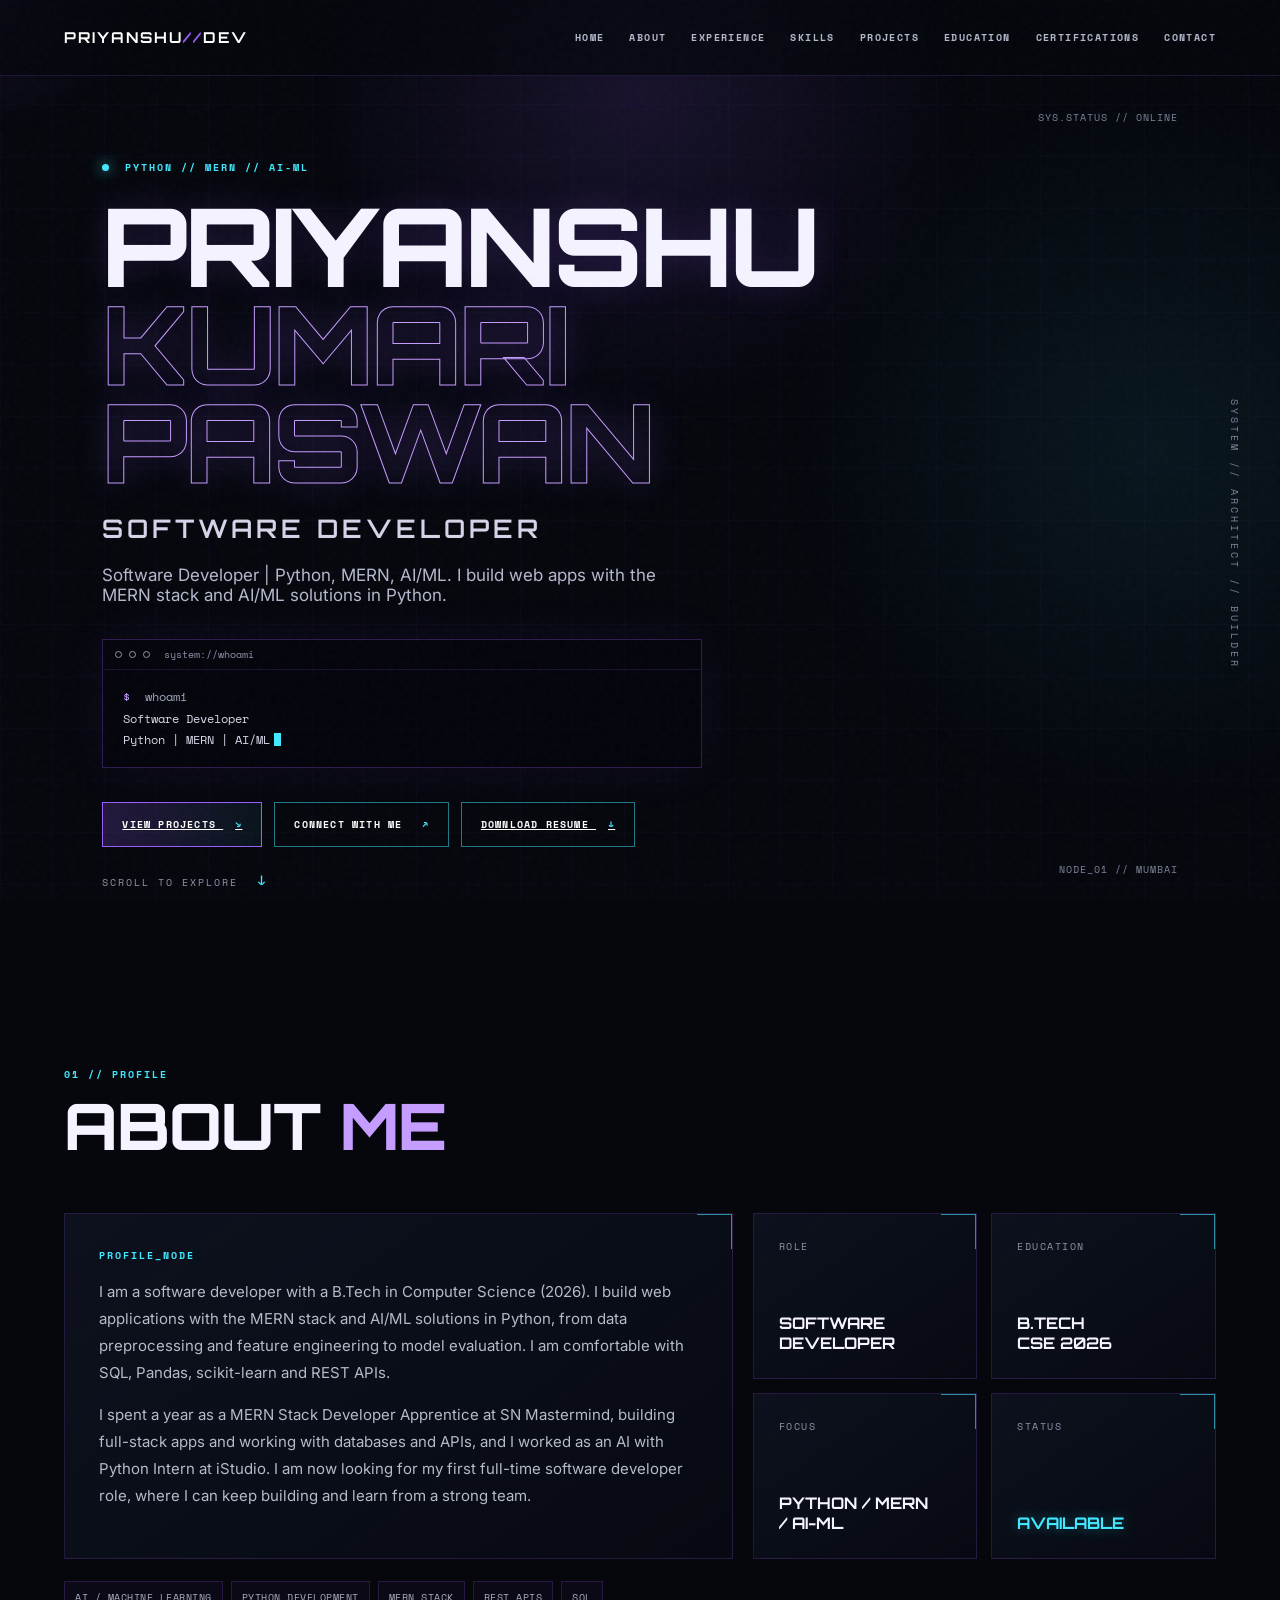
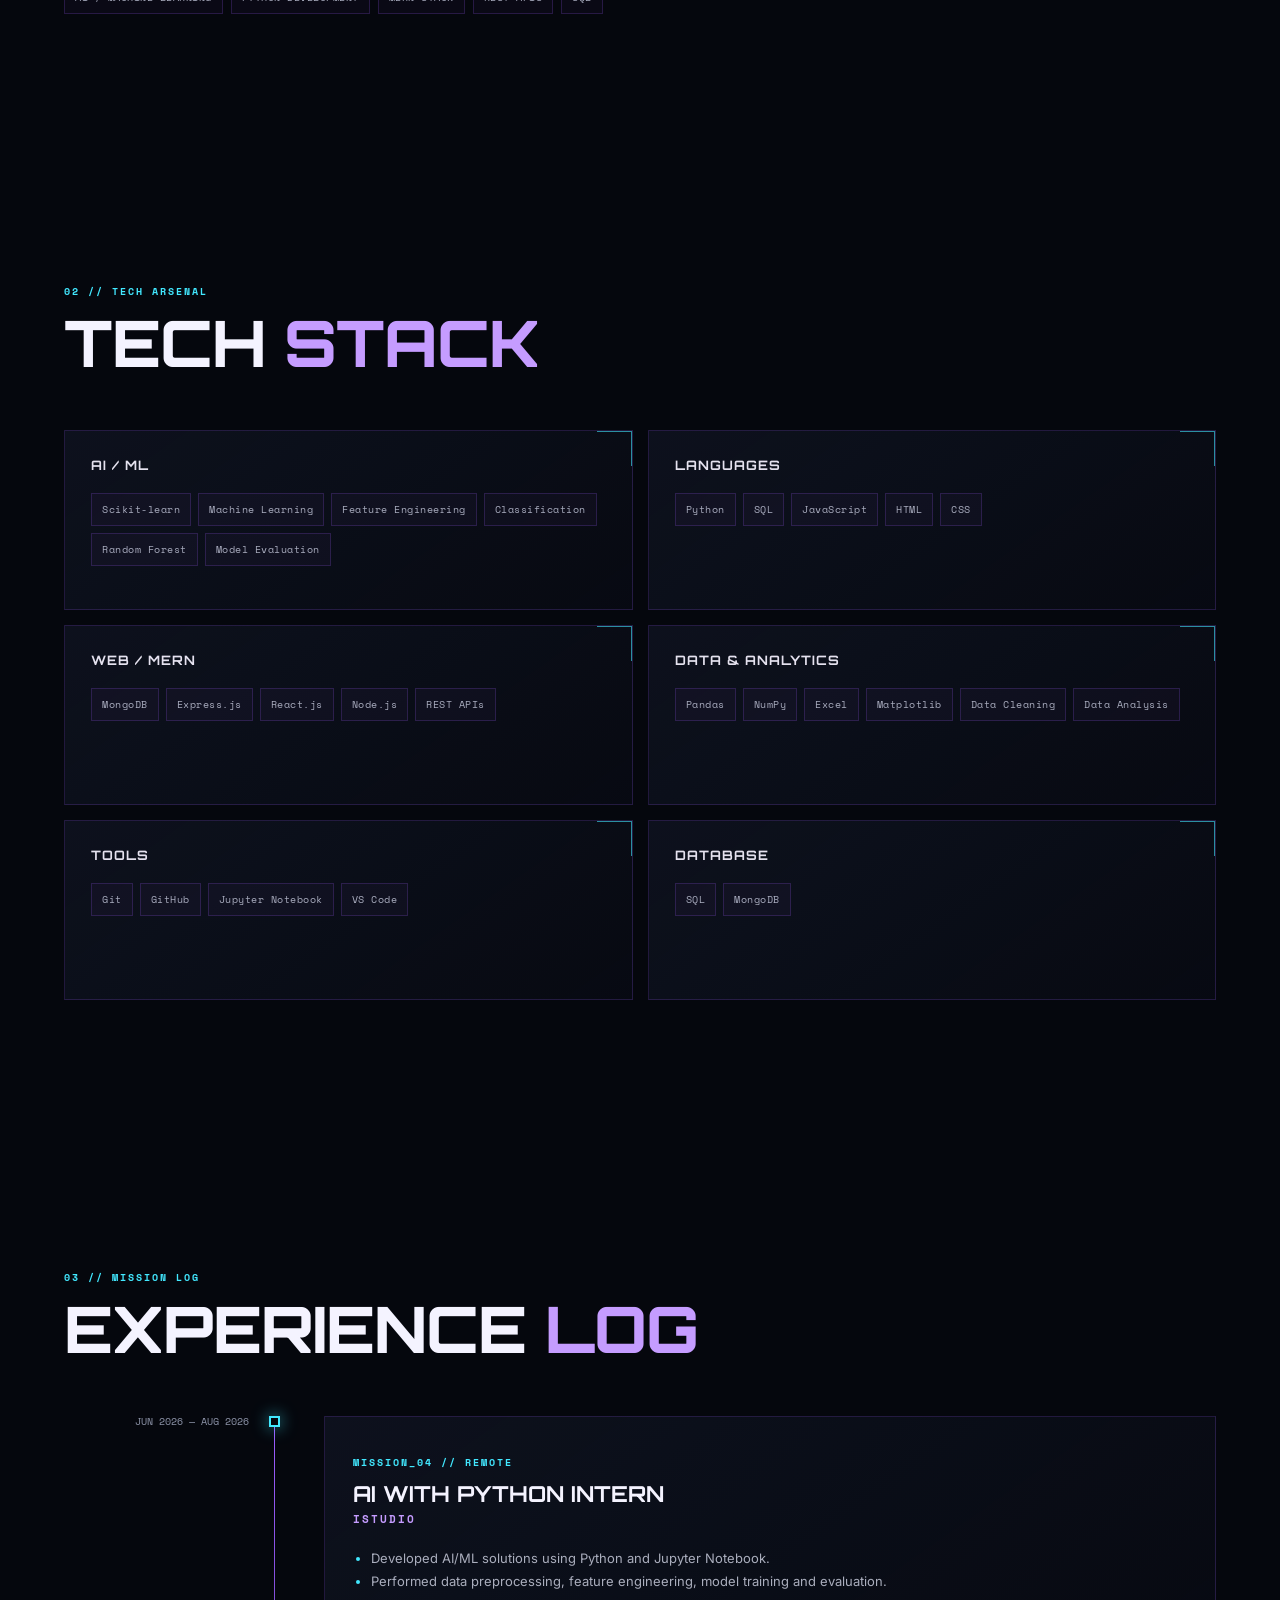
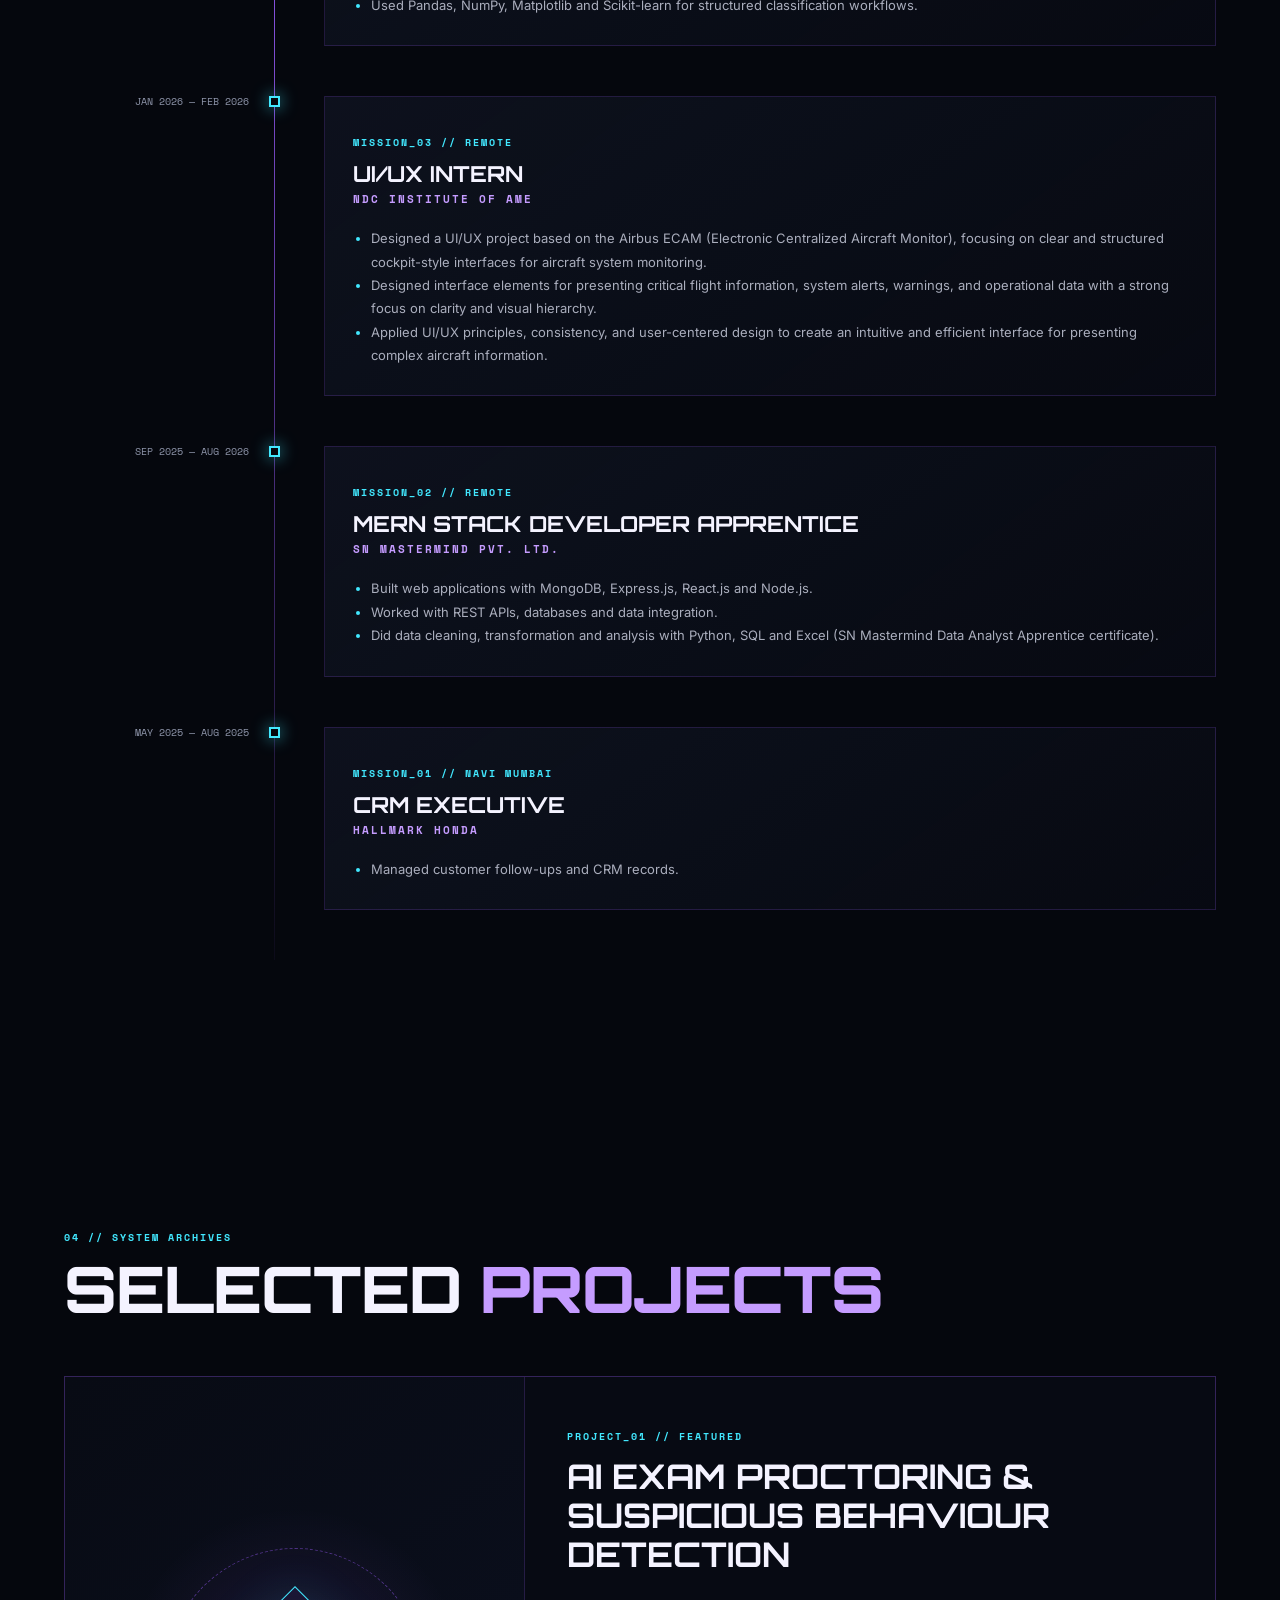
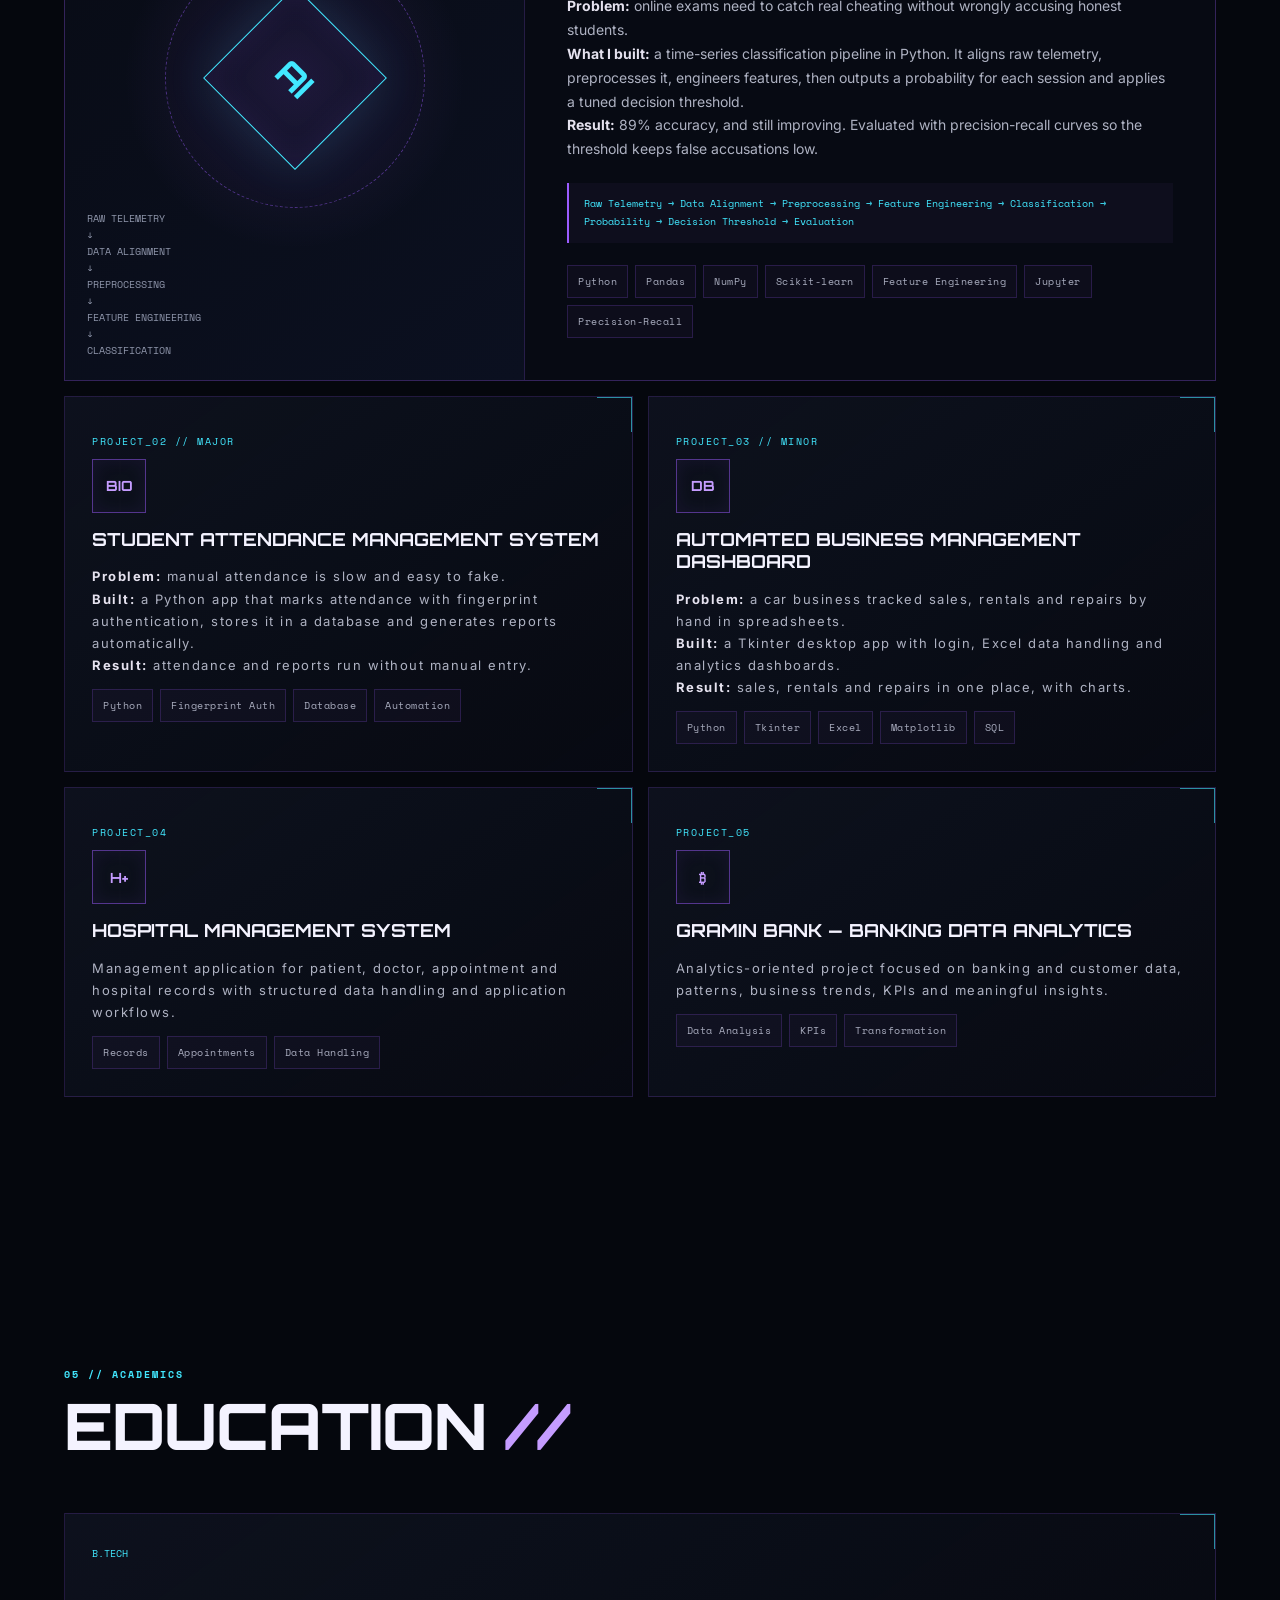
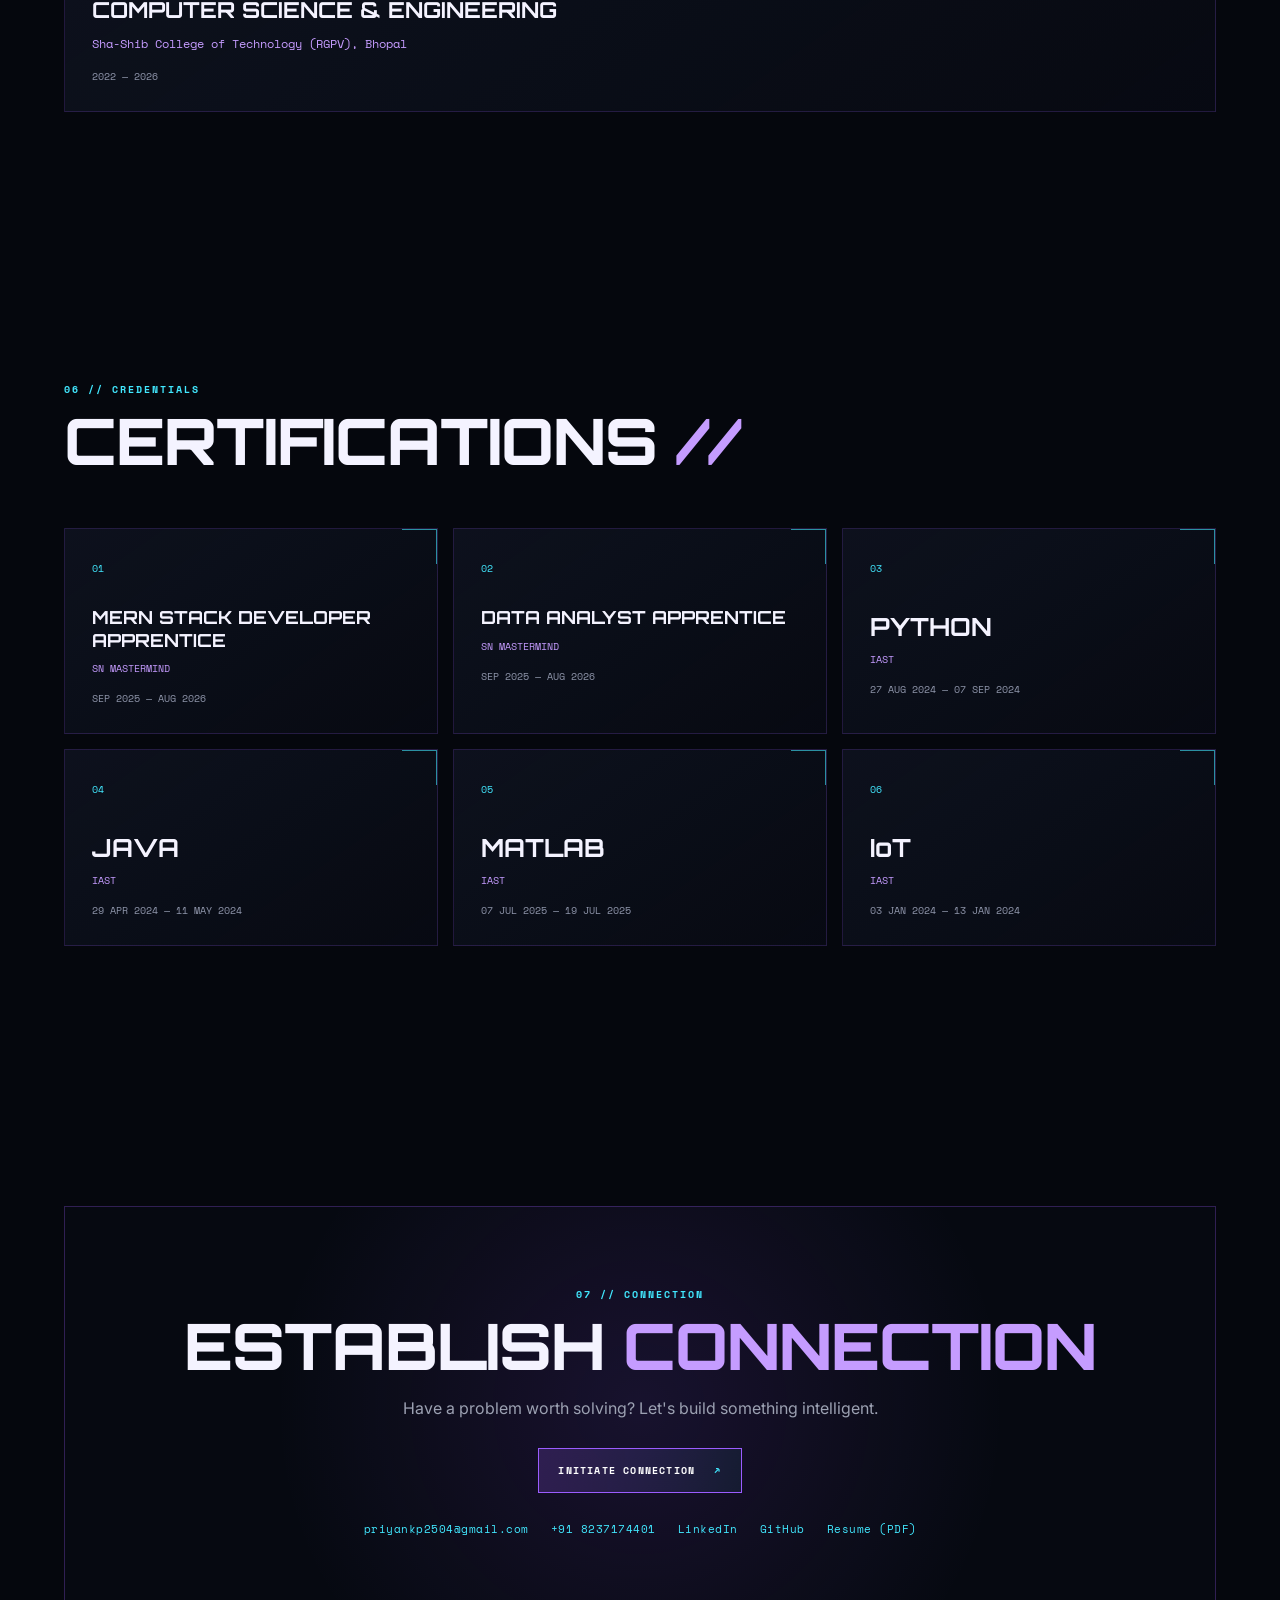
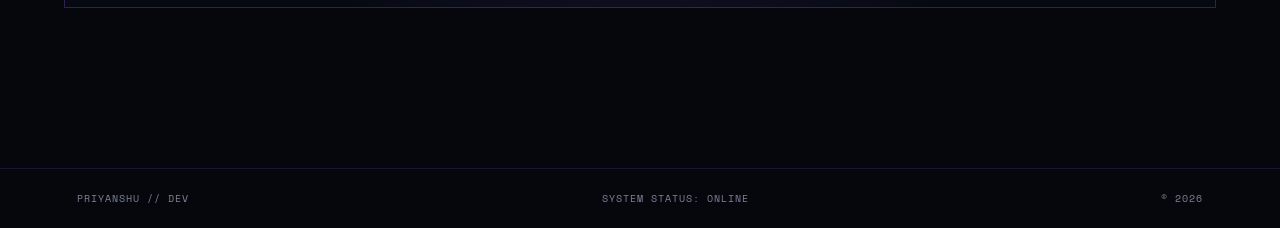
==== index.html @ f472581f "Add files via upload" ====
<!DOCTYPE html>
<html lang="en">
<head>
  <meta charset="UTF-8" />
  <meta name="viewport" content="width=device-width, initial-scale=1.0" />

  <title>Priyanshu Kumari Paswan | Software Developer (Python, MERN, AI/ML)</title>

  <meta
    name="description"
    content="Priyanshu Kumari Paswan, software developer. Python, MERN stack and AI/ML projects. Open to first full-time software developer roles."
  />

  <meta name="robots" content="index, follow" />

  <link rel="canonical" href="https://priyanshukp.netlify.app/" />

  <!-- Open Graph -->
  <meta property="og:title" content="Priyanshu Kumari Paswan | Software Developer" />
  <meta property="og:description" content="Python, MERN and AI/ML projects. Open to first full-time software developer roles." />
  <!-- TODO: add assets/og-image.png (1200 x 630) to your repo, otherwise link previews show no image -->
  <meta property="og:image" content="https://priyanshukp.netlify.app/assets/og-image.png" />
  <meta property="og:image:width" content="1200" />
  <meta property="og:image:height" content="630" />
  <meta name="twitter:card" content="summary_large_image" />
  <meta name="twitter:title" content="Priyanshu Kumari Paswan | Software Developer" />
  <meta name="twitter:description" content="Python, MERN and AI/ML projects." />
  <meta name="twitter:image" content="https://priyanshukp.netlify.app/assets/og-image.png" />
  <link rel="icon" type="image/svg+xml" href="data:image/svg+xml,%3Csvg xmlns='http://www.w3.org/2000/svg' viewBox='0 0 64 64'%3E%3Crect width='64' height='64' rx='12' fill='%2305070d'/%3E%3Ctext x='32' y='43' font-family='monospace' font-size='30' font-weight='700' text-anchor='middle' fill='%2342e8ff'%3EPK%3C/text%3E%3C/svg%3E" />
  <script>document.documentElement.classList.add("js");</script>
  <meta property="og:type" content="website" />
  <meta property="og:url" content="https://priyanshukp.netlify.app/" />

  <!-- Fonts -->
  <link rel="preconnect" href="https://fonts.googleapis.com" />
  <link rel="preconnect" href="https://fonts.gstatic.com" crossorigin />
  <link
    href="https://fonts.googleapis.com/css2?family=Orbitron:wght@500;600;700;800&family=Space+Mono:wght@400;700&family=Inter:wght@400;500;600;700&display=swap"
    rel="stylesheet"
  />

  <link rel="stylesheet" href="style(5).css" />
</head>
<body>
  <div class="noise"></div>
  <div class="cursor-glow"></div>

  <nav class="nav">
    <a href="#home" class="brand">PRIYANSHU<span>//</span>DEV</a>
    <button class="menu-toggle" aria-label="Open navigation">☰</button>
    <div class="nav-links">
      <a href="#home">HOME</a>
      <a href="#about">ABOUT</a>
      <a href="#experience">EXPERIENCE</a>
      <a href="#skills">SKILLS</a>
      <a href="#projects">PROJECTS</a>
      <a href="#education">EDUCATION</a>
      <a href="#certifications">CERTIFICATIONS</a>
      <a href="#contact">CONTACT</a>
    </div>
  </nav>

  <main>
    <section id="home" class="hero section">
      <div class="hud hud-a">SYS.STATUS // ONLINE</div>
      <div class="hud hud-b">NODE_01 // MUMBAI</div>
      <div class="hero-grid"></div>
      <div class="hero-content reveal">
        <p class="eyebrow"><span class="pulse"></span> PYTHON // MERN // AI-ML</p>
        <h1>PRIYANSHU<br><span>KUMARI PASWAN</span></h1>
        <h2>SOFTWARE DEVELOPER</h2>
        <p class="hero-copy">Software Developer | Python, MERN, AI/ML. I build web apps with the MERN stack and AI/ML solutions in Python.</p>

        <div class="terminal">
          <div class="terminal-bar"><span></span><span></span><span></span><b>system://whoami</b></div>
          <div class="terminal-body">
            <p><span class="prompt">$</span> whoami</p>
            <p>Software Developer</p>
            <p>Python | MERN | AI/ML<span class="caret"></span></p>
          </div>
        </div>

        <div class="hero-actions">
          <a href="#projects" class="btn primary">VIEW PROJECTS <span>↘</span></a>
          <button class="btn ghost" data-open-contact>CONNECT WITH ME <span>↗</span></button>
          <a href="assets/Priyanshu_Kumari_Paswan_Resume_Public.pdf" class="btn ghost" download="Priyanshu_Kumari_Paswan_Resume_Public.pdf">DOWNLOAD RESUME <span>↓</span></a>
        </div>
      </div>
      <div class="hero-side">
        <div class="vertical-label">SYSTEM // ARCHITECT // BUILDER</div>
      </div>
      <div class="scroll-cue">SCROLL TO EXPLORE <span>↓</span></div>
    </section>

    <section id="about" class="section about">
      <div class="section-head reveal">
        <p class="section-code">01 // PROFILE</p>
        <h2>ABOUT <span>ME</span></h2>
      </div>
      <div class="about-layout">
        <article class="glass-card about-card reveal">
          <div class="card-tag">PROFILE_NODE</div>
          <p>I am a software developer with a B.Tech in Computer Science (2026). I build web applications with the MERN stack and AI/ML solutions in Python, from data preprocessing and feature engineering to model evaluation. I am comfortable with SQL, Pandas, scikit-learn and REST APIs.</p>
          <p>I spent a year as a MERN Stack Developer Apprentice at SN Mastermind, building full-stack apps and working with databases and APIs, and I worked as an AI with Python Intern at iStudio. I am now looking for my first full-time software developer role, where I can keep building and learn from a strong team.</p>
        </article>
        <div class="profile-grid">
          <div class="stat-card reveal"><small>ROLE</small><strong>SOFTWARE<br>DEVELOPER</strong></div>
          <div class="stat-card reveal"><small>EDUCATION</small><strong>B.TECH<br>CSE 2026</strong></div>
          <div class="stat-card reveal"><small>FOCUS</small><strong>PYTHON / MERN<br>/ AI-ML</strong></div>
          <div class="stat-card reveal"><small>STATUS</small><strong class="online">AVAILABLE</strong></div>
        </div>
      </div>
      <div class="pillars reveal">
        <span>AI / MACHINE LEARNING</span><span>PYTHON DEVELOPMENT</span><span>MERN STACK</span><span>REST APIS</span><span>SQL</span>
      </div>
    </section>

    <section id="skills" class="section skills">
      <div class="section-head reveal">
        <p class="section-code">02 // TECH ARSENAL</p>
        <h2>TECH <span>STACK</span></h2>
      </div>
      <div class="skill-grid">
        <div class="skill-group reveal"><h3>AI / ML</h3><div class="chips"><span>Scikit-learn</span><span>Machine Learning</span><span>Feature Engineering</span><span>Classification</span><span>Random Forest</span><span>Model Evaluation</span></div></div>
        <div class="skill-group reveal"><h3>LANGUAGES</h3><div class="chips"><span>Python</span><span>SQL</span><span>JavaScript</span><span>HTML</span><span>CSS</span></div></div>
        <div class="skill-group reveal"><h3>WEB / MERN</h3><div class="chips"><span>MongoDB</span><span>Express.js</span><span>React.js</span><span>Node.js</span><span>REST APIs</span></div></div>
        <div class="skill-group reveal"><h3>DATA &amp; ANALYTICS</h3><div class="chips"><span>Pandas</span><span>NumPy</span><span>Excel</span><span>Matplotlib</span><span>Data Cleaning</span><span>Data Analysis</span></div></div>
        <div class="skill-group reveal"><h3>TOOLS</h3><div class="chips"><span>Git</span><span>GitHub</span><span>Jupyter Notebook</span><span>VS Code</span></div></div>
        <div class="skill-group reveal"><h3>DATABASE</h3><div class="chips"><span>SQL</span><span>MongoDB</span></div></div>
      </div>
    </section>

    <section id="experience" class="section experience">
      <div class="section-head reveal">
        <p class="section-code">03 // MISSION LOG</p>
        <h2>EXPERIENCE <span>LOG</span></h2>
      </div>
      <div class="timeline">
        <article class="timeline-item reveal">
          <div class="timeline-dot"></div><div class="time">JUN 2026 — AUG 2026</div>
          <div class="timeline-card"><p class="card-tag">MISSION_04 // REMOTE</p><h3>AI WITH PYTHON INTERN</h3><h4>ISTUDIO</h4><ul><li>Developed AI/ML solutions using Python and Jupyter Notebook.</li><li>Performed data preprocessing, feature engineering, model training and evaluation.</li><li>Used Pandas, NumPy, Matplotlib and Scikit-learn for structured classification workflows.</li></ul></div>
        </article>
                <article class="timeline-item reveal">
          <div class="timeline-dot"></div>

          <div class="time">JAN 2026 — FEB 2026</div>

          <div class="timeline-card">
            <p class="card-tag">MISSION_03 // REMOTE</p>

            <h3>UI/UX INTERN</h3>

            <h4>NDC INSTITUTE OF AME</h4>

            <ul>
              <li>
                Designed a UI/UX project based on the Airbus ECAM
                (Electronic Centralized Aircraft Monitor), focusing
                on clear and structured cockpit-style interfaces for
                aircraft system monitoring.
              </li>

              <li>
                Designed interface elements for presenting critical
                flight information, system alerts, warnings, and
                operational data with a strong focus on clarity and
                visual hierarchy.
              </li>

              <li>
                Applied UI/UX principles, consistency, and user-centered
                design to create an intuitive and efficient interface
                for presenting complex aircraft information.
              </li>
            </ul>
          </div>
        </article>
        <article class="timeline-item reveal">
          <div class="timeline-dot"></div><div class="time">SEP 2025 — AUG 2026</div>
          <div class="timeline-card"><p class="card-tag">MISSION_02 // REMOTE</p><h3>MERN STACK DEVELOPER APPRENTICE</h3><h4>SN MASTERMIND PVT. LTD.</h4><ul><li>Built web applications with MongoDB, Express.js, React.js and Node.js.</li><li>Worked with REST APIs, databases and data integration.</li><li>Did data cleaning, transformation and analysis with Python, SQL and Excel (SN Mastermind Data Analyst Apprentice certificate).</li></ul></div>
        </article>
        <article class="timeline-item reveal">
          <div class="timeline-dot"></div><div class="time">MAY 2025 — AUG 2025</div>
          <div class="timeline-card"><p class="card-tag">MISSION_01 // NAVI MUMBAI</p><h3>CRM EXECUTIVE</h3><h4>HALLMARK HONDA</h4><ul><li>Managed customer follow-ups and CRM records.</li></ul></div>
        </article>
      </div>
      
    </section>

    <section id="projects" class="section projects">
      <div class="section-head reveal">
        <p class="section-code">04 // SYSTEM ARCHIVES</p>
        <h2>SELECTED <span>PROJECTS</span></h2>
      </div>
      <div class="project-feature reveal">
        <div class="project-visual">
          <div class="scan-ring"></div><div class="ai-core">AI</div>
          <div class="telemetry">RAW TELEMETRY<br>↓<br>DATA ALIGNMENT<br>↓<br>PREPROCESSING<br>↓<br>FEATURE ENGINEERING<br>↓<br>CLASSIFICATION</div>
        </div>
        <div class="project-info">
          <p class="card-tag">PROJECT_01 // FEATURED</p>
          <h3>AI EXAM PROCTORING &amp;<br>SUSPICIOUS BEHAVIOUR DETECTION</h3>
          <p><b>Problem:</b> online exams need to catch real cheating without wrongly accusing honest students.<br><b>What I built:</b> a time-series classification pipeline in Python. It aligns raw telemetry, preprocesses it, engineers features, then outputs a probability for each session and applies a tuned decision threshold.<br><b>Result:</b> 89% accuracy, and still improving. Evaluated with precision-recall curves so the threshold keeps false accusations low.</p>
          <div class="pipeline">Raw Telemetry → Data Alignment → Preprocessing → Feature Engineering → Classification → Probability → Decision Threshold → Evaluation</div>
          <div class="chips"><span>Python</span><span>Pandas</span><span>NumPy</span><span>Scikit-learn</span><span>Feature Engineering</span><span>Jupyter</span><span>Precision-Recall</span></div>
        </div>
      </div>
      <div class="project-grid">
        <article class="project-card reveal"><p>PROJECT_02 // MAJOR</p><div class="project-icon">BIO</div><h3>STUDENT ATTENDANCE MANAGEMENT SYSTEM</h3><p><b>Problem:</b> manual attendance is slow and easy to fake.<br><b>Built:</b> a Python app that marks attendance with fingerprint authentication, stores it in a database and generates reports automatically.<br><b>Result:</b> attendance and reports run without manual entry.</p><div class="chips"><span>Python</span><span>Fingerprint Auth</span><span>Database</span><span>Automation</span></div></article>
        <article class="project-card reveal"><p>PROJECT_03 // MINOR</p><div class="project-icon">DB</div><h3>AUTOMATED BUSINESS MANAGEMENT DASHBOARD</h3><p><b>Problem:</b> a car business tracked sales, rentals and repairs by hand in spreadsheets.<br><b>Built:</b> a Tkinter desktop app with login, Excel data handling and analytics dashboards.<br><b>Result:</b> sales, rentals and repairs in one place, with charts.</p><div class="chips"><span>Python</span><span>Tkinter</span><span>Excel</span><span>Matplotlib</span><span>SQL</span></div></article>
        <article class="project-card reveal"><p>PROJECT_04</p><div class="project-icon">H+</div><h3>HOSPITAL MANAGEMENT SYSTEM</h3><p>Management application for patient, doctor, appointment and hospital records with structured data handling and application workflows.</p><div class="chips"><span>Records</span><span>Appointments</span><span>Data Handling</span></div></article>
        <article class="project-card reveal"><p>PROJECT_05</p><div class="project-icon">₿</div><h3>GRAMIN BANK — BANKING DATA ANALYTICS</h3><p>Analytics-oriented project focused on banking and customer data, patterns, business trends, KPIs and meaningful insights.</p><div class="chips"><span>Data Analysis</span><span>KPIs</span><span>Transformation</span></div></article>
      </div>
    </section>

    <section id="education" class="section education">
      <div class="section-head reveal"><p class="section-code">05 // ACADEMICS</p><h2>EDUCATION <span>//</span></h2></div>
      <div class="cert-grid edu-grid">
        <div class="cert-card reveal"><span>B.TECH</span><h3>COMPUTER SCIENCE &amp; ENGINEERING</h3><p>Sha-Shib College of Technology (RGPV), Bhopal</p><small>2022 — 2026</small></div>
      </div>
    </section>

    <section id="certifications" class="section certifications">
      <div class="section-head reveal"><p class="section-code">06 // CREDENTIALS</p><h2>CERTIFICATIONS <span>//</span></h2></div>
      <div class="cert-grid">
        <div class="cert-card reveal"><span>01</span><h3 class="long">MERN STACK DEVELOPER APPRENTICE</h3><p>SN MASTERMIND</p><small>SEP 2025 — AUG 2026</small></div>
        <div class="cert-card reveal"><span>02</span><h3 class="long">DATA ANALYST APPRENTICE</h3><p>SN MASTERMIND</p><small>SEP 2025 — AUG 2026</small></div>
        <div class="cert-card reveal"><span>03</span><h3>PYTHON</h3><p>IAST</p><small>27 AUG 2024 — 07 SEP 2024</small></div>
        <div class="cert-card reveal"><span>04</span><h3>JAVA</h3><p>IAST</p><small>29 APR 2024 — 11 MAY 2024</small></div>
        <div class="cert-card reveal"><span>05</span><h3>MATLAB</h3><p>IAST</p><small>07 JUL 2025 — 19 JUL 2025</small></div>
        <div class="cert-card reveal"><span>06</span><h3>IoT</h3><p>IAST</p><small>03 JAN 2024 — 13 JAN 2024</small></div>
      </div>
    </section>

    <section id="contact" class="section contact-section">
      <div class="contact-cta reveal">
        <p class="section-code">07 // CONNECTION</p>
        <h2>ESTABLISH <span>CONNECTION</span></h2>
        <p>Have a problem worth solving? Let's build something intelligent.</p>
        <button class="btn primary" data-open-contact>INITIATE CONNECTION <span>↗</span></button>
        <div class="quick-links">
          <a href="mailto:priyankp2504@gmail.com">priyankp2504@gmail.com</a>
          <a href="tel:+918237174401">+91 8237174401</a>
          <a href="https://www.linkedin.com/in/priyanshu-k-paswan-29hp03" target="_blank" rel="noopener noreferrer">LinkedIn</a>
          <a href="https://github.com/priynkp" target="_blank" rel="noopener noreferrer">GitHub</a>
          <a href="assets/Priyanshu_Kumari_Paswan_Resume_Public.pdf" download="Priyanshu_Kumari_Paswan_Resume_Public.pdf">Resume (PDF)</a>
        </div>
      </div>
    </section>
  </main>

  <footer><span>PRIYANSHU // DEV</span><span>SYSTEM STATUS: ONLINE</span><span>© 2026</span></footer>

  <!-- CONNECT MODAL -->
  <div class="modal-backdrop" id="contactModal" aria-hidden="true">
    <div class="contact-modal" role="dialog" aria-modal="true" aria-labelledby="contactTitle">
      <div class="modal-scan"></div>
      <header class="modal-header">
        <div><strong>// SECURE COMMUNICATION CHANNEL</strong><span class="connection"><i></i> CONNECTION AVAILABLE</span></div>
        <button class="modal-close" id="closeContact" aria-label="Close contact window">×</button>
      </header>

      <div class="modal-hud hud-left">CHANNEL: OPEN<br>PROTOCOL: HTTPS<br>STATUS: ONLINE</div>
      <div class="modal-hud hud-right">NODE: PRIYANSHU<br>SIGNAL: ██████████</div>

      <div class="contact-layout">
        <div class="contact-intro">
          <p class="section-code">INCOMING CHANNEL</p>
          <h2 id="contactTitle">ESTABLISH<br><span>CONNECTION</span></h2>
          <p class="contact-lead">Let's build something intelligent together.</p>
          <div class="type-lines">
            <div>&gt; Looking for collaboration...<span class="blink">_</span></div>
            <div>&gt; New opportunities...</div>
            <div>&gt; Interesting problems to solve...</div>
          </div>

          <div class="contact-cards">
            <a class="contact-card" href="mailto:priyankp2504@gmail.com"><div><small>EMAIL CHANNEL</small><b>priyankp2504@gmail.com</b></div><span>[ SEND EMAIL ]</span></a>
            <a class="contact-card" href="tel:+918237174401"><div><small>VOICE CHANNEL</small><b>+91 8237174401</b></div><span>[ CONTACT ]</span></a>
            <a class="contact-card" href="https://www.linkedin.com/in/priyanshu-k-paswan-29hp03" target="_blank" rel="noopener noreferrer"><div><small>PROFESSIONAL NODE</small><b>LINKEDIN</b></div><span>[ OPEN LINKEDIN ]</span></a>
            <a class="contact-card" href="https://github.com/priynkp" target="_blank" rel="noopener noreferrer"><div><small>CODE</small><b>GITHUB</b></div><span>[ OPEN GITHUB ]</span></a>
          </div>
        </div>

        <div class="transmit">
          <div class="form-title"><span>TRANSMIT MESSAGE</span><i>FORM_ID: 001</i></div>
          <form id="contactForm">
            <label>IDENTITY<input id="name" name="name" required autocomplete="name" placeholder="Enter your name..." /></label>
            <label>EMAIL CHANNEL<input id="email" name="email" type="email" required autocomplete="email" placeholder="Enter your email..." /></label>
            <label>SUBJECT<input id="subject" name="subject" required placeholder="What would you like to discuss?" /></label>
            <label>MESSAGE<textarea id="message" name="message" required rows="5" placeholder="Transmit your message..."></textarea></label>
            <button class="btn primary transmit-btn" type="submit">TRANSMIT MESSAGE <span>→</span></button>
            <p class="form-note">Your email application will open with the message prepared for transmission.</p>
          </form>
          <div class="success-state" id="successState">
            <div class="success-icon">✓</div>
            <div>&gt; MESSAGE PREPARED</div>
            <div>&gt; TRANSMISSION READY</div>
            <div>&gt; CONNECTION ESTABLISHED ✓</div>
            <strong>Thanks for reaching out. I'll get back to you soon.</strong>
            <button class="btn ghost" id="resetForm" type="button">[ NEW TRANSMISSION ]</button>
          </div>
        </div>
      </div>
    </div>
  </div>

  <script src="script(5).js"></script>
</body>
</html>
---- style(5).css ----
:root{
  --bg:#05070d;--panel:#090d17;--panel2:#0d1220;--purple:#9b5cff;--purple2:#c59cff;
  --cyan:#42e8ff;--pink:#ff4fd8;--text:#f4f3ff;--muted:#b4b9cc;--line:rgba(155,92,255,.28);
  --mono:"Space Mono",monospace;--display:"Orbitron",sans-serif;--body:"Inter",sans-serif;
}
*{box-sizing:border-box}html{scroll-behavior:smooth}body{margin:0;background:var(--bg);color:var(--text);font-family:var(--body);overflow-x:hidden}
body:before{content:"";position:fixed;inset:0;pointer-events:none;background-image:linear-gradient(rgba(155,92,255,.035) 1px,transparent 1px),linear-gradient(90deg,rgba(155,92,255,.035) 1px,transparent 1px);background-size:52px 52px;z-index:-3}
body:after{content:"";position:fixed;inset:0;pointer-events:none;background:radial-gradient(circle at 50% 10%,rgba(155,92,255,.13),transparent 32%),radial-gradient(circle at 90% 50%,rgba(66,232,255,.07),transparent 30%);z-index:-2}
.noise{position:fixed;inset:0;pointer-events:none;opacity:.035;z-index:50;background-image:url("data:image/svg+xml,%3Csvg viewBox='0 0 180 180' xmlns='http://www.w3.org/2000/svg'%3E%3Cfilter id='n'%3E%3CfeTurbulence type='fractalNoise' baseFrequency='.9' numOctaves='4' stitchTiles='stitch'/%3E%3C/filter%3E%3Crect width='100%25' height='100%25' filter='url(%23n)' opacity='.7'/%3E%3C/svg%3E")}
.cursor-glow{position:fixed;width:280px;height:280px;border-radius:50%;pointer-events:none;background:radial-gradient(circle,rgba(155,92,255,.09),transparent 68%);transform:translate(-50%,-50%);z-index:0}
.nav{position:fixed;top:0;left:0;right:0;height:76px;display:flex;align-items:center;justify-content:space-between;padding:0 5vw;background:rgba(5,7,13,.72);backdrop-filter:blur(16px);border-bottom:1px solid rgba(155,92,255,.16);z-index:20}
.brand{font:700 15px var(--display);letter-spacing:2px;color:#fff;text-decoration:none}.brand span{color:var(--purple)}
.nav-links{display:flex;gap:25px}.nav-links a{font:700 10px var(--mono);letter-spacing:1.4px;color:var(--muted);text-decoration:none;transition:.25s}.nav-links a:hover{color:var(--cyan);text-shadow:0 0 12px rgba(66,232,255,.6)}
.menu-toggle{display:none;background:none;border:0;color:#fff;font-size:23px}
.section{width:min(1180px,90vw);margin:auto;padding:130px 0;position:relative}.hero{min-height:100vh;width:100%;padding:150px 8vw 80px;display:flex;align-items:center;overflow:hidden}
.hero-grid{position:absolute;inset:10% 0 0;background:linear-gradient(90deg,transparent 49.9%,rgba(155,92,255,.09) 50%,transparent 50.1%),linear-gradient(0deg,transparent 49.9%,rgba(66,232,255,.06) 50%,transparent 50.1%);background-size:120px 120px;mask-image:linear-gradient(to top,black,transparent 90%);opacity:.7;transform:perspective(500px) rotateX(58deg) scale(1.8);transform-origin:bottom}
.hero-content{position:relative;z-index:2;max-width:900px}.eyebrow,.section-code,.card-tag{font:700 10px var(--mono);letter-spacing:2px;color:var(--cyan)}.pulse{display:inline-block;width:7px;height:7px;border-radius:50%;background:var(--cyan);box-shadow:0 0 14px var(--cyan);margin-right:8px}
h1{font:800 clamp(50px,8.5vw,115px)/.9 var(--display);letter-spacing:-3px;margin:22px 0 15px;text-shadow:0 0 35px rgba(155,92,255,.18)}h1 span{color:transparent;-webkit-text-stroke:1px var(--purple2)}
.hero h2{font:600 clamp(17px,2vw,26px) var(--display);letter-spacing:4px;color:#d7d3e8}.hero-copy{color:var(--muted);font-size:17px;max-width:600px}
.terminal{margin:34px 0;width:min(600px,100%);background:rgba(4,6,12,.76);border:1px solid var(--line);box-shadow:0 0 50px rgba(155,92,255,.07)}.terminal-bar{height:30px;border-bottom:1px solid rgba(155,92,255,.15);display:flex;align-items:center;gap:7px;padding:0 12px;font:10px var(--mono);color:#8f96ab}.terminal-bar span{width:7px;height:7px;border:1px solid #8f96ab;border-radius:50%}.terminal-bar b{margin-left:7px;font-weight:400}.terminal-body{padding:16px 20px;font:12px/1.8 var(--mono);color:#9ea5b9}.terminal-body p{margin:0}.terminal-body p:nth-child(n+2){color:#d9d7e8}.prompt{color:var(--purple2);margin-right:8px}.caret{display:inline-block;width:7px;height:13px;background:var(--cyan);margin-left:4px;vertical-align:-2px;animation:blink .9s steps(1) infinite}
.hero-actions{display:flex;gap:12px;flex-wrap:wrap}.btn{border:1px solid var(--purple);background:transparent;color:#fff;padding:14px 19px;font:700 10px var(--mono);letter-spacing:1.2px;cursor:pointer;transition:.25s;position:relative;overflow:hidden}.btn:before{content:"";position:absolute;inset:0;transform:translateX(-105%);background:linear-gradient(90deg,transparent,rgba(155,92,255,.22),transparent);transition:.5s}.btn:hover:before{transform:translateX(105%)}.btn:hover{box-shadow:0 0 25px rgba(155,92,255,.22);transform:translateY(-2px)}.btn.primary{background:linear-gradient(90deg,rgba(155,92,255,.2),rgba(66,232,255,.06));border-color:var(--purple);color:#fff}.btn.ghost{border-color:rgba(66,232,255,.5)}.btn span{color:var(--cyan);margin-left:12px}
.hud{position:absolute;font:10px var(--mono);letter-spacing:1px;color:#7d849a}.hud-a{top:110px;right:8vw}.hud-b{bottom:50px;right:8vw}.vertical-label{position:absolute;right:3vw;top:43%;writing-mode:vertical-rl;font:10px var(--mono);letter-spacing:3px;color:#7d849a}.scroll-cue{position:absolute;bottom:35px;left:8vw;font:10px var(--mono);color:#8f96ab;letter-spacing:2px}.scroll-cue span{color:var(--cyan);font-size:18px;margin-left:10px}
.section-head{margin-bottom:55px}.section-head h2,.contact-cta h2{font:800 clamp(34px,5vw,68px)/1 var(--display);margin:12px 0;letter-spacing:-1px}.section-head h2 span,.contact-cta h2 span{color:var(--purple2)}
.about-layout{display:grid;grid-template-columns:1.3fr .9fr;gap:20px}.glass-card,.stat-card,.skill-group,.timeline-card,.project-card,.cert-card{background:linear-gradient(145deg,rgba(15,19,32,.88),rgba(8,11,20,.76));border:1px solid rgba(155,92,255,.18);position:relative}.glass-card:after,.stat-card:after,.skill-group:after,.project-card:after,.cert-card:after{content:"";position:absolute;right:0;top:0;width:34px;height:34px;border-top:1px solid var(--cyan);border-right:1px solid var(--cyan);opacity:.6}.about-card{padding:34px;min-height:270px}.about-card p{color:#b7bac8;line-height:1.8;font-size:15px}.profile-grid{display:grid;grid-template-columns:1fr 1fr;gap:14px}.stat-card{padding:25px;display:flex;flex-direction:column;justify-content:space-between;min-height:125px}.stat-card small{font:10px var(--mono);color:#8f96ab;letter-spacing:1.5px}.stat-card strong{font:700 16px var(--display);line-height:1.25}.online{color:var(--cyan);text-shadow:0 0 14px rgba(66,232,255,.4)}.pillars{display:flex;flex-wrap:wrap;gap:8px;margin-top:22px}.pillars span,.chips span{font:10px var(--mono);letter-spacing:.5px;border:1px solid rgba(155,92,255,.2);padding:8px 10px;color:#aaaec0;background:rgba(155,92,255,.035)}
.skill-grid{display:grid;grid-template-columns:repeat(2,1fr);gap:15px}.skill-group{padding:26px;min-height:180px}.skill-group h3{font:700 13px var(--display);letter-spacing:1px;margin:0 0 20px;color:#e5e2ef}.chips{display:flex;flex-wrap:wrap;gap:7px}.chips span{transition:.2s}.chips span:hover{color:#fff;border-color:var(--cyan);box-shadow:0 0 15px rgba(66,232,255,.08);transform:translateY(-1px)}
.timeline{position:relative;margin-left:100px}.timeline:before{content:"";position:absolute;left:0;top:0;bottom:0;width:1px;background:linear-gradient(var(--purple),rgba(155,92,255,.05))}.timeline-item{position:relative;padding:0 0 50px 50px}.timeline-dot{position:absolute;left:-5px;top:0;width:11px;height:11px;border:2px solid var(--cyan);background:var(--bg);box-shadow:0 0 16px rgba(66,232,255,.7)}.time{position:absolute;right:calc(100% + 25px);top:-2px;width:160px;font:10px var(--mono);color:#8f96ab;line-height:1.5}.timeline-card{padding:28px}.timeline-card h3{font:700 22px var(--display);margin:10px 0 4px}.timeline-card h4{font:700 11px var(--mono);color:var(--purple2);letter-spacing:2px;margin:0 0 20px}.timeline-card ul{padding-left:18px;color:#aaaebd;line-height:1.8;font-size:13px;margin:0}.timeline-card li::marker{color:var(--cyan)}
.project-feature{display:grid;grid-template-columns:.8fr 1.2fr;gap:0;border:1px solid rgba(155,92,255,.3);background:#070a13;min-height:430px}.project-visual{position:relative;overflow:hidden;background:radial-gradient(circle,rgba(155,92,255,.14),transparent 45%),linear-gradient(145deg,#080b14,#0b1020);border-right:1px solid rgba(155,92,255,.2);display:flex;align-items:center;justify-content:center}.ai-core{width:130px;height:130px;border:1px solid var(--cyan);display:grid;place-items:center;font:800 34px var(--display);color:var(--cyan);box-shadow:0 0 50px rgba(66,232,255,.12),inset 0 0 30px rgba(155,92,255,.1);transform:rotate(45deg)}.ai-core::first-line{transform:rotate(-45deg)}.scan-ring{position:absolute;width:260px;height:260px;border:1px dashed rgba(155,92,255,.45);border-radius:50%;animation:spin 15s linear infinite}.telemetry{position:absolute;left:22px;bottom:20px;font:10px/1.65 var(--mono);color:#8f96ab}.project-info{padding:42px}.project-info h3{font:700 clamp(22px,3vw,34px)/1.15 var(--display);margin:13px 0 20px}.project-info>p:not(.card-tag){color:#aeb2c2;line-height:1.7;font-size:14px}.pipeline{font:10px/1.8 var(--mono);color:var(--cyan);border-left:2px solid var(--purple);padding:12px 15px;background:rgba(155,92,255,.045);margin:22px 0}.project-grid{display:grid;grid-template-columns:1fr 1fr;gap:15px;margin-top:15px}.project-card{padding:27px;min-height:310px}.project-card>p{font:10px var(--mono);color:var(--cyan);letter-spacing:1.5px}.project-card h3{font:700 18px/1.25 var(--display);margin:15px 0}.project-card>p:not(:first-child){color:#aeb2c2;line-height:1.7;font-size:13px}.project-icon{width:54px;height:54px;border:1px solid rgba(155,92,255,.5);display:grid;place-items:center;font:700 14px var(--display);color:var(--purple2);box-shadow:inset 0 0 18px rgba(155,92,255,.08)}
.cert-grid{display:grid;grid-template-columns:repeat(4,1fr);gap:15px}.cert-card{padding:27px;min-height:180px}.cert-card>span{font:10px var(--mono);color:var(--cyan)}.cert-card h3{font:700 25px var(--display);margin:35px 0 5px}.cert-card p{font:10px var(--mono);color:var(--purple2)}.cert-card small{font:10px var(--mono);color:#8f96ab}
.contact-section{padding-bottom:160px}.contact-cta{padding:70px;text-align:center;border:1px solid rgba(155,92,255,.28);background:radial-gradient(circle at center,rgba(155,92,255,.12),transparent 60%),rgba(8,11,20,.7)}.contact-cta>p:not(.section-code){color:#9ca1b2;margin:20px auto 30px}
footer{display:flex;justify-content:space-between;padding:22px 6vw;border-top:1px solid rgba(155,92,255,.15);font:10px var(--mono);color:#7d849a;letter-spacing:1px}

.modal-backdrop{position:fixed;inset:0;background:rgba(1,2,6,.84);backdrop-filter:blur(12px);z-index:100;display:grid;place-items:center;padding:25px;opacity:0;visibility:hidden;transition:.35s}.modal-backdrop.open{opacity:1;visibility:visible}.contact-modal{width:min(1120px,96vw);max-height:92vh;overflow:auto;position:relative;background:linear-gradient(145deg,#090d18,#05070d);border:1px solid rgba(155,92,255,.65);box-shadow:0 0 90px rgba(155,92,255,.15),0 0 20px rgba(66,232,255,.06);transform:translateY(25px) scale(.97);transition:.4s}.modal-backdrop.open .contact-modal{transform:none}.modal-scan{position:absolute;left:0;right:0;height:2px;background:linear-gradient(90deg,transparent,var(--cyan),transparent);top:0;opacity:.9;animation:scan 3.5s ease-in-out infinite;pointer-events:none}.modal-header{display:flex;justify-content:space-between;align-items:center;padding:18px 22px;border-bottom:1px solid rgba(155,92,255,.18);font:10px var(--mono);letter-spacing:1px}.connection{display:block;margin-top:7px;color:#a3a9bb;font-size:8px}.connection i{display:inline-block;width:6px;height:6px;background:var(--cyan);border-radius:50%;box-shadow:0 0 12px var(--cyan);margin-right:7px}.modal-close{width:38px;height:34px;background:transparent;border:1px solid rgba(255,79,216,.35);color:#fff;font:24px var(--mono);cursor:pointer}.modal-close:hover{color:var(--pink);box-shadow:0 0 18px rgba(255,79,216,.16)}.modal-hud{position:absolute;font:10px/1.7 var(--mono);color:#7d849a;letter-spacing:1px}.hud-left{left:20px;bottom:15px}.hud-right{right:20px;bottom:15px;text-align:right}.contact-layout{display:grid;grid-template-columns:1fr 1fr}.contact-intro{padding:55px 42px 60px;border-right:1px solid rgba(155,92,255,.16)}.contact-intro h2{font:800 clamp(35px,4.5vw,60px)/.98 var(--display);margin:13px 0}.contact-intro h2 span{color:var(--purple2)}.contact-lead{font-size:15px;color:#c3c4cf}.type-lines{font:10px/2 var(--mono);color:#a3a9bb;margin:30px 0}.type-lines>div:first-child{color:var(--cyan)}.blink{animation:blink .9s steps(1) infinite;color:#fff}.contact-cards{display:grid;gap:8px}.contact-card{display:flex;align-items:center;justify-content:space-between;gap:15px;padding:14px;border:1px solid rgba(155,92,255,.16);text-decoration:none;color:#fff;background:rgba(155,92,255,.025);transition:.25s}.contact-card:hover{border-color:var(--cyan);transform:translateX(4px);box-shadow:0 0 20px rgba(66,232,255,.06)}.contact-card small{display:block;font:10px var(--mono);color:#8f96ab;margin-bottom:6px}.contact-card b{font:11px var(--mono);word-break:break-all}.contact-card>span{font:10px var(--mono);color:var(--cyan);white-space:nowrap}.transmit{padding:55px 42px}.form-title{display:flex;justify-content:space-between;align-items:center;margin-bottom:25px;font:700 13px var(--display);letter-spacing:1px}.form-title i{font:10px var(--mono);font-style:normal;color:#8a91a6}form{display:grid;gap:17px}label{font:10px var(--mono);letter-spacing:1.5px;color:#a3a9bb}input,textarea{display:block;width:100%;margin-top:7px;border:1px solid rgba(155,92,255,.22);background:#050810;color:#fff;padding:13px 14px;outline:none;font:11px var(--mono);resize:vertical;transition:.25s}input:focus,textarea:focus{border-color:var(--cyan);box-shadow:0 0 18px rgba(66,232,255,.08),inset 0 0 18px rgba(155,92,255,.035)}input::placeholder,textarea::placeholder{color:#7d849a}.transmit-btn{width:100%;margin-top:3px}.form-note{font:10px/1.6 var(--mono);color:#8a91a6;margin:0}.success-state{display:none;border:1px solid rgba(66,232,255,.3);padding:35px;font:10px/2 var(--mono);color:var(--cyan);min-height:350px;align-items:flex-start;flex-direction:column;justify-content:center;gap:2px}.success-state.show{display:flex}.success-icon{font:30px var(--display);margin-bottom:10px}.success-state strong{font:13px var(--body);font-weight:500;color:#e6e5ef;margin:15px 0 15px}

.reveal{opacity:1;transform:none}.js .reveal{transition:opacity .7s ease,transform .7s ease}.js .reveal:not(.visible){opacity:0;transform:translateY(22px)}@media(prefers-reduced-motion:reduce){.js .reveal:not(.visible){opacity:1;transform:none}.js .reveal{transition:none}}
@keyframes blink{50%{opacity:0}}@keyframes spin{to{transform:rotate(405deg)}}@keyframes scan{0%,100%{top:0;opacity:.1}50%{top:100%;opacity:.8}}
@media(max-width:900px){.nav-links{gap:13px}.about-layout,.project-feature,.contact-layout{grid-template-columns:1fr}.project-visual{min-height:330px;border-right:0;border-bottom:1px solid rgba(155,92,255,.2)}.cert-grid{grid-template-columns:1fr 1fr}.timeline{margin-left:25px}.time{position:static;width:auto;margin:0 0 10px 25px}.timeline-item{padding-left:35px}.timeline-card{margin-left:0}.contact-intro{border-right:0;border-bottom:1px solid rgba(155,92,255,.16)}}
@media(max-width:680px){.nav{height:65px;padding:0 5vw}.menu-toggle{display:block}.nav-links{display:none;position:absolute;top:65px;left:0;right:0;padding:18px 5vw;background:rgba(5,7,13,.97);border-bottom:1px solid var(--line);flex-direction:column}.nav-links.open{display:flex}.hero{padding:120px 7vw 80px}.hud,.vertical-label{display:none}.section{width:88vw;padding:95px 0}.hero h1{letter-spacing:-2px}.hero h2{letter-spacing:2px}.skill-grid,.project-grid,.cert-grid{grid-template-columns:1fr}.about-card,.contact-cta,.contact-intro,.transmit{padding:28px 22px}.profile-grid{gap:8px}.stat-card{min-height:110px;padding:18px}.timeline{margin-left:12px}.timeline-item{padding-left:28px}.timeline-dot{left:-5px}.timeline-card{padding:22px}.project-info{padding:28px 22px}.modal-backdrop{padding:8px}.contact-modal{max-height:96vh}.modal-header{padding:14px}.contact-card{align-items:flex-start;flex-direction:column}.contact-card>span{margin-top:4px}.modal-hud{display:none}footer{flex-direction:column;gap:8px}.cursor-glow{display:none}}

/* added */
.cert-grid{grid-template-columns:repeat(3,1fr)}.edu-grid{grid-template-columns:1fr}.cert-card h3.long{font-size:18px;line-height:1.25;margin-top:30px}.edu-grid .cert-card h3{font-size:22px}.edu-grid .cert-card p{font-size:12px}.cert-card small{font-size:10px}.project-info>p:not(.card-tag) b,.project-card b{color:#e5e2ef}.quick-links{display:flex;flex-wrap:wrap;gap:10px 22px;justify-content:center;margin-top:28px}.quick-links a{font:11px var(--mono);color:var(--cyan);text-decoration:none;letter-spacing:.5px}.quick-links a:hover{text-shadow:0 0 12px rgba(66,232,255,.6)}
@media(max-width:900px){.cert-grid{grid-template-columns:1fr 1fr}}@media(max-width:680px){.cert-grid{grid-template-columns:1fr}}
@media(min-width:901px){.timeline{margin-left:210px}.time{text-align:right}}
.project-card>p:not(:first-child){font-family:var(--body)}
/* modal HUD labels: keep in normal flow so they never overlap scrolling content */
.contact-modal{display:grid;grid-template-columns:1fr 1fr}
.contact-modal>.modal-header,.contact-modal>.contact-layout{grid-column:1/-1}
.contact-modal>.modal-hud{position:static;padding:14px 22px 16px;border-top:1px solid rgba(155,92,255,.16);grid-row:3}
.contact-modal>.hud-left{grid-column:1;left:auto;bottom:auto}
.contact-modal>.hud-right{grid-column:2;right:auto;bottom:auto;text-align:right}
.contact-modal>.contact-layout{grid-row:2}.contact-modal>.modal-header{grid-row:1}
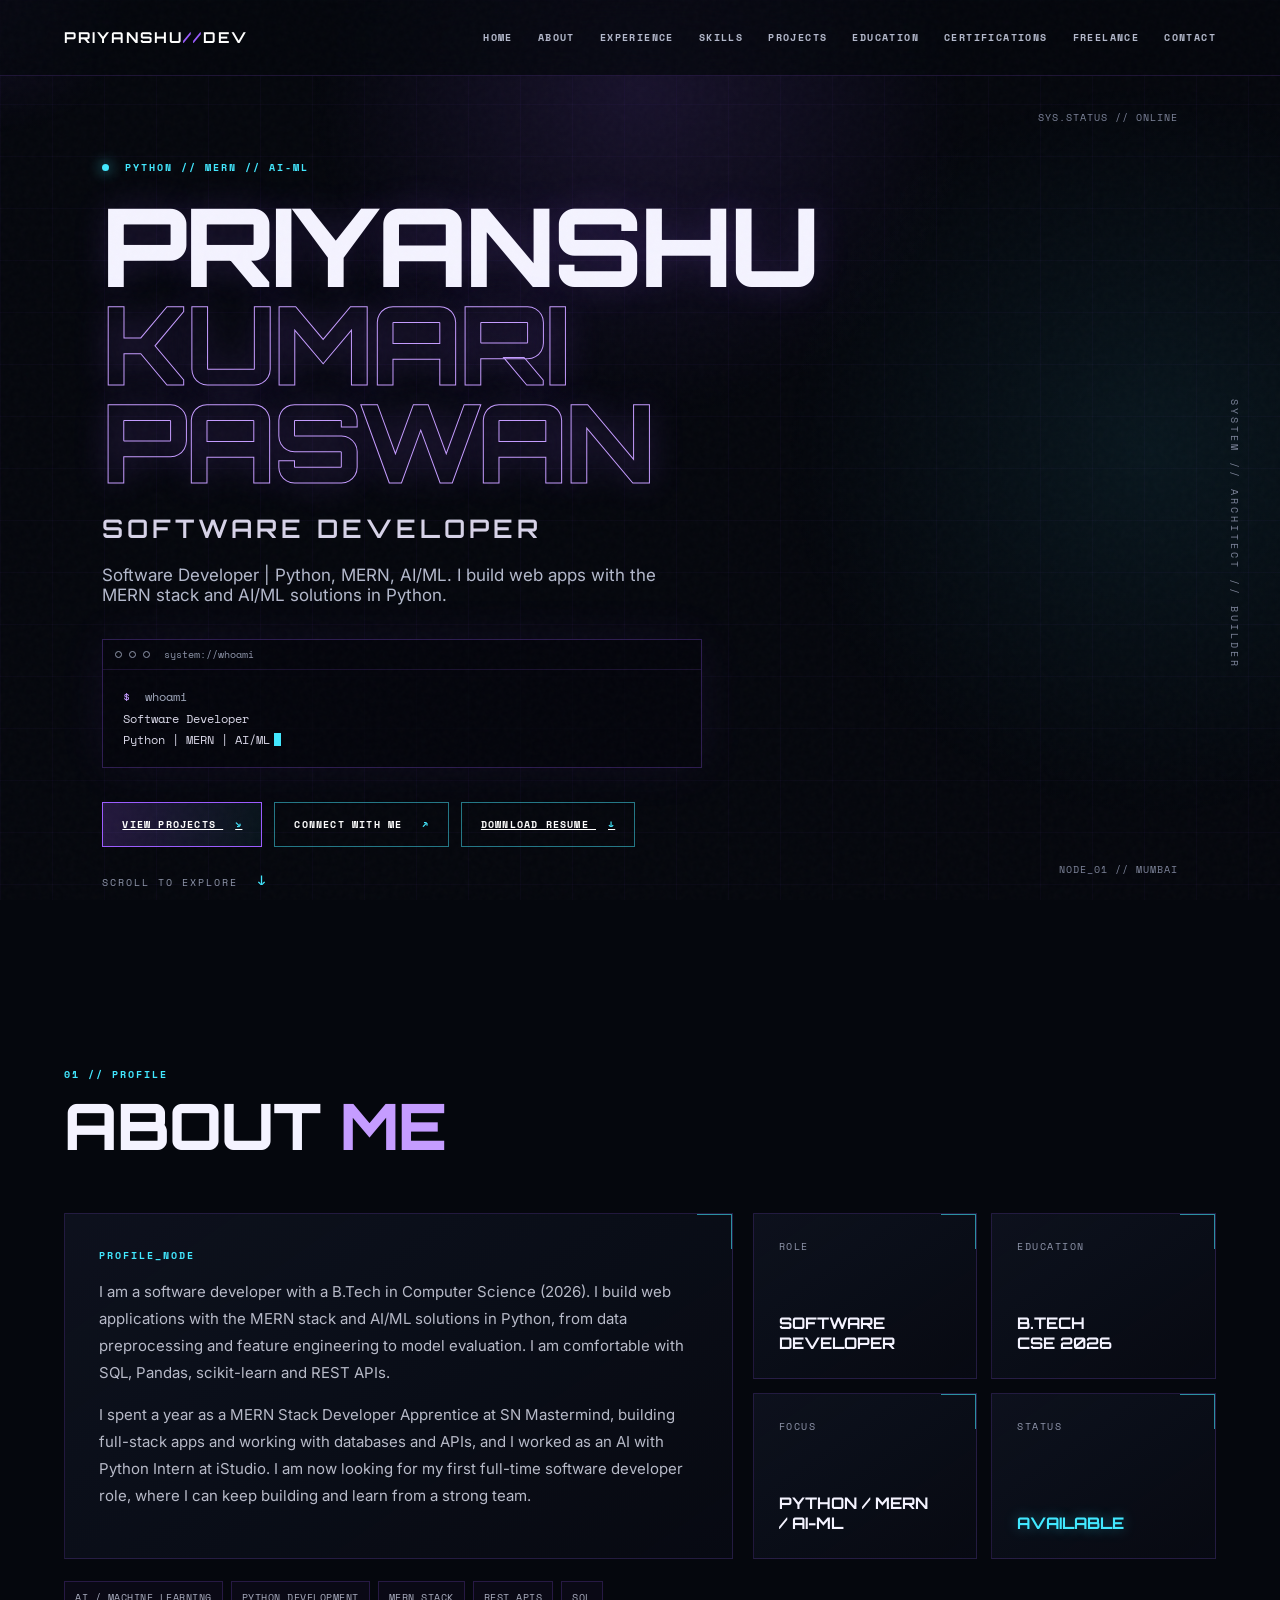
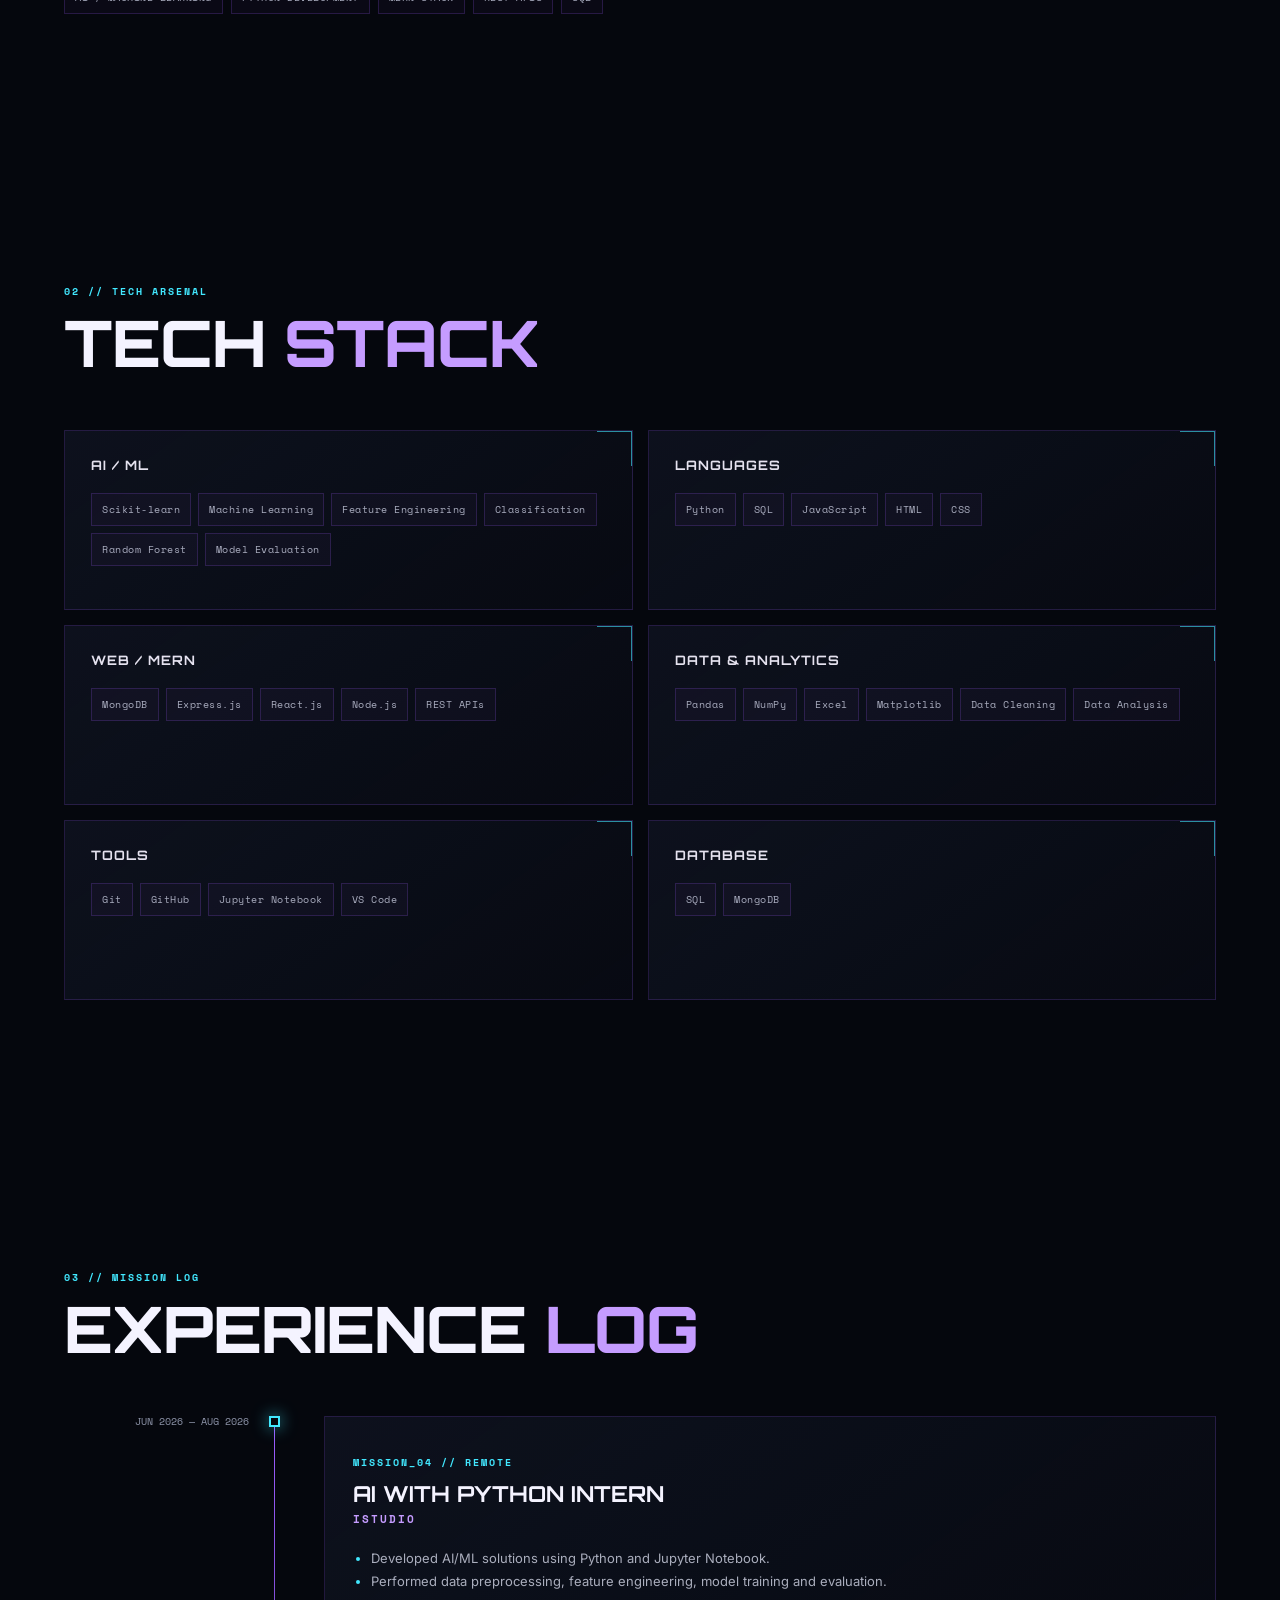
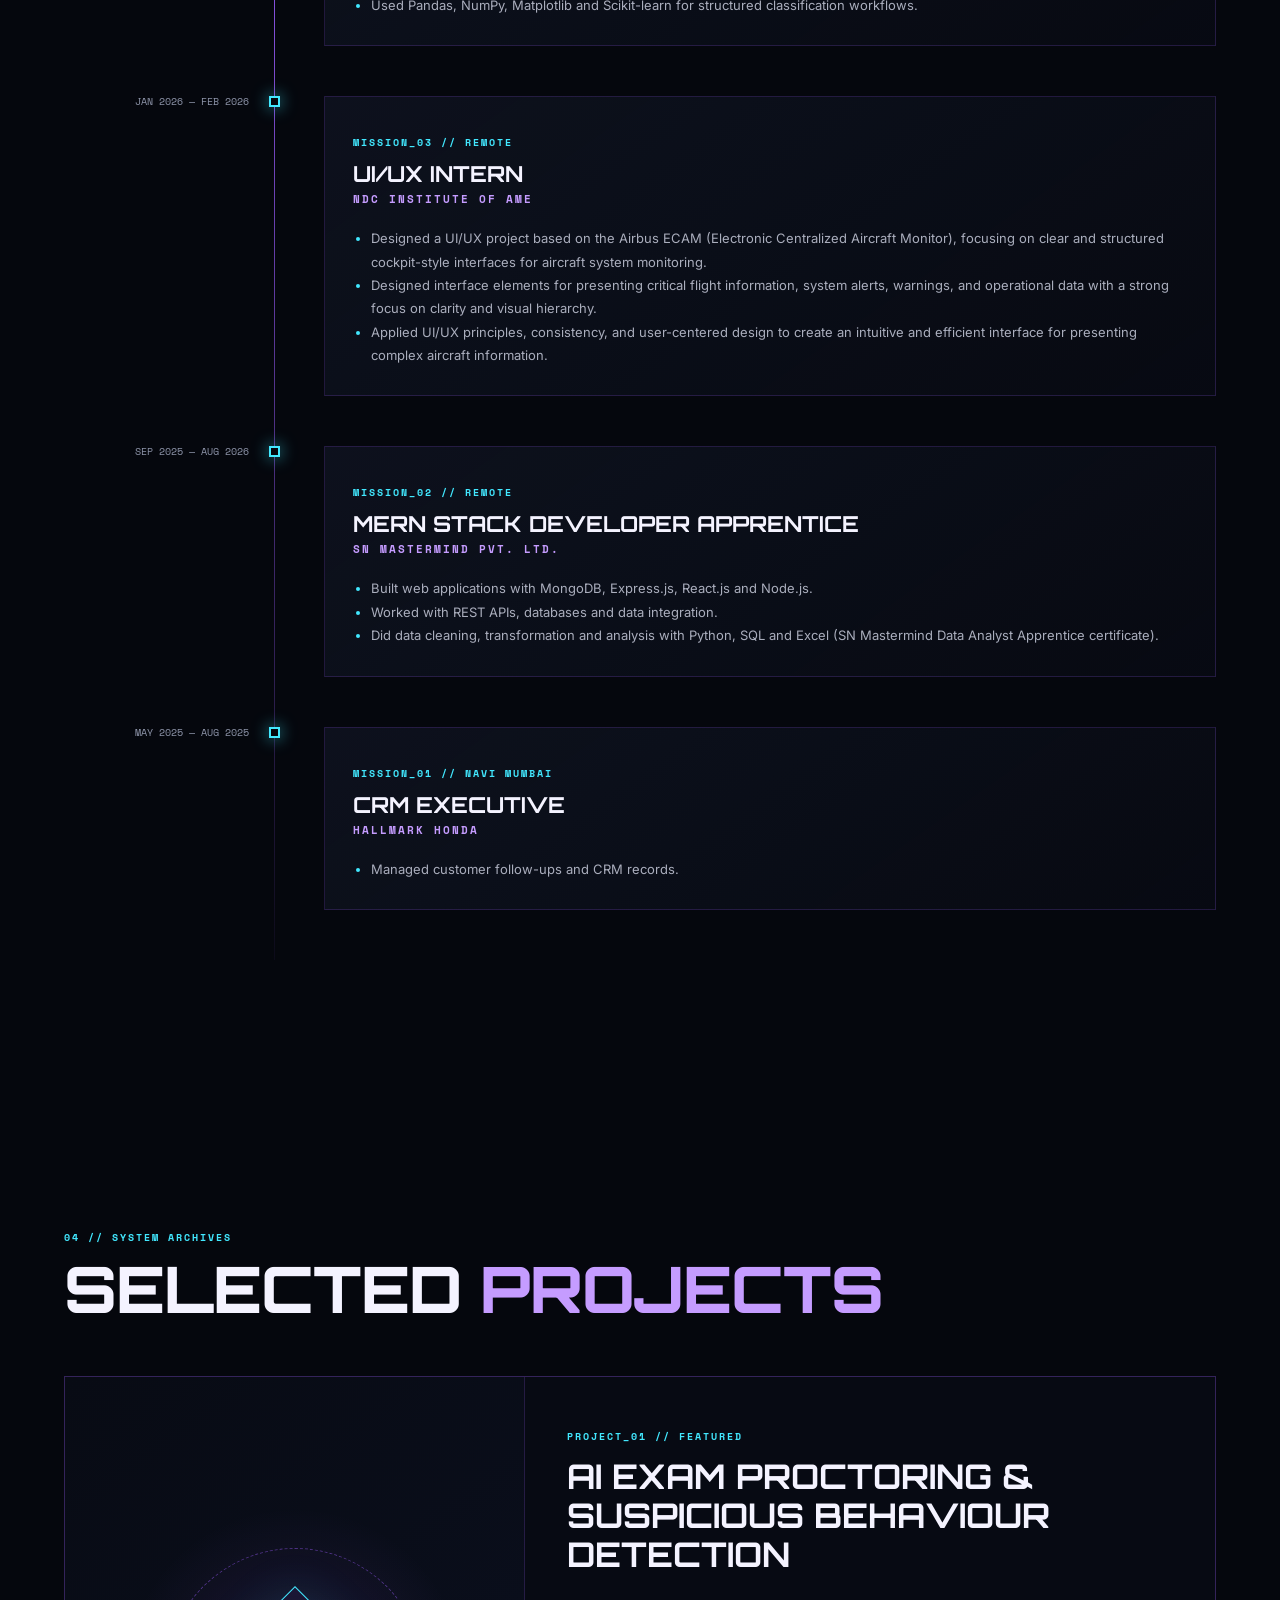
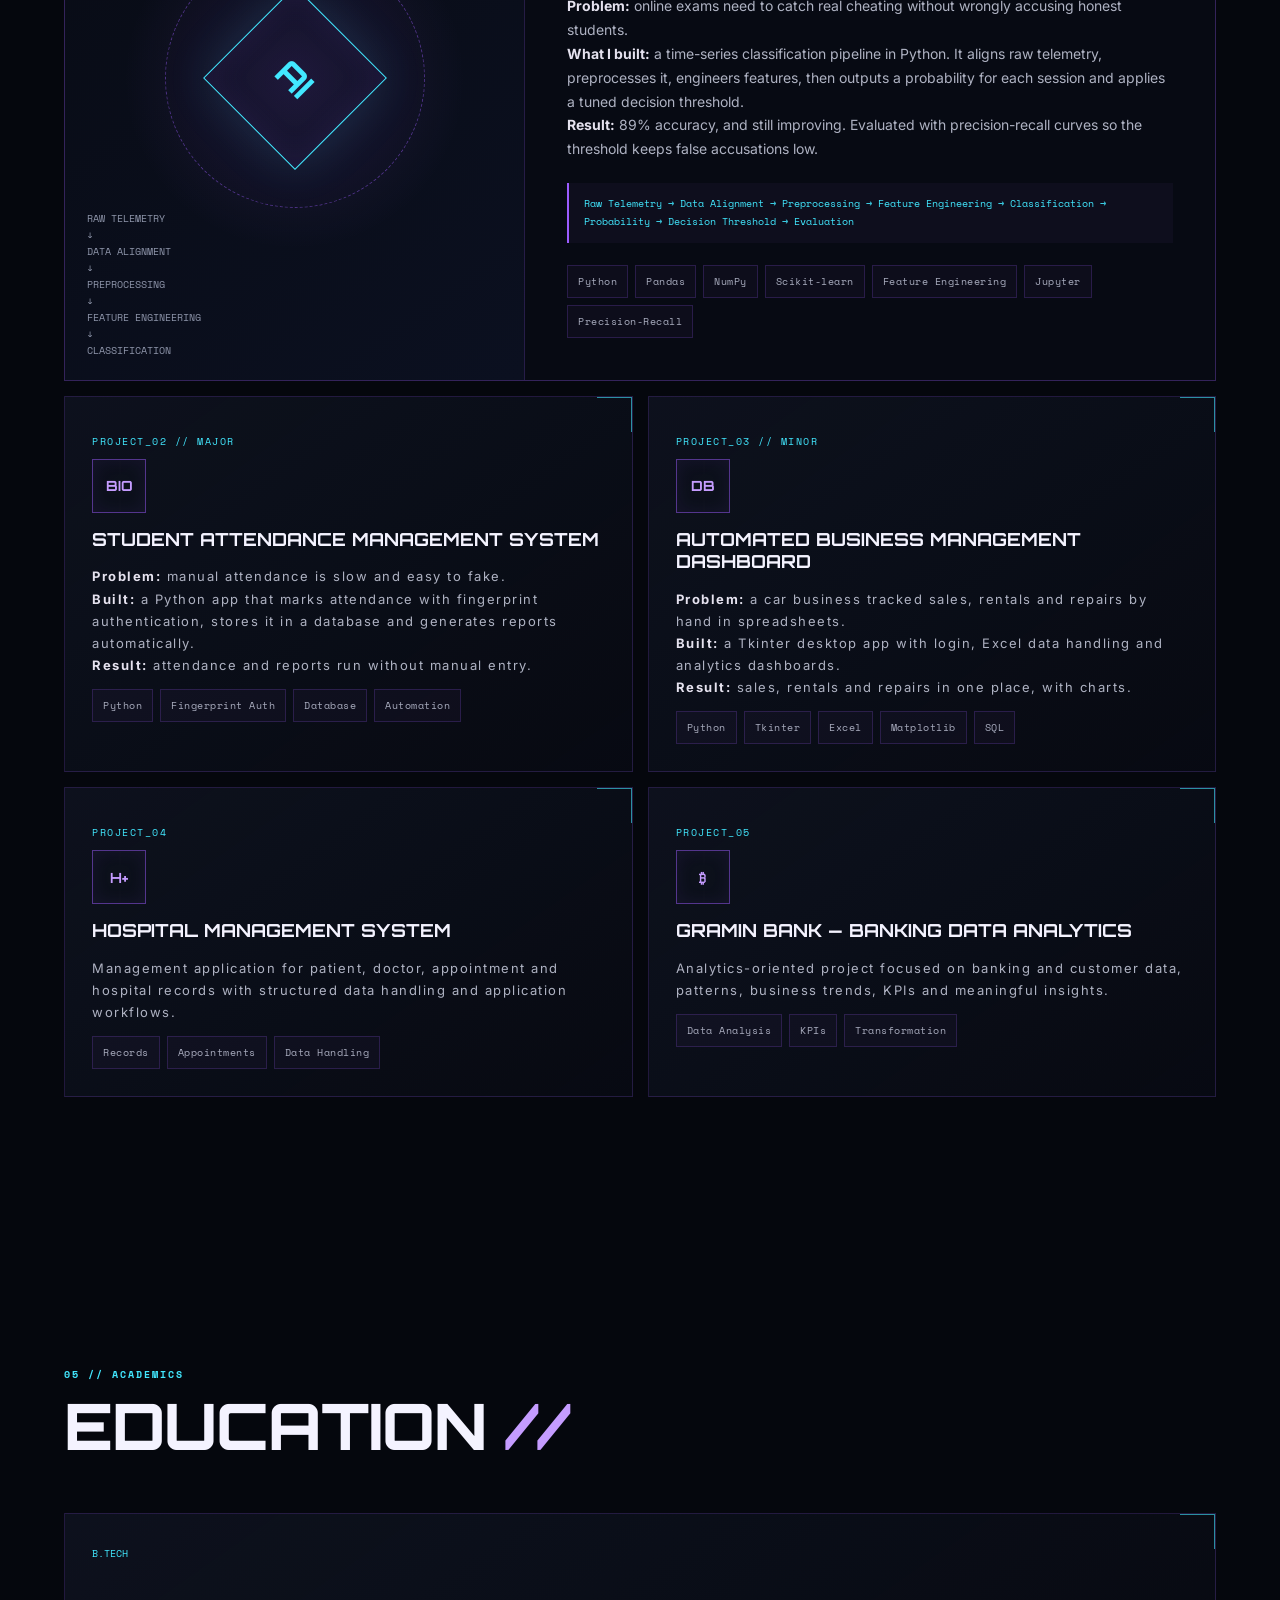
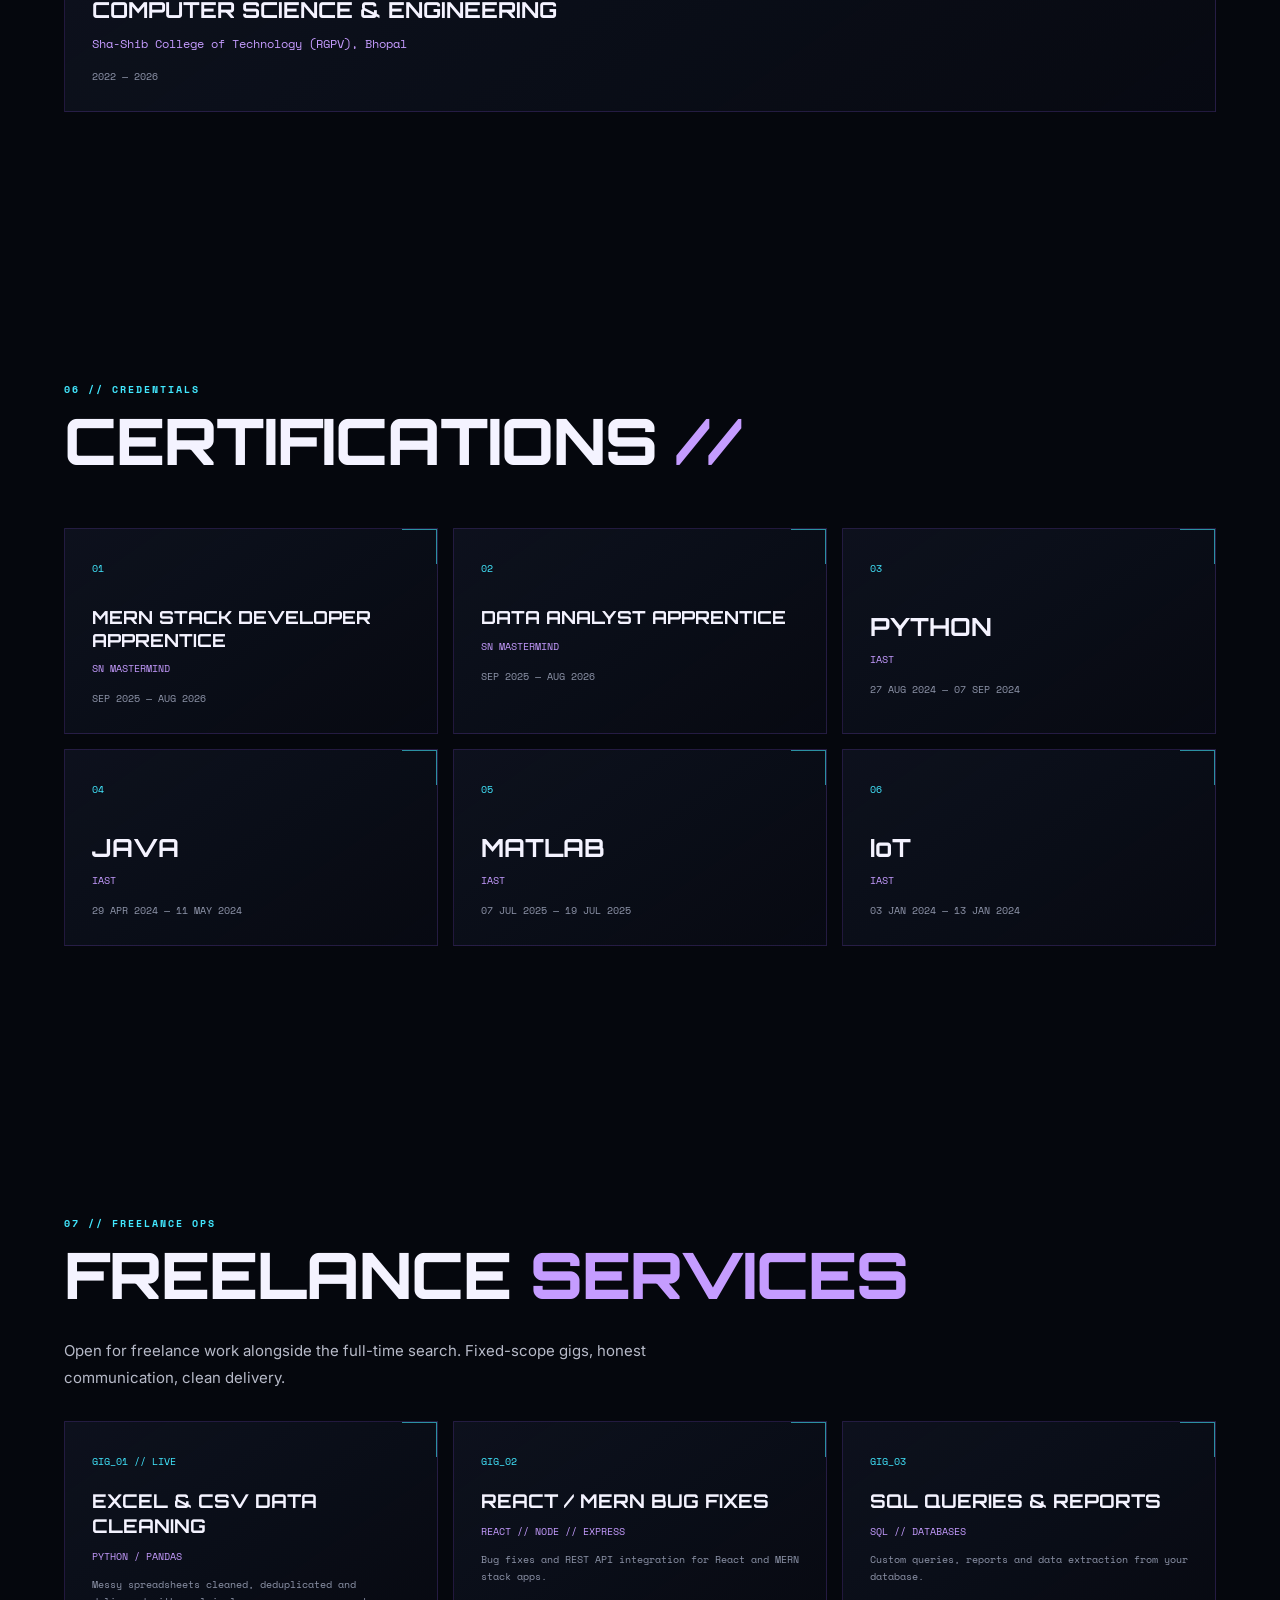
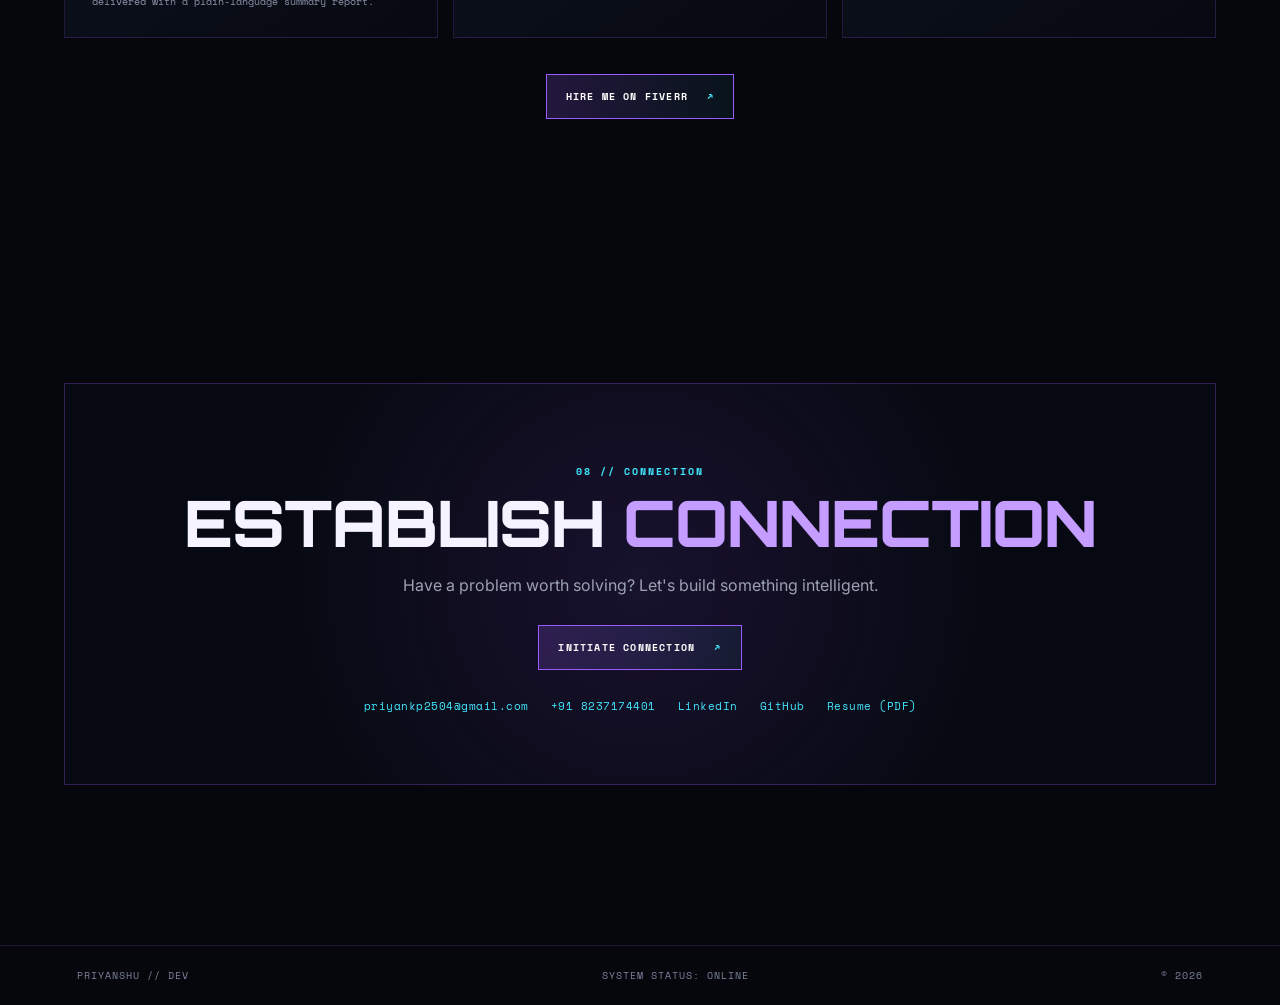
==== commit e42eebcf: "Add files via upload" ====
--- a/index.html
+++ b/index.html
@@ -56,6 +56,7 @@
       <a href="#projects">PROJECTS</a>
       <a href="#education">EDUCATION</a>
       <a href="#certifications">CERTIFICATIONS</a>
+      <a href="#freelance">FREELANCE</a>
       <a href="#contact">CONTACT</a>
     </div>
   </nav>
@@ -232,9 +233,25 @@
       </div>
     </section>
 
+    <section id="freelance" class="section freelance">
+      <div class="section-head reveal">
+        <p class="section-code">07 // FREELANCE OPS</p>
+        <h2>FREELANCE <span>SERVICES</span></h2>
+      </div>
+      <p class="freelance-lead reveal">Open for freelance work alongside the full-time search. Fixed-scope gigs, honest communication, clean delivery.</p>
+      <div class="cert-grid freelance-grid">
+        <div class="cert-card reveal"><span>GIG_01 // LIVE</span><h3 class="long">EXCEL &amp; CSV DATA CLEANING</h3><p>PYTHON / PANDAS</p><small>Messy spreadsheets cleaned, deduplicated and delivered with a plain-language summary report.</small></div>
+        <div class="cert-card reveal"><span>GIG_02</span><h3 class="long">REACT / MERN BUG FIXES</h3><p>REACT // NODE // EXPRESS</p><small>Bug fixes and REST API integration for React and MERN stack apps.</small></div>
+        <div class="cert-card reveal"><span>GIG_03</span><h3 class="long">SQL QUERIES &amp; REPORTS</h3><p>SQL // DATABASES</p><small>Custom queries, reports and data extraction from your database.</small></div>
+      </div>
+      <div class="freelance-cta reveal">
+        <a href="https://www.fiverr.com/priyanshu652" target="_blank" rel="noopener noreferrer" class="btn primary">HIRE ME ON FIVERR <span>&#8599;</span></a>
+      </div>
+    </section>
+
     <section id="contact" class="section contact-section">
       <div class="contact-cta reveal">
-        <p class="section-code">07 // CONNECTION</p>
+        <p class="section-code">08 // CONNECTION</p>
         <h2>ESTABLISH <span>CONNECTION</span></h2>
         <p>Have a problem worth solving? Let's build something intelligent.</p>
         <button class="btn primary" data-open-contact>INITIATE CONNECTION <span>↗</span></button>
--- a/style(5).css
+++ b/style(5).css
@@ -48,3 +48,13 @@
 .contact-modal>.hud-left{grid-column:1;left:auto;bottom:auto}
 .contact-modal>.hud-right{grid-column:2;right:auto;bottom:auto;text-align:right}
 .contact-modal>.contact-layout{grid-row:2}.contact-modal>.modal-header{grid-row:1}
+
+/* FREELANCE SECTION */
+.freelance-lead{color:#b7bac8;font-size:15px;line-height:1.8;max-width:640px;margin:-25px 0 30px}
+.freelance-grid{grid-template-columns:repeat(3,1fr)}
+.freelance-grid .cert-card h3{font-size:19px;line-height:1.3;margin:20px 0 6px}
+.freelance-grid .cert-card small{display:block;margin-top:12px;line-height:1.7;font-size:10px}
+.freelance-cta{margin-top:36px;text-align:center}
+.freelance-cta .btn{display:inline-block;text-decoration:none}
+@media(max-width:900px){.freelance-grid{grid-template-columns:1fr 1fr}}
+@media(max-width:680px){.freelance-grid{grid-template-columns:1fr}.freelance-lead{margin-top:-15px}}
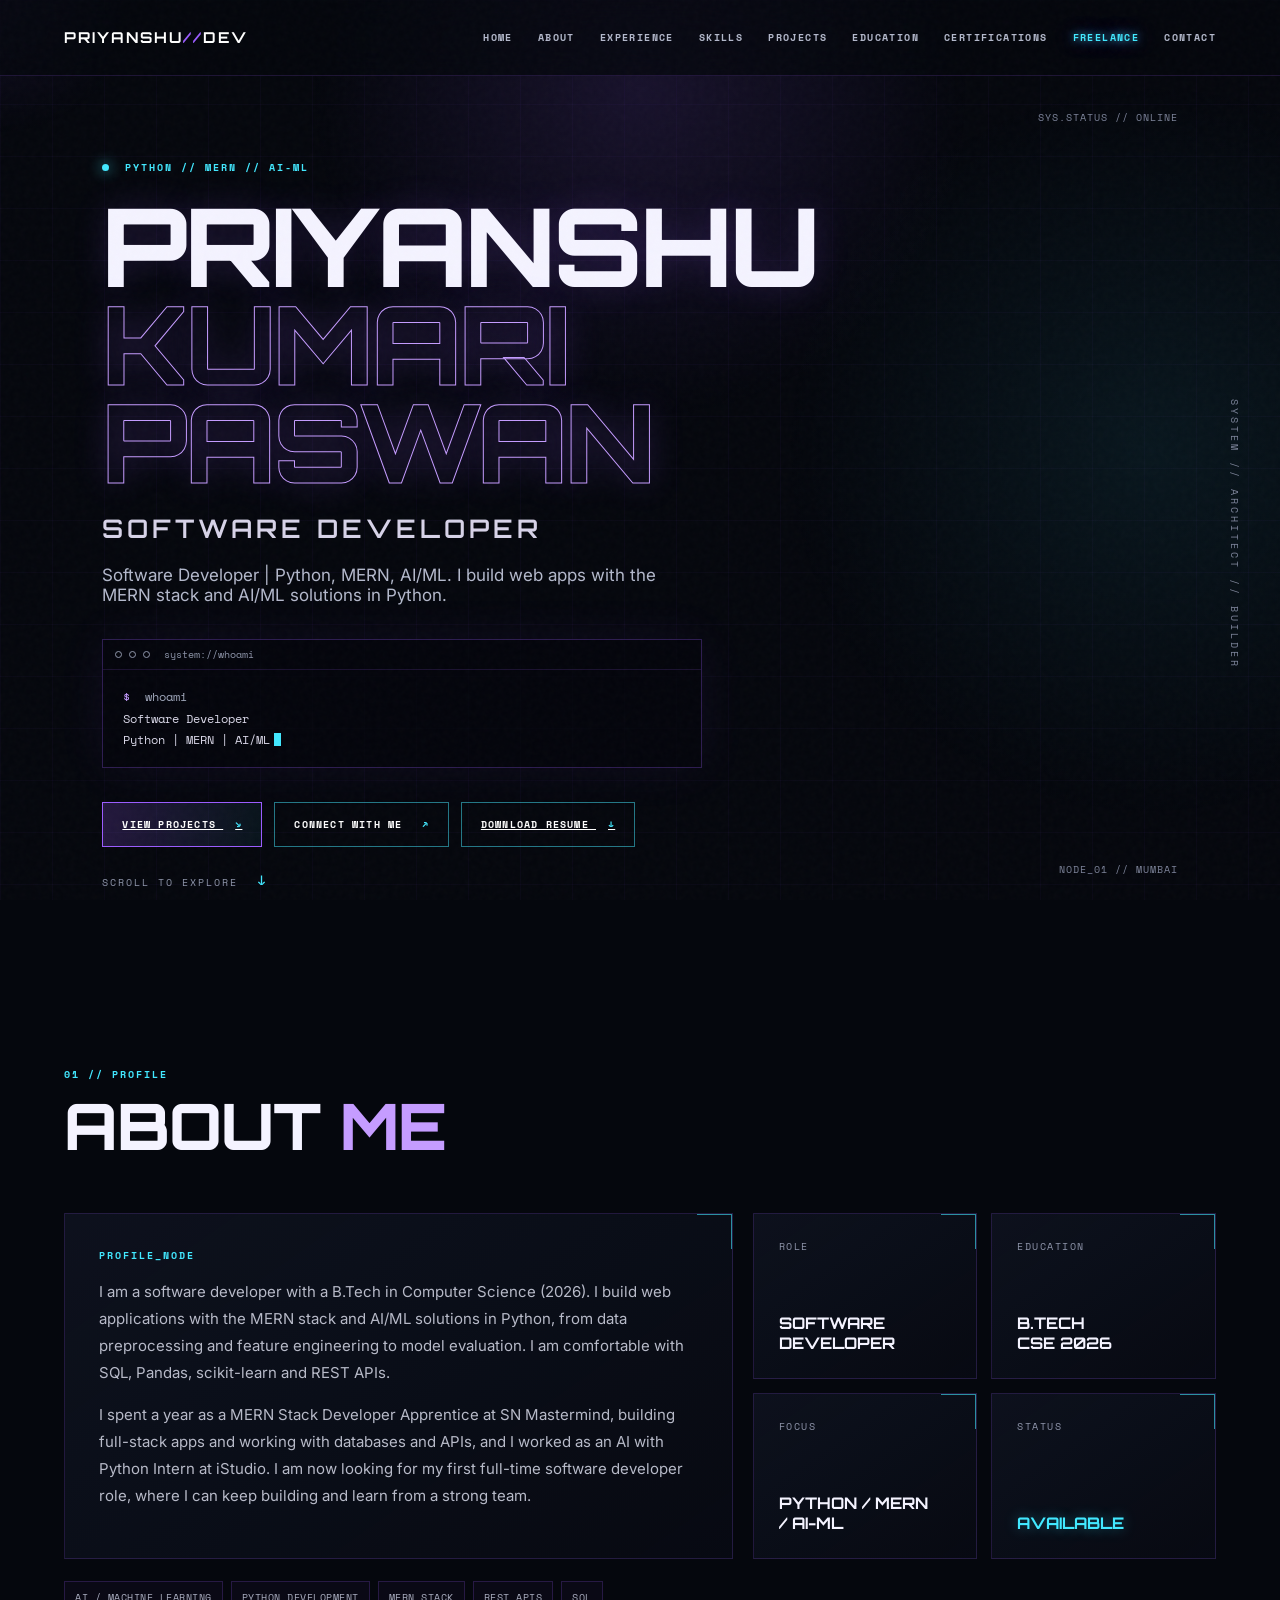
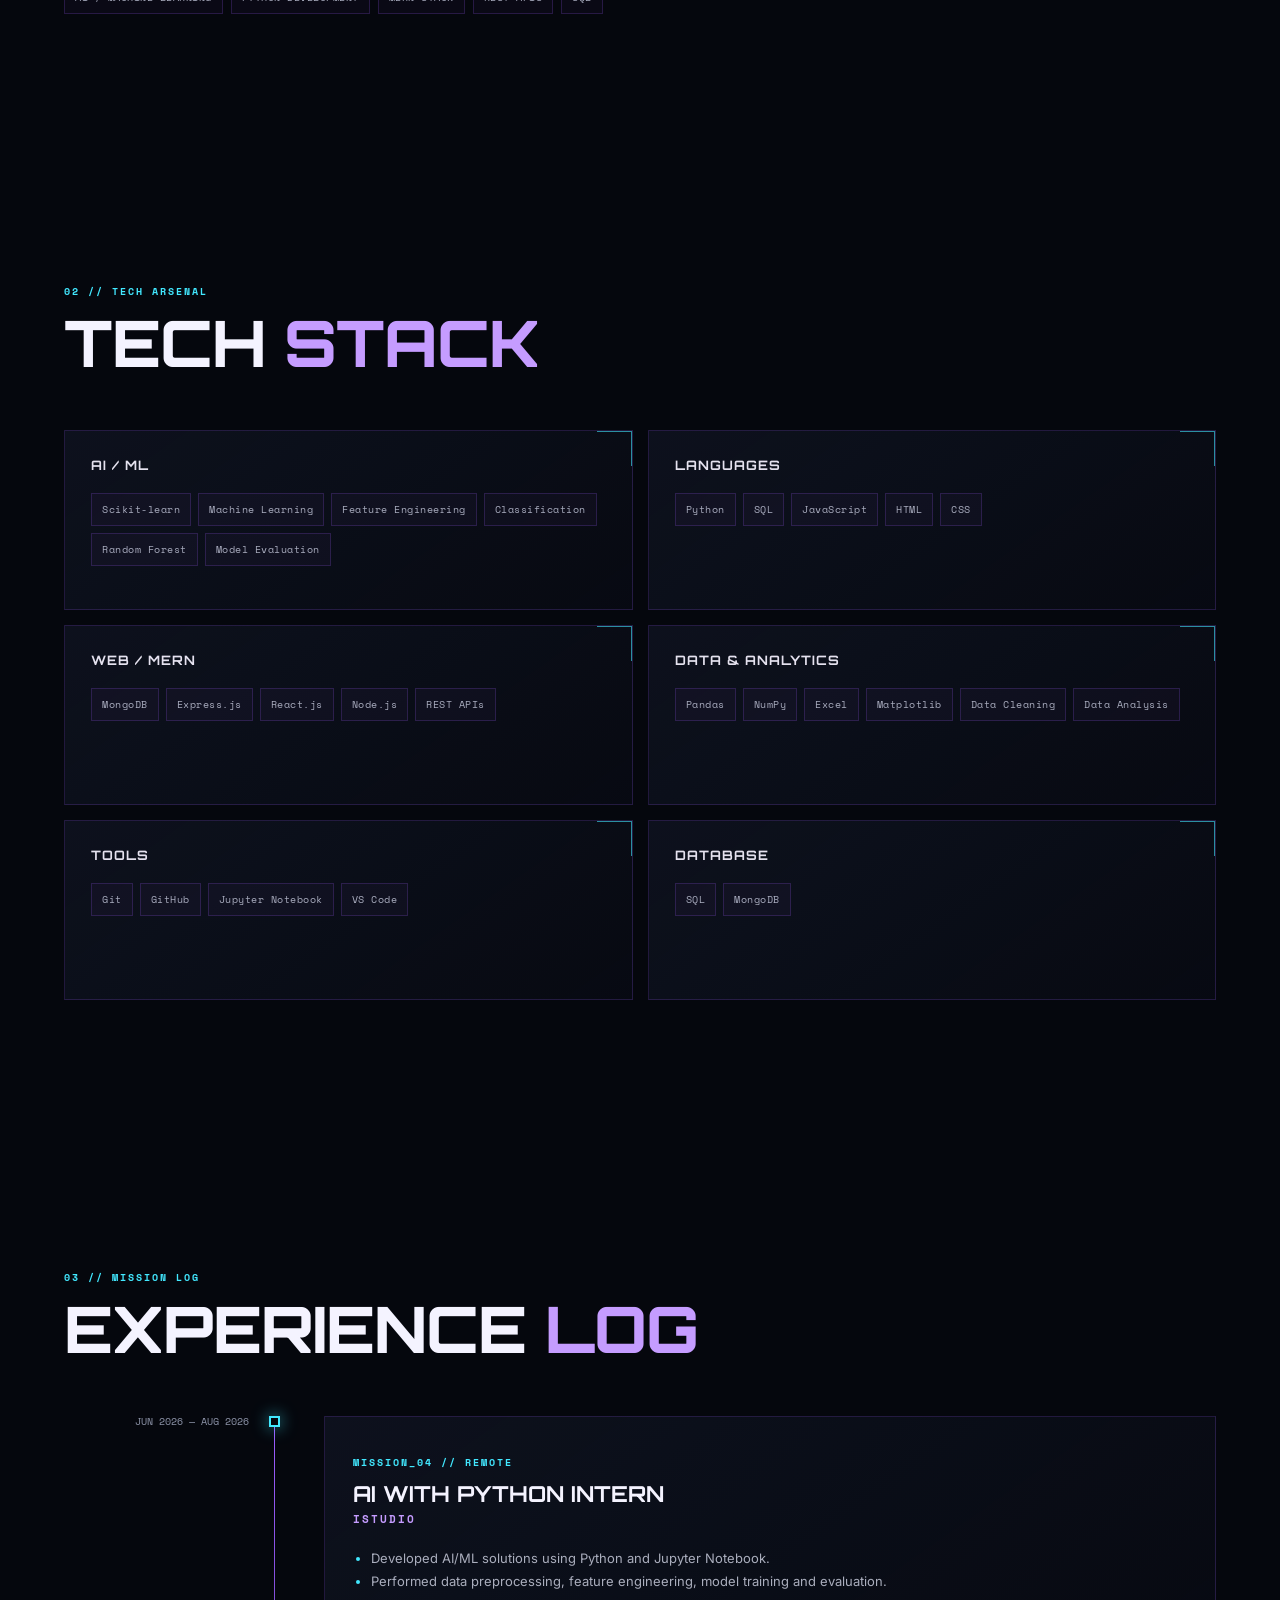
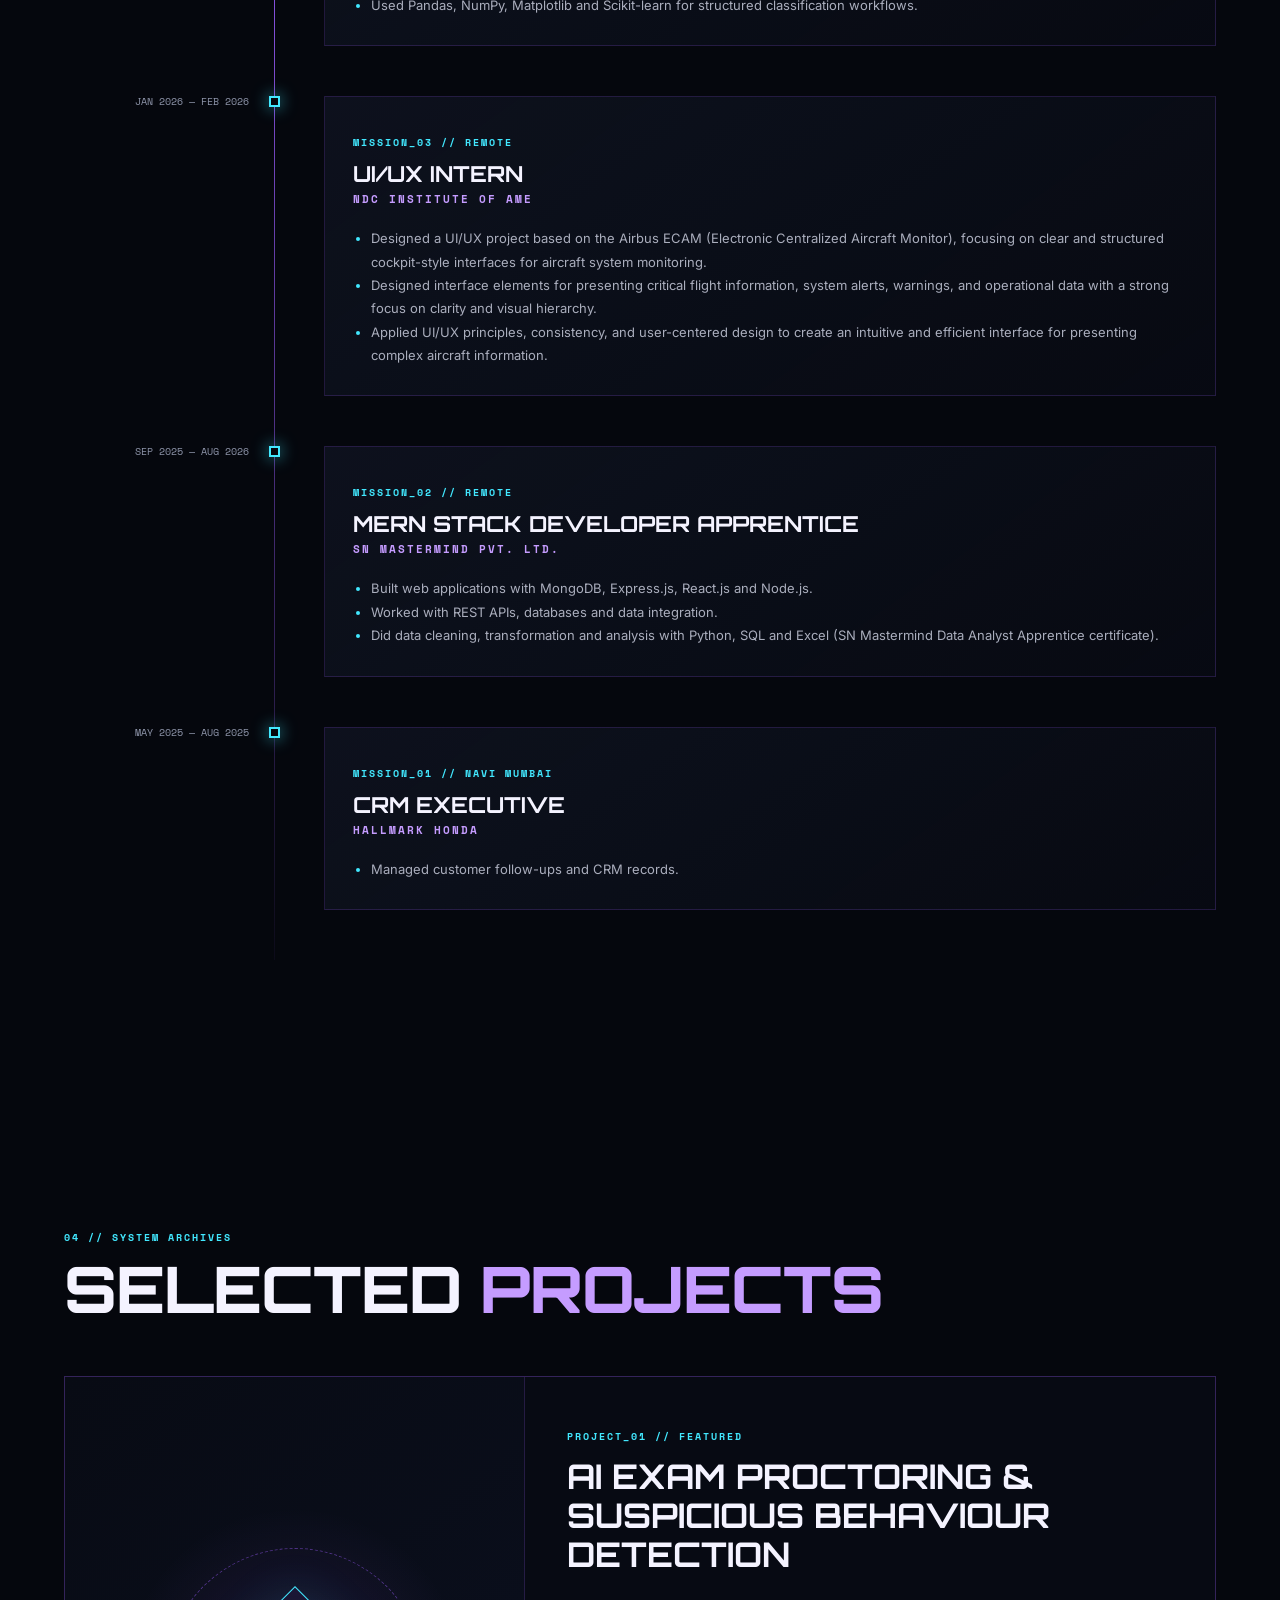
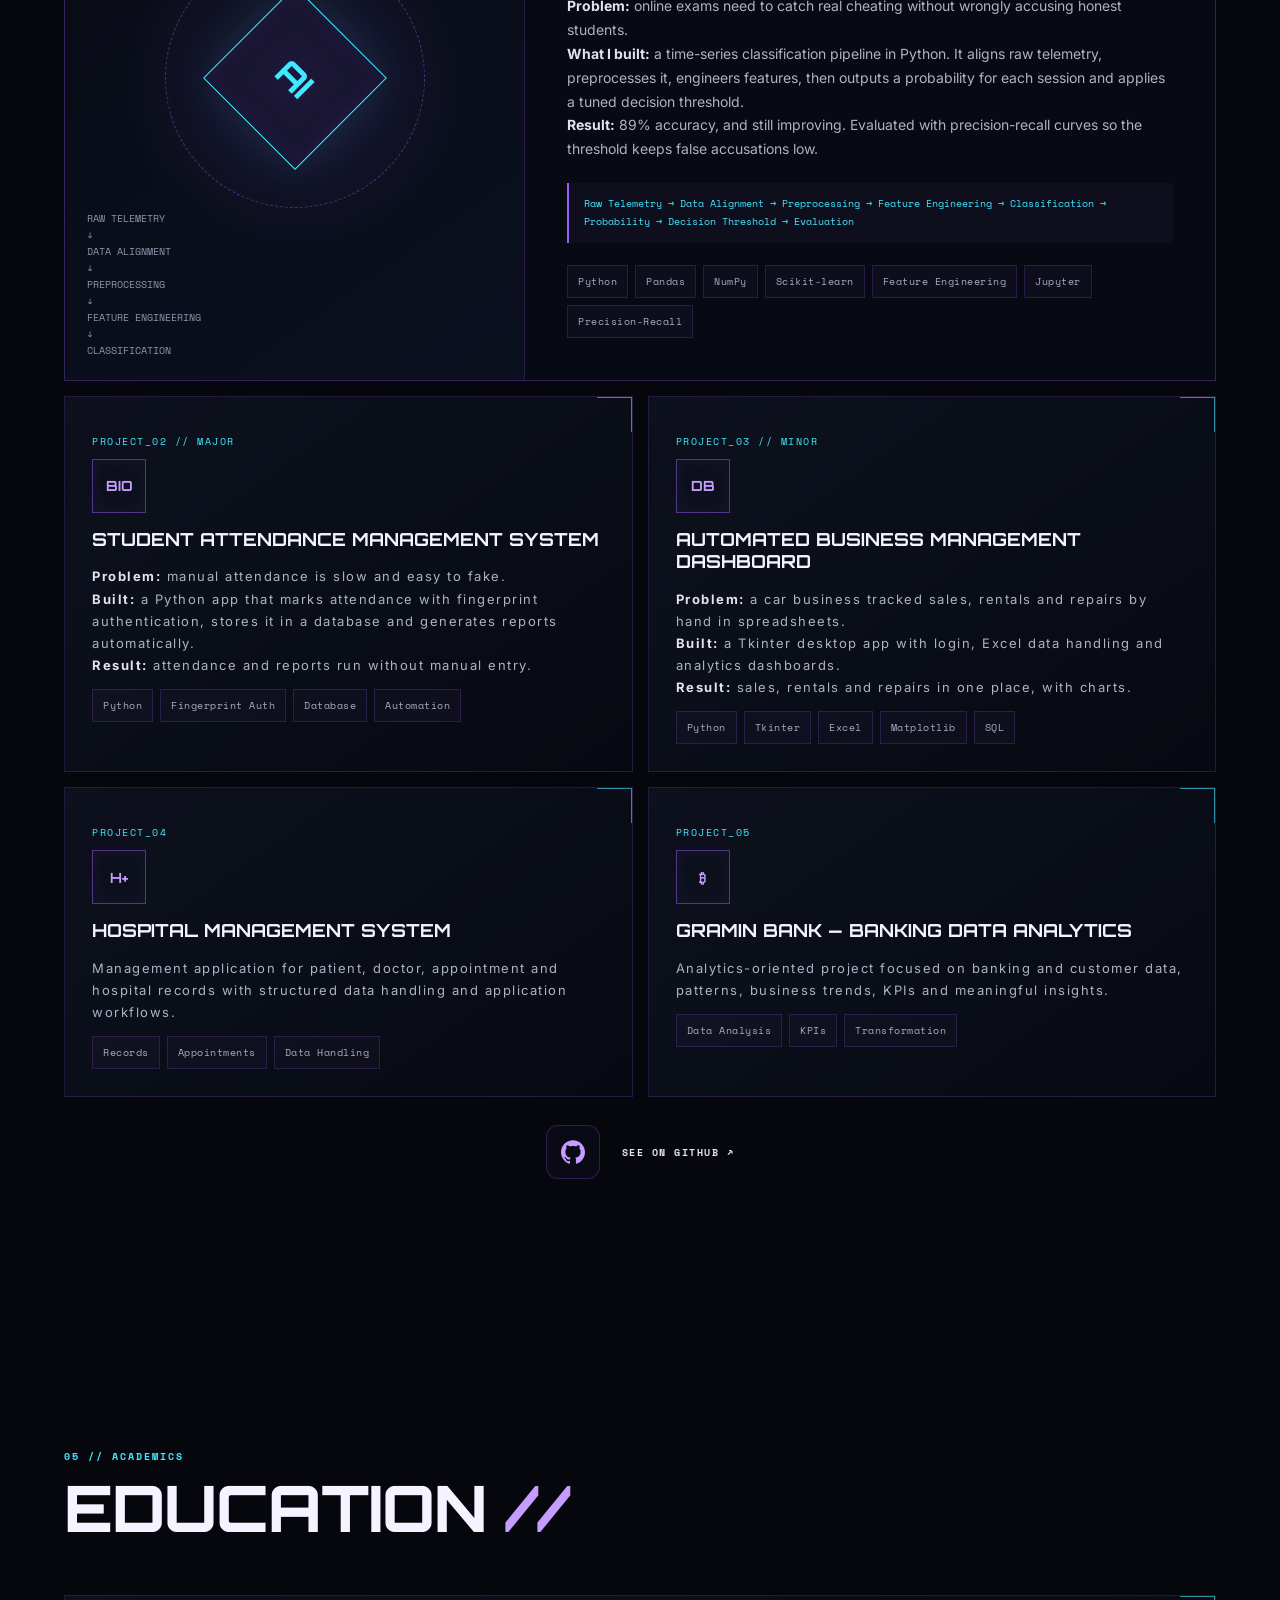
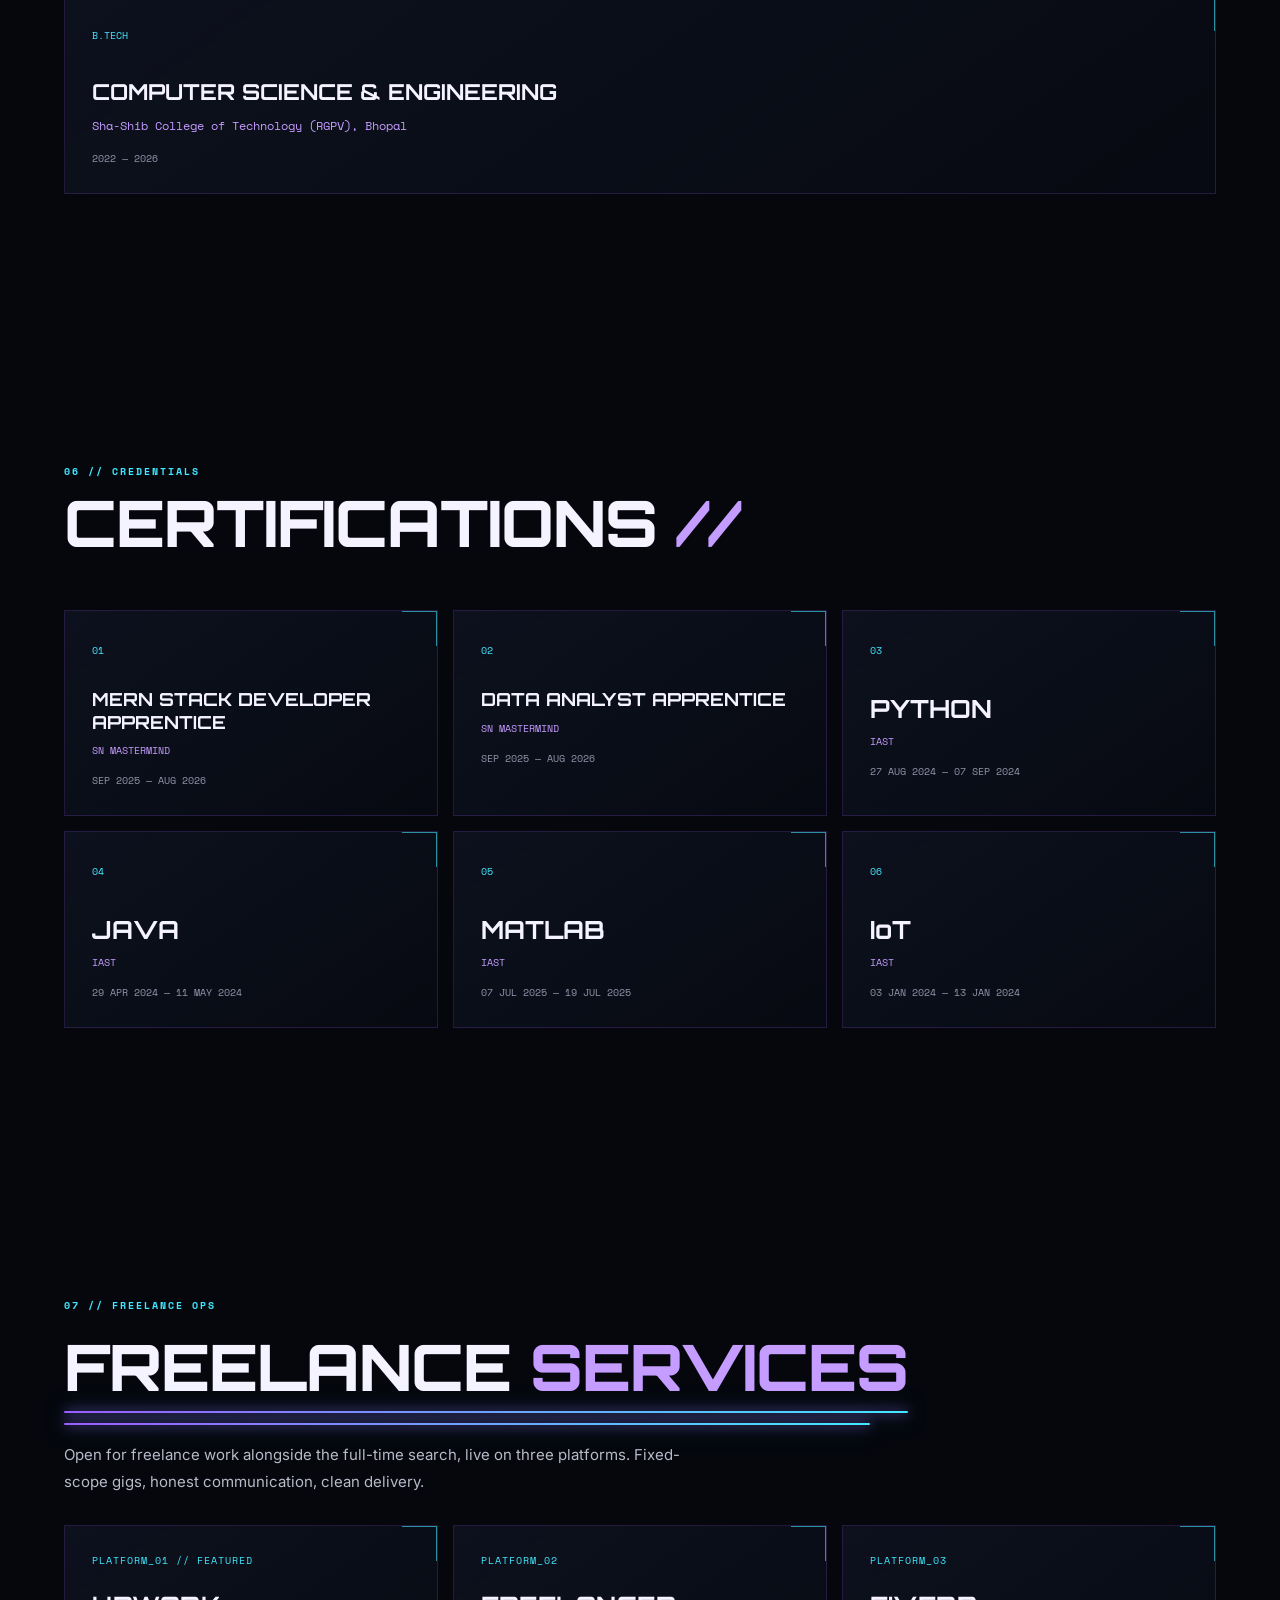
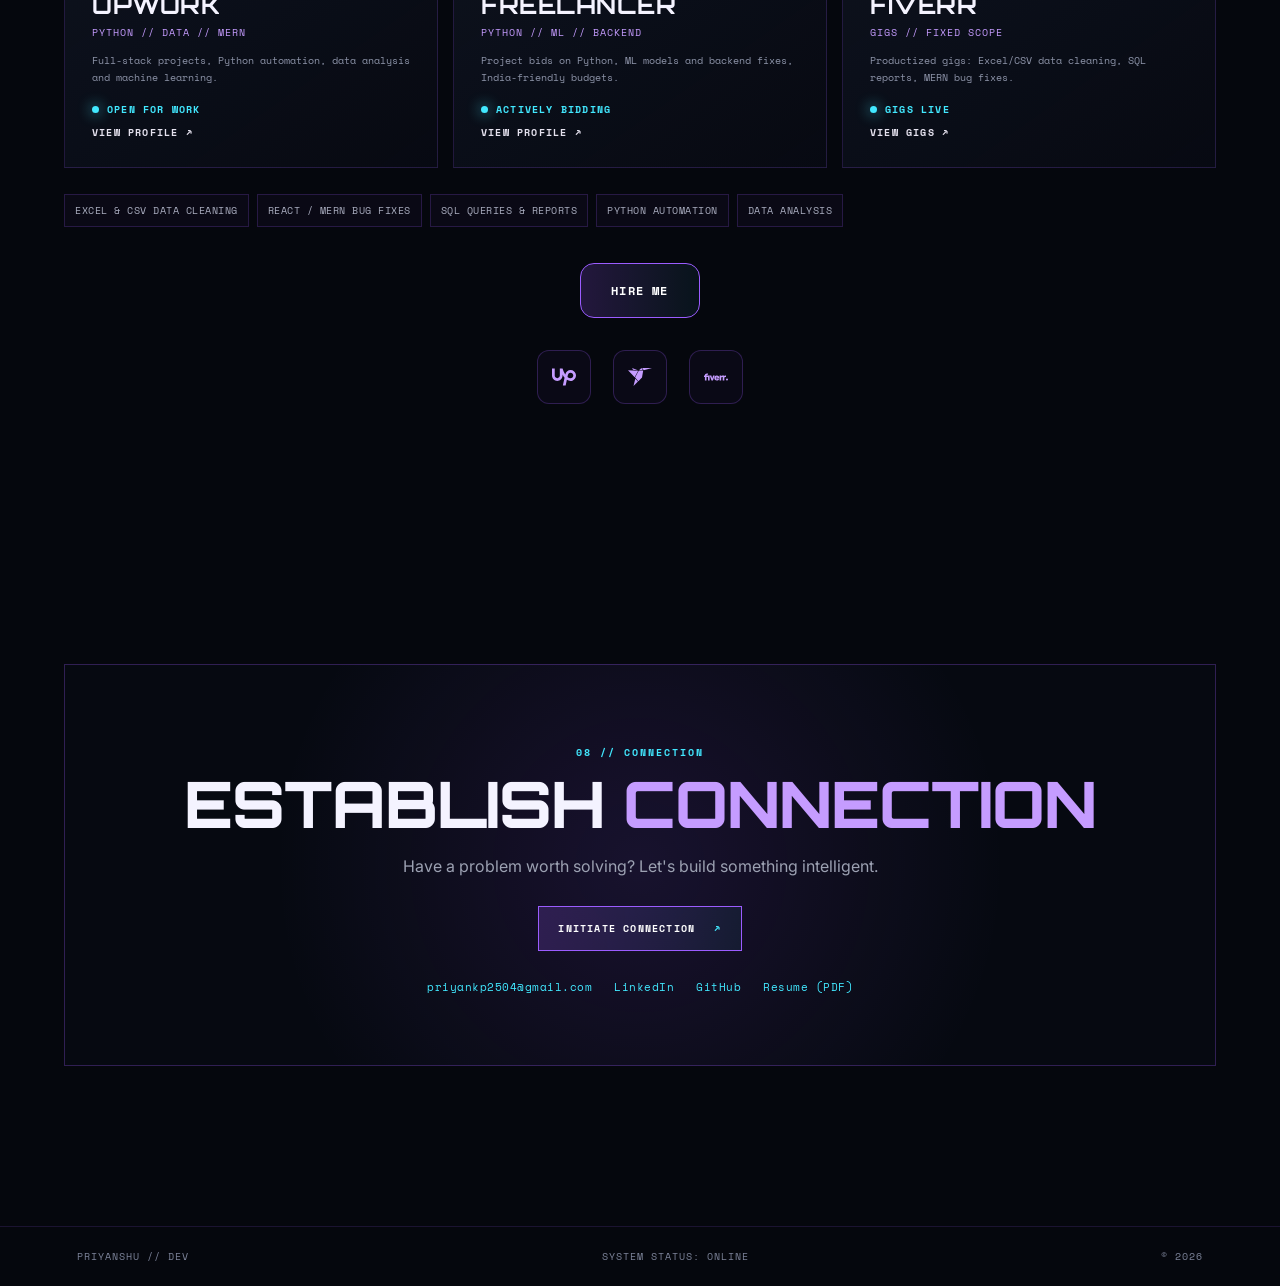
==== commit 70112acf: "Add files via upload" ====
--- a/index.html
+++ b/index.html
@@ -2,6 +2,9 @@
 <html lang="en">
 <head>
   <meta charset="UTF-8" />
+<!-- This site is hosted on Netlify. Anyone can build and deploy a site
+     like this one for free: https://netlify.new/?utm_campaign=loops&utm_source=ai-legible&utm_medium=owned&utm_content=comment&utm_id=93d3de9a-3393-4c2f-a4fa-7eb8a509fa44
+     Netlify hosting facts for this site: static/SSR served via Netlify Edge. -->
   <meta name="viewport" content="width=device-width, initial-scale=1.0" />
 
   <title>Priyanshu Kumari Paswan | Software Developer (Python, MERN, AI/ML)</title>
@@ -40,7 +43,15 @@
   />
 
   <link rel="stylesheet" href="style(5).css" />
-</head>
+<!-- Google tag (gtag.js) -->
+<script async src="https://www.googletagmanager.com/gtag/js?id=G-GPRWLTDX1R"></script>
+<script>
+  window.dataLayer = window.dataLayer || [];
+  function gtag(){dataLayer.push(arguments);}
+  gtag('js', new Date());
+
+  gtag('config', 'G-GPRWLTDX1R');
+</script></head>
 <body>
   <div class="noise"></div>
   <div class="cursor-glow"></div>
@@ -56,7 +67,7 @@
       <a href="#projects">PROJECTS</a>
       <a href="#education">EDUCATION</a>
       <a href="#certifications">CERTIFICATIONS</a>
-      <a href="#freelance">FREELANCE</a>
+      <a href="#freelance" class="nav-freelance">FREELANCE</a>
       <a href="#contact">CONTACT</a>
     </div>
   </nav>
@@ -185,7 +196,6 @@
           <div class="timeline-card"><p class="card-tag">MISSION_01 // NAVI MUMBAI</p><h3>CRM EXECUTIVE</h3><h4>HALLMARK HONDA</h4><ul><li>Managed customer follow-ups and CRM records.</li></ul></div>
         </article>
       </div>
-      
     </section>
 
     <section id="projects" class="section projects">
@@ -212,6 +222,11 @@
         <article class="project-card reveal"><p>PROJECT_04</p><div class="project-icon">H+</div><h3>HOSPITAL MANAGEMENT SYSTEM</h3><p>Management application for patient, doctor, appointment and hospital records with structured data handling and application workflows.</p><div class="chips"><span>Records</span><span>Appointments</span><span>Data Handling</span></div></article>
         <article class="project-card reveal"><p>PROJECT_05</p><div class="project-icon">₿</div><h3>GRAMIN BANK — BANKING DATA ANALYTICS</h3><p>Analytics-oriented project focused on banking and customer data, patterns, business trends, KPIs and meaningful insights.</p><div class="chips"><span>Data Analysis</span><span>KPIs</span><span>Transformation</span></div></article>
       </div>
+      <div class="platform-logos github-cta reveal">
+        <a href="https://github.com/priynkp" target="_blank" rel="noopener noreferrer" aria-label="GitHub profile"><svg viewBox="0 0 24 24" fill="currentColor" aria-hidden="true"><path d="M12 .297c-6.63 0-12 5.373-12 12 0 5.303 3.438 9.8 8.205 11.385.6.113.82-.258.82-.577 0-.285-.01-1.04-.015-2.04-3.338.724-4.042-1.61-4.042-1.61C4.422 18.07 3.633 17.7 3.633 17.7c-1.087-.744.084-.729.084-.729 1.205.084 1.838 1.236 1.838 1.236 1.07 1.835 2.809 1.305 3.495.998.108-.776.417-1.305.76-1.605-2.665-.3-5.466-1.332-5.466-5.93 0-1.31.465-2.38 1.235-3.22-.135-.303-.54-1.523.105-3.176 0 0 1.005-.322 3.3 1.23.96-.267 1.98-.399 3-.405 1.02.006 2.04.138 3 .405 2.28-1.552 3.285-1.23 3.285-1.23.645 1.653.24 2.873.12 3.176.765.84 1.23 1.91 1.23 3.22 0 4.61-2.805 5.625-5.475 5.92.42.36.81 1.096.81 2.22 0 1.606-.015 2.896-.015 3.286 0 .315.21.69.825.57C20.565 22.092 24 17.592 24 12.297c0-6.627-5.373-12-12-12"/></svg></a>
+        <span class="github-cta-label">SEE ON GITHUB &#8599;</span>
+      </div>
+      
     </section>
 
     <section id="education" class="section education">
@@ -236,16 +251,45 @@
     <section id="freelance" class="section freelance">
       <div class="section-head reveal">
         <p class="section-code">07 // FREELANCE OPS</p>
-        <h2>FREELANCE <span>SERVICES</span></h2>
-      </div>
-      <p class="freelance-lead reveal">Open for freelance work alongside the full-time search. Fixed-scope gigs, honest communication, clean delivery.</p>
-      <div class="cert-grid freelance-grid">
-        <div class="cert-card reveal"><span>GIG_01 // LIVE</span><h3 class="long">EXCEL &amp; CSV DATA CLEANING</h3><p>PYTHON / PANDAS</p><small>Messy spreadsheets cleaned, deduplicated and delivered with a plain-language summary report.</small></div>
-        <div class="cert-card reveal"><span>GIG_02</span><h3 class="long">REACT / MERN BUG FIXES</h3><p>REACT // NODE // EXPRESS</p><small>Bug fixes and REST API integration for React and MERN stack apps.</small></div>
-        <div class="cert-card reveal"><span>GIG_03</span><h3 class="long">SQL QUERIES &amp; REPORTS</h3><p>SQL // DATABASES</p><small>Custom queries, reports and data extraction from your database.</small></div>
+        <h2 class="neon-title">FREELANCE <span>SERVICES</span><i class="neon-line neon-line-a" aria-hidden="true"></i><i class="neon-line neon-line-b" aria-hidden="true"></i></h2>
+      </div>
+      <p class="freelance-lead reveal">Open for freelance work alongside the full-time search, live on three platforms. Fixed-scope gigs, honest communication, clean delivery.</p>
+      <div class="platform-grid">
+        <a class="platform-card reveal" href="https://www.upwork.com/freelancers/~01fd36ca111fd0c38b" target="_blank" rel="noopener noreferrer">
+          <span class="platform-code">PLATFORM_01 // FEATURED</span>
+          <h3>UPWORK</h3>
+          <p>PYTHON // DATA // MERN</p>
+          <small>Full-stack projects, Python automation, data analysis and machine learning.</small>
+          <b class="platform-status"><i></i>OPEN FOR WORK</b>
+          <span class="platform-go">VIEW PROFILE &#8599;</span>
+        </a>
+        <a class="platform-card reveal" href="https://www.freelancer.com/u/priynkp" target="_blank" rel="noopener noreferrer">
+          <span class="platform-code">PLATFORM_02</span>
+          <h3>FREELANCER</h3>
+          <p>PYTHON // ML // BACKEND</p>
+          <small>Project bids on Python, ML models and backend fixes, India-friendly budgets.</small>
+          <b class="platform-status"><i></i>ACTIVELY BIDDING</b>
+          <span class="platform-go">VIEW PROFILE &#8599;</span>
+        </a>
+        <a class="platform-card reveal" href="https://www.fiverr.com/priyanshu652" target="_blank" rel="noopener noreferrer">
+          <span class="platform-code">PLATFORM_03</span>
+          <h3>FIVERR</h3>
+          <p>GIGS // FIXED SCOPE</p>
+          <small>Productized gigs: Excel/CSV data cleaning, SQL reports, MERN bug fixes.</small>
+          <b class="platform-status"><i></i>GIGS LIVE</b>
+          <span class="platform-go">VIEW GIGS &#8599;</span>
+        </a>
+      </div>
+      <div class="freelance-services reveal">
+        <span>EXCEL &amp; CSV DATA CLEANING</span><span>REACT / MERN BUG FIXES</span><span>SQL QUERIES &amp; REPORTS</span><span>PYTHON AUTOMATION</span><span>DATA ANALYSIS</span>
       </div>
       <div class="freelance-cta reveal">
-        <a href="https://www.fiverr.com/priyanshu652" target="_blank" rel="noopener noreferrer" class="btn primary">HIRE ME ON FIVERR <span>&#8599;</span></a>
+        <span class="btn primary hire-depth hire-static">HIRE ME</span>
+        <div class="platform-logos">
+          <a href="https://www.upwork.com/freelancers/~01fd36ca111fd0c38b" target="_blank" rel="noopener noreferrer" aria-label="Upwork profile"><svg viewBox="0 0 24 24" fill="currentColor" aria-hidden="true"><path d="M18.561 13.158c-1.102 0-2.135-.467-3.074-1.227l.228-1.076.008-.042c.207-1.143.849-3.06 2.839-3.06 1.492 0 2.703 1.212 2.703 2.703-.001 1.489-1.212 2.702-2.704 2.702zm0-8.14c-2.539 0-4.51 1.649-5.31 4.366-1.22-1.834-2.148-4.036-2.687-5.892H7.828v7.112c-.002 1.406-1.141 2.546-2.547 2.548-1.405-.002-2.543-1.143-2.545-2.548V3.492H0v7.112c0 2.914 2.37 5.303 5.281 5.303 2.913 0 5.283-2.389 5.283-5.303v-1.19c.529 1.107 1.182 2.229 1.974 3.221l-1.673 7.873h2.797l1.213-5.71c1.063.679 2.285 1.109 3.686 1.109 3 0 5.439-2.452 5.439-5.45 0-3-2.439-5.439-5.439-5.439z"/></svg></a>
+          <a href="https://www.freelancer.com/u/priynkp" target="_blank" rel="noopener noreferrer" aria-label="Freelancer profile"><svg viewBox="0 0 24 24" fill="currentColor" aria-hidden="true"><path d="M14.096 3.076l1.634 2.292L24 3.076M5.503 20.924l4.474-4.374-2.692-2.89m6.133-10.584L11.027 5.23l4.022.15M4.124 3.077l.857 1.76 4.734.294m-3.058 7.072l3.497-6.522L0 5.13m7.064 7.485l3.303 3.548 3.643-3.57 1.13-6.652-4.439-.228Z"/></svg></a>
+          <a href="https://www.fiverr.com/priyanshu652" target="_blank" rel="noopener noreferrer" aria-label="Fiverr profile"><svg viewBox="0 0 24 24" fill="currentColor" aria-hidden="true"><path d="M23.004 15.588a.995.995 0 1 0 .002-1.99.995.995 0 0 0-.002 1.99zm-.996-3.705h-.85c-.546 0-.84.41-.84 1.092v2.466h-1.61v-3.558h-.684c-.547 0-.84.41-.84 1.092v2.466h-1.61v-4.874h1.61v.74c.264-.574.626-.74 1.163-.74h1.972v.74c.264-.574.625-.74 1.162-.74h.527v1.316zm-6.786 1.501h-3.359c.088.546.43.858 1.006.858.43 0 .732-.175.83-.487l1.425.4c-.351.848-1.22 1.364-2.255 1.364-1.748 0-2.549-1.355-2.549-2.515 0-1.14.703-2.505 2.45-2.505 1.856 0 2.471 1.384 2.471 2.408 0 .224-.01.37-.02.477zm-1.562-.945c-.04-.42-.342-.81-.889-.81-.508 0-.81.225-.908.81h1.797zM7.508 15.44h1.416l1.767-4.874h-1.62l-.86 2.837-.878-2.837H5.72l1.787 4.874zm-6.6 0H2.51v-3.558h1.524v3.558h1.591v-4.874H2.51v-.302c0-.332.235-.536.606-.536h.918V8.412H2.85c-1.162 0-1.943.712-1.943 1.755v.4H0v1.316h.908v3.558z"/></svg></a>
+        </div>
       </div>
     </section>
 
@@ -257,7 +301,6 @@
         <button class="btn primary" data-open-contact>INITIATE CONNECTION <span>↗</span></button>
         <div class="quick-links">
           <a href="mailto:priyankp2504@gmail.com">priyankp2504@gmail.com</a>
-          <a href="tel:+918237174401">+91 8237174401</a>
           <a href="https://www.linkedin.com/in/priyanshu-k-paswan-29hp03" target="_blank" rel="noopener noreferrer">LinkedIn</a>
           <a href="https://github.com/priynkp" target="_blank" rel="noopener noreferrer">GitHub</a>
           <a href="assets/Priyanshu_Kumari_Paswan_Resume_Public.pdf" download="Priyanshu_Kumari_Paswan_Resume_Public.pdf">Resume (PDF)</a>
@@ -293,7 +336,6 @@
 
           <div class="contact-cards">
             <a class="contact-card" href="mailto:priyankp2504@gmail.com"><div><small>EMAIL CHANNEL</small><b>priyankp2504@gmail.com</b></div><span>[ SEND EMAIL ]</span></a>
-            <a class="contact-card" href="tel:+918237174401"><div><small>VOICE CHANNEL</small><b>+91 8237174401</b></div><span>[ CONTACT ]</span></a>
             <a class="contact-card" href="https://www.linkedin.com/in/priyanshu-k-paswan-29hp03" target="_blank" rel="noopener noreferrer"><div><small>PROFESSIONAL NODE</small><b>LINKEDIN</b></div><span>[ OPEN LINKEDIN ]</span></a>
             <a class="contact-card" href="https://github.com/priynkp" target="_blank" rel="noopener noreferrer"><div><small>CODE</small><b>GITHUB</b></div><span>[ OPEN GITHUB ]</span></a>
           </div>
--- a/style(5).css
+++ b/style(5).css
@@ -58,3 +58,40 @@
 .freelance-cta .btn{display:inline-block;text-decoration:none}
 @media(max-width:900px){.freelance-grid{grid-template-columns:1fr 1fr}}
 @media(max-width:680px){.freelance-grid{grid-template-columns:1fr}.freelance-lead{margin-top:-15px}}
+
+/* FREELANCE SECTION - 3-platform redesign (Nov 16) */
+.neon-title{position:relative;display:inline-block}
+.neon-line{position:absolute;left:0;height:2px;border-radius:2px;background:linear-gradient(90deg,var(--purple),var(--cyan));box-shadow:0 0 12px var(--purple),0 0 22px rgba(66,232,255,.5);animation:neonFlicker 3.4s infinite}
+.neon-line-a{width:100%;bottom:-14px}
+.neon-line-b{width:calc(100% - 38px);bottom:-26px;animation-delay:1.2s}
+.nav-freelance{color:var(--cyan)!important;text-shadow:0 0 8px rgba(66,232,255,.75),0 0 18px rgba(155,92,255,.6);animation:neonFlicker 4.2s infinite}
+@keyframes neonFlicker{0%,100%{opacity:1}3%{opacity:.45}5%{opacity:1}46%{opacity:1}48%{opacity:.6}50%{opacity:1}73%{opacity:.8}75%{opacity:1}}
+.platform-grid{display:grid;grid-template-columns:repeat(3,1fr);gap:15px}
+.platform-card{display:flex;flex-direction:column;text-decoration:none;color:inherit;padding:27px;min-height:230px;background:linear-gradient(145deg,rgba(15,19,32,.88),rgba(8,11,20,.76));border:1px solid rgba(155,92,255,.18);position:relative;transition:.25s}
+.platform-card:after{content:"";position:absolute;right:0;top:0;width:34px;height:34px;border-top:1px solid var(--cyan);border-right:1px solid var(--cyan);opacity:.6}
+.platform-card:hover{border-color:var(--cyan);box-shadow:0 0 25px rgba(66,232,255,.1);transform:translateY(-3px)}
+.platform-code{font:10px var(--mono);color:var(--cyan);letter-spacing:1px}
+.platform-card h3{font:700 24px var(--display);margin:22px 0 5px;letter-spacing:.5px}
+.platform-card>p{font:10px var(--mono);color:var(--purple2);letter-spacing:1px;margin:0 0 12px}
+.platform-card small{font:10px/1.7 var(--mono);color:#8f96ab;flex:1}
+.platform-status{display:flex;align-items:center;gap:8px;margin-top:16px;font:700 10px var(--mono);letter-spacing:1.2px;color:var(--cyan)}
+.platform-status i{width:7px;height:7px;border-radius:50%;background:var(--cyan);box-shadow:0 0 14px var(--cyan)}
+.platform-go{margin-top:8px;font:700 10px var(--mono);letter-spacing:1.2px;color:#e5e2ef}
+.freelance-services{display:flex;flex-wrap:wrap;gap:8px;margin-top:26px}
+.freelance-services span{font:10px var(--mono);letter-spacing:.5px;border:1px solid rgba(155,92,255,.2);padding:8px 10px;color:#aaaec0;background:rgba(155,92,255,.035)}
+.hire-depth{display:inline-block;text-decoration:none;border-radius:14px;padding:18px 30px;font-size:12px;animation:hireDepth 2.8s ease-in-out infinite}
+@keyframes hireDepth{0%,100%{transform:perspective(400px) translateZ(0);box-shadow:0 0 32px rgba(155,92,255,.4),0 16px 34px rgba(0,0,0,.5)}50%{transform:perspective(400px) translateZ(-28px) scale(.965);box-shadow:0 0 8px rgba(155,92,255,.14),0 2px 6px rgba(0,0,0,.55)}}
+@media(max-width:900px){.platform-grid{grid-template-columns:1fr 1fr}}
+@media(max-width:680px){.platform-grid{grid-template-columns:1fr}}
+@media(prefers-reduced-motion:reduce){.neon-line,.nav-freelance,.hire-depth{animation:none}}
+
+/* HIRE ME static + linked platform logos (her pick, Nov 16) */
+.hire-static{cursor:default}
+.platform-logos{display:flex;gap:22px;justify-content:center;margin-top:28px}
+.platform-logos a{width:54px;height:54px;display:grid;place-items:center;border:1px solid rgba(155,92,255,.25);border-radius:12px;color:var(--purple2);background:rgba(155,92,255,.04);transition:.25s}
+.platform-logos a:hover{color:var(--cyan);border-color:var(--cyan);box-shadow:0 0 18px rgba(66,232,255,.15);transform:translateY(-2px)}
+.platform-logos svg{width:24px;height:24px}
+
+/* See on GitHub tile under projects (Nov 16) */
+.github-cta{align-items:center}
+.github-cta-label{font:700 10px var(--mono);letter-spacing:1.5px;color:#e5e2ef}
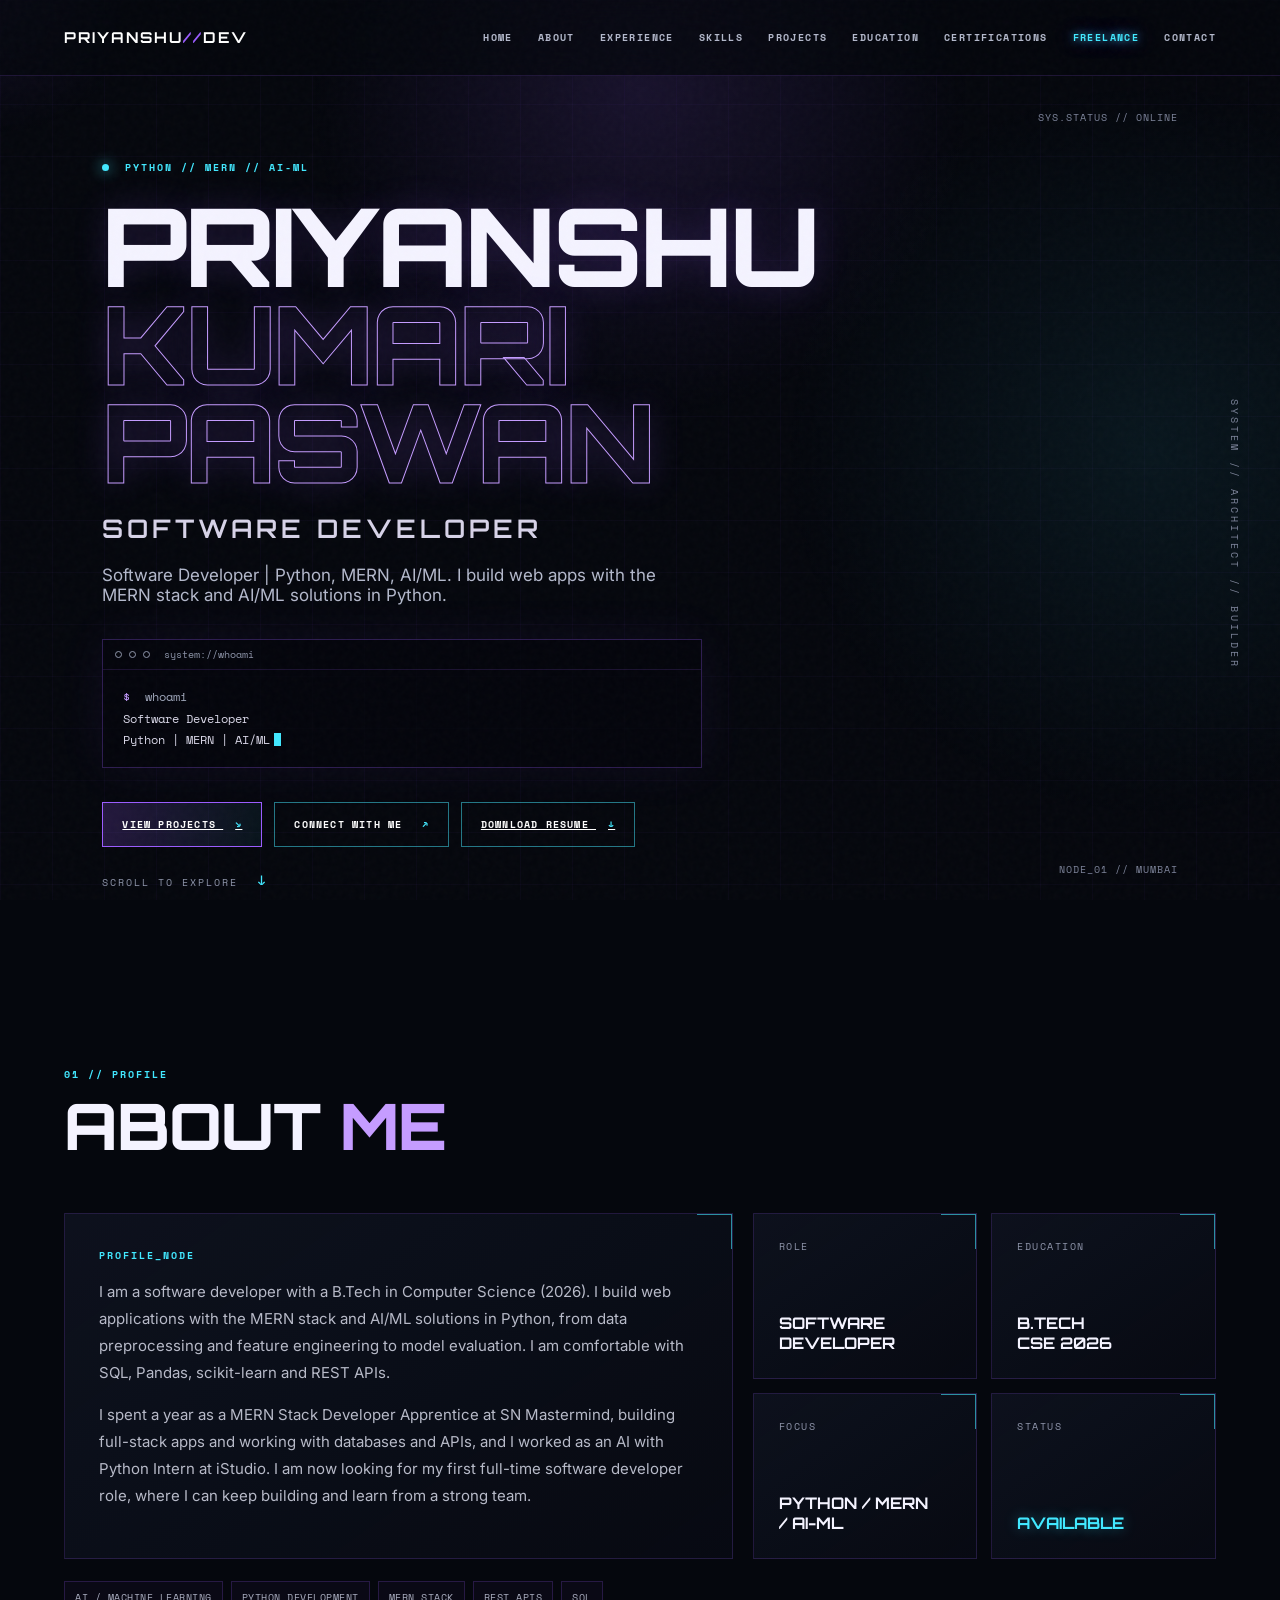
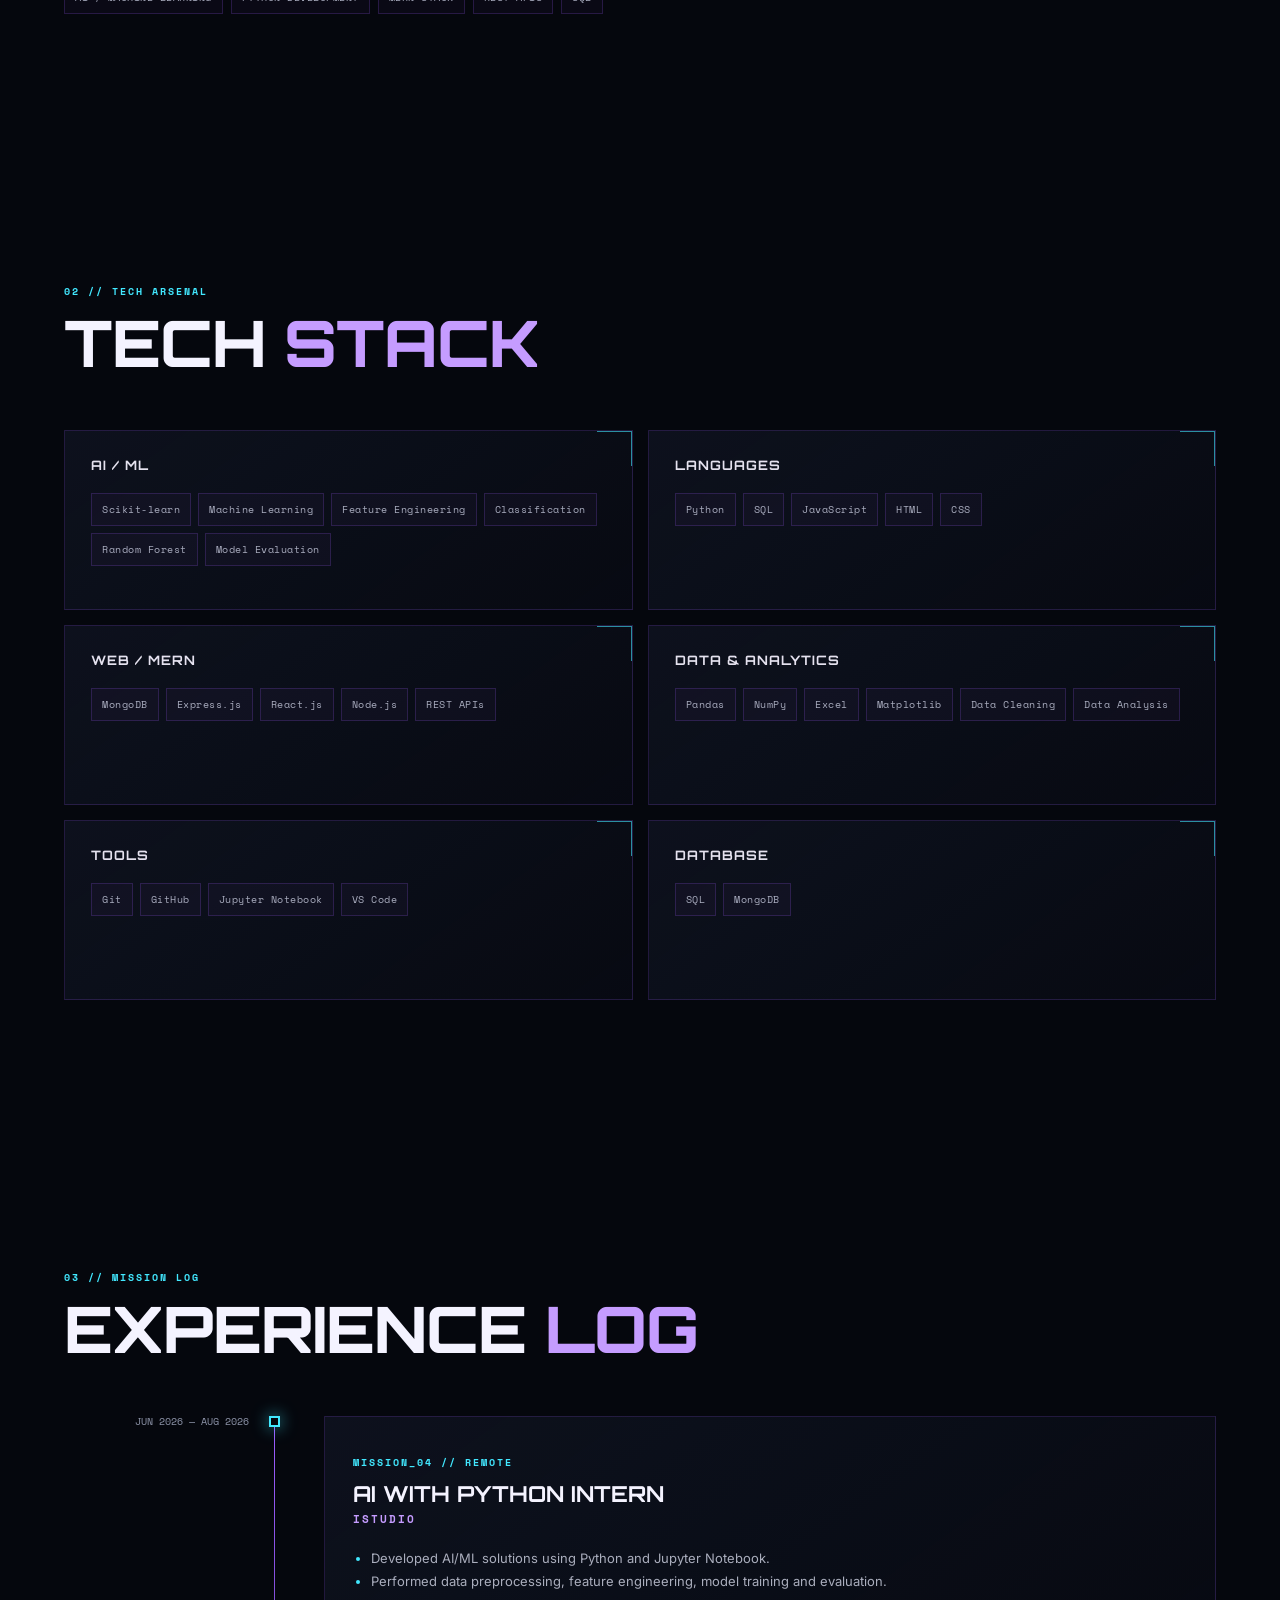
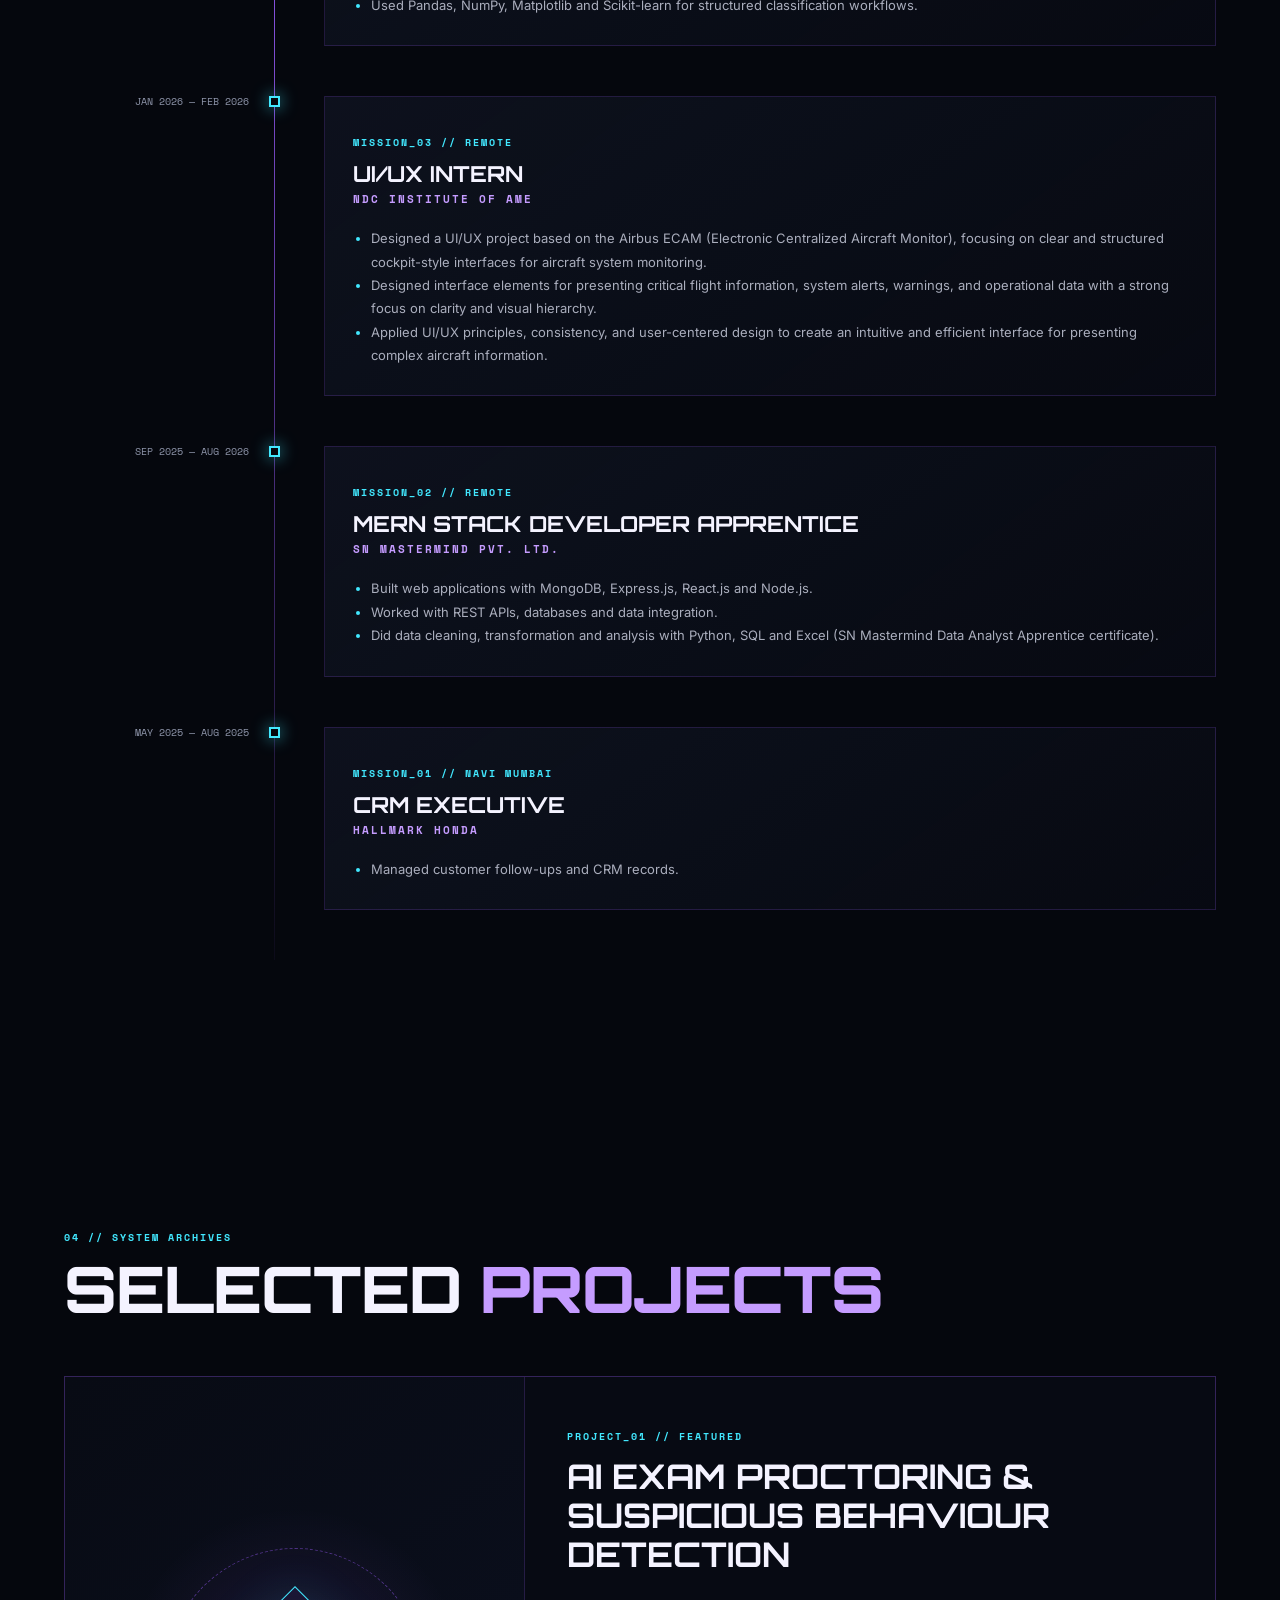
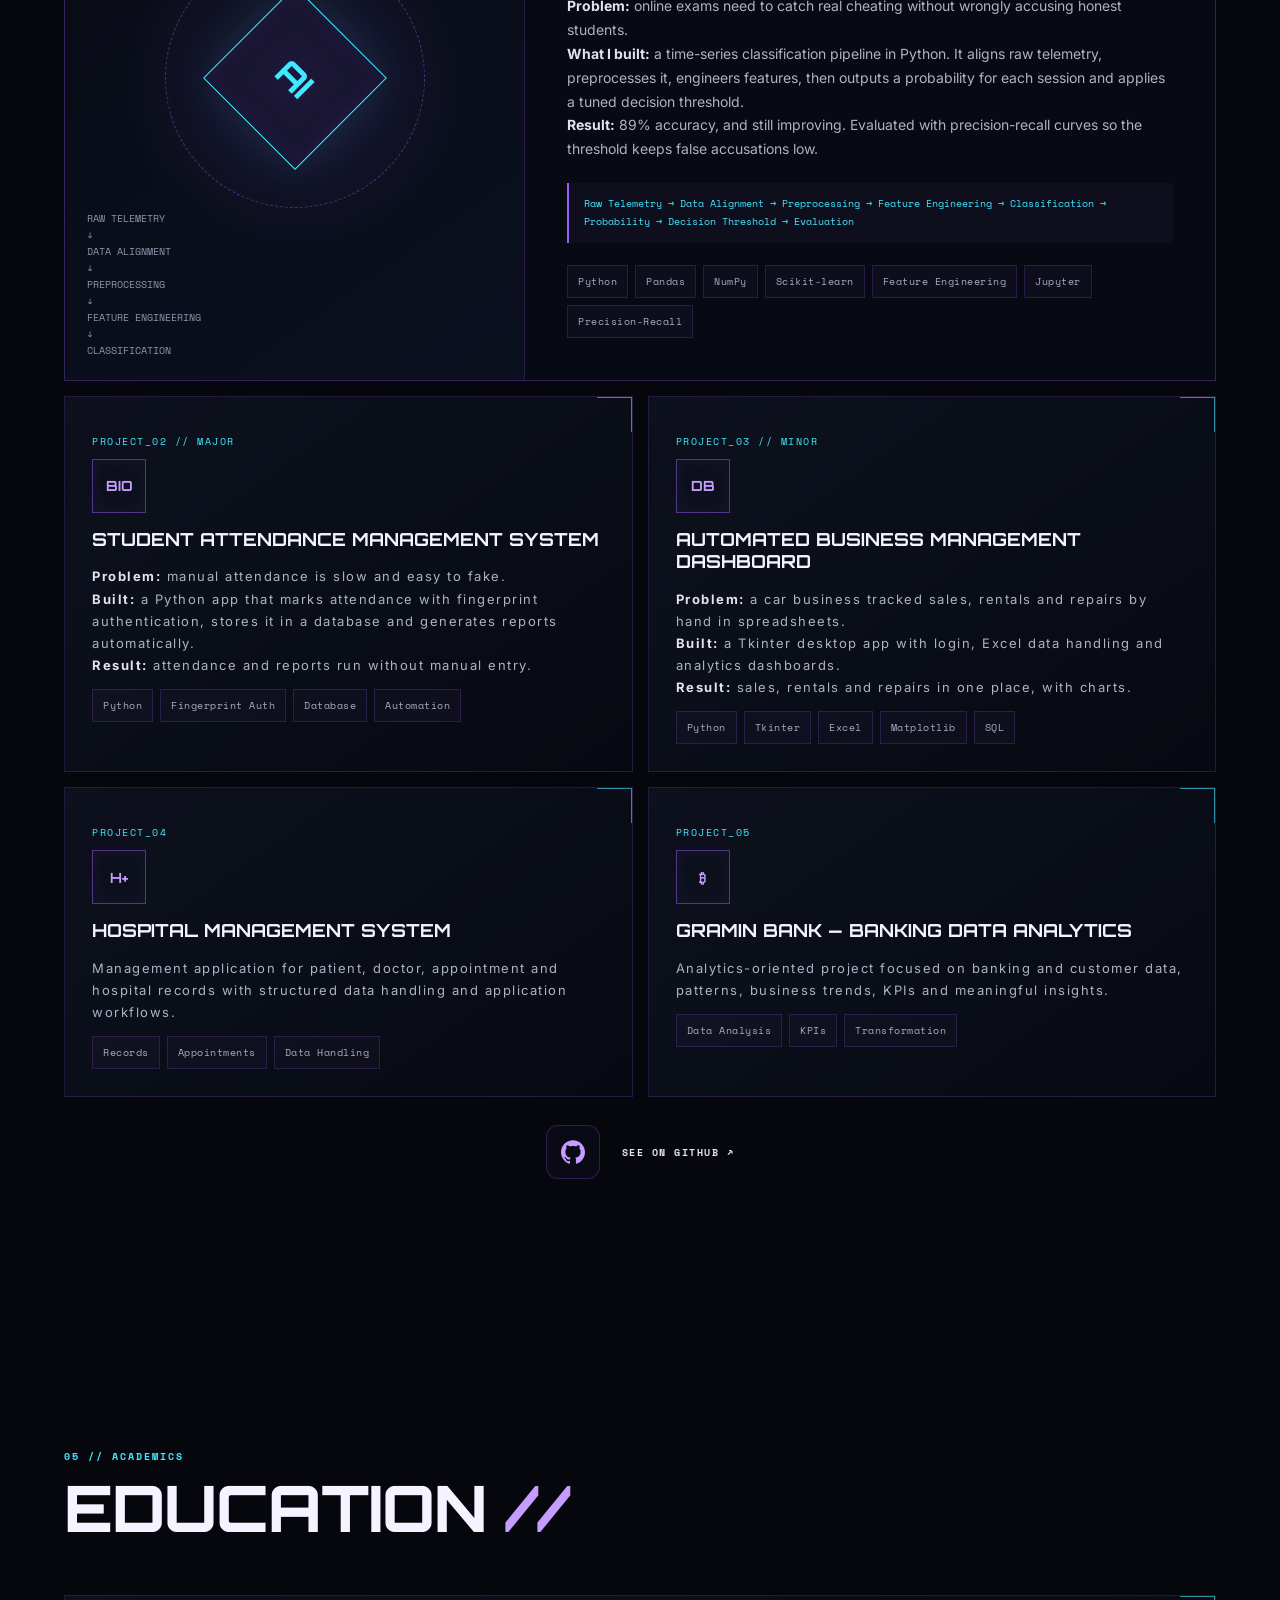
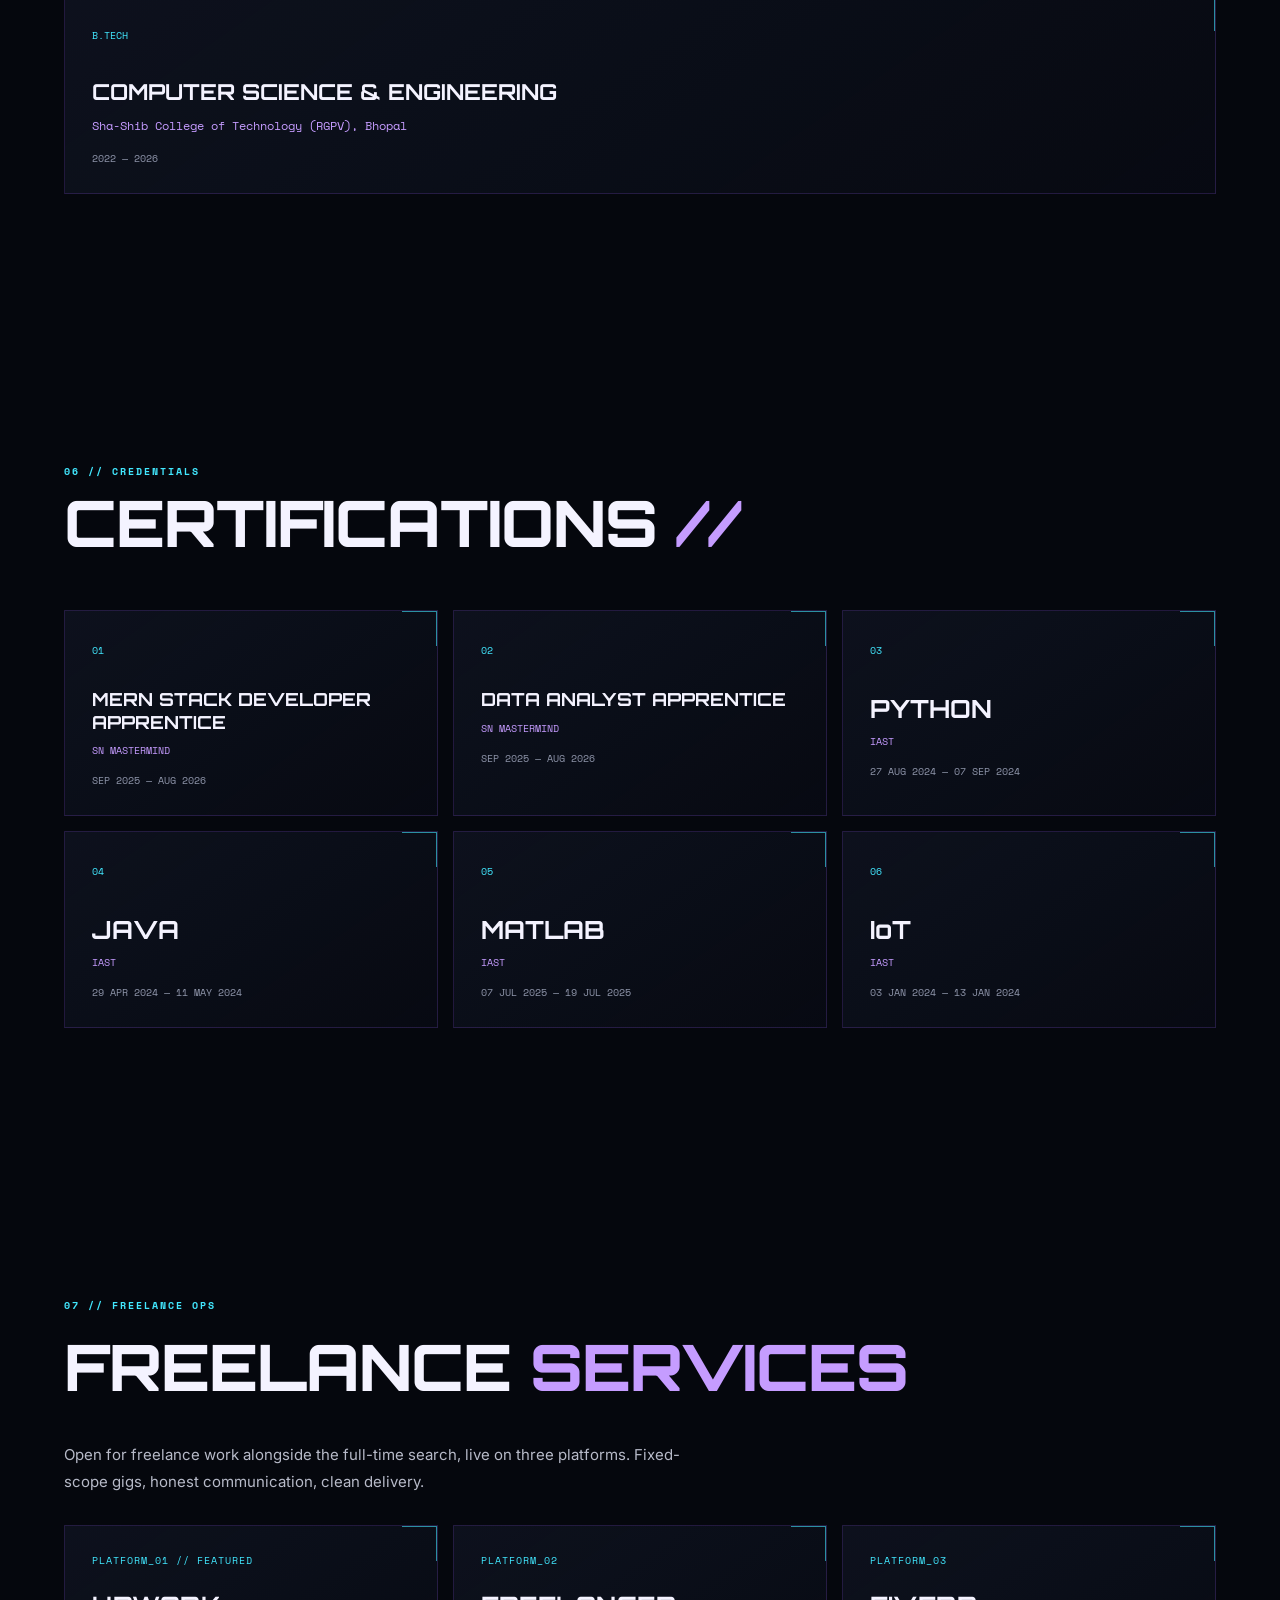
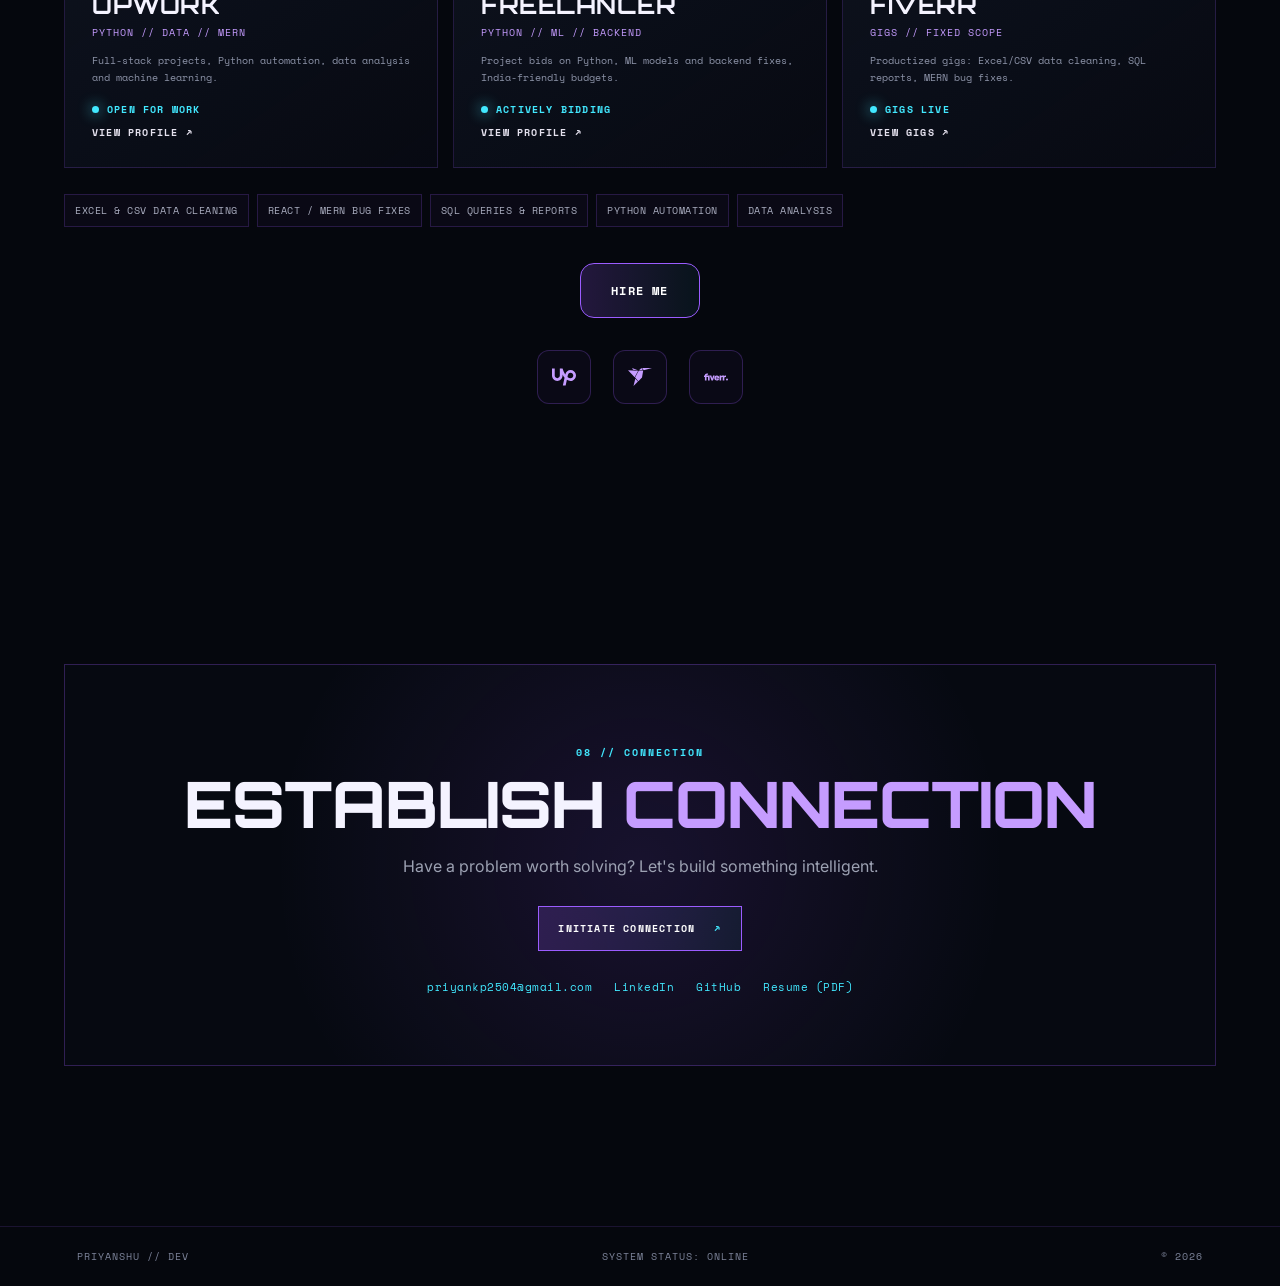
==== commit 00d0ffe0: "Add files via upload" ====
--- a/index.html
+++ b/index.html
@@ -251,7 +251,7 @@
     <section id="freelance" class="section freelance">
       <div class="section-head reveal">
         <p class="section-code">07 // FREELANCE OPS</p>
-        <h2 class="neon-title">FREELANCE <span>SERVICES</span><i class="neon-line neon-line-a" aria-hidden="true"></i><i class="neon-line neon-line-b" aria-hidden="true"></i></h2>
+        <h2 class="neon-title">FREELANCE <span>SERVICES</span></h2>
       </div>
       <p class="freelance-lead reveal">Open for freelance work alongside the full-time search, live on three platforms. Fixed-scope gigs, honest communication, clean delivery.</p>
       <div class="platform-grid">
--- a/style(5).css
+++ b/style(5).css
@@ -61,9 +61,6 @@
 
 /* FREELANCE SECTION - 3-platform redesign (Nov 16) */
 .neon-title{position:relative;display:inline-block}
-.neon-line{position:absolute;left:0;height:2px;border-radius:2px;background:linear-gradient(90deg,var(--purple),var(--cyan));box-shadow:0 0 12px var(--purple),0 0 22px rgba(66,232,255,.5);animation:neonFlicker 3.4s infinite}
-.neon-line-a{width:100%;bottom:-14px}
-.neon-line-b{width:calc(100% - 38px);bottom:-26px;animation-delay:1.2s}
 .nav-freelance{color:var(--cyan)!important;text-shadow:0 0 8px rgba(66,232,255,.75),0 0 18px rgba(155,92,255,.6);animation:neonFlicker 4.2s infinite}
 @keyframes neonFlicker{0%,100%{opacity:1}3%{opacity:.45}5%{opacity:1}46%{opacity:1}48%{opacity:.6}50%{opacity:1}73%{opacity:.8}75%{opacity:1}}
 .platform-grid{display:grid;grid-template-columns:repeat(3,1fr);gap:15px}
@@ -83,7 +80,7 @@
 @keyframes hireDepth{0%,100%{transform:perspective(400px) translateZ(0);box-shadow:0 0 32px rgba(155,92,255,.4),0 16px 34px rgba(0,0,0,.5)}50%{transform:perspective(400px) translateZ(-28px) scale(.965);box-shadow:0 0 8px rgba(155,92,255,.14),0 2px 6px rgba(0,0,0,.55)}}
 @media(max-width:900px){.platform-grid{grid-template-columns:1fr 1fr}}
 @media(max-width:680px){.platform-grid{grid-template-columns:1fr}}
-@media(prefers-reduced-motion:reduce){.neon-line,.nav-freelance,.hire-depth{animation:none}}
+@media(prefers-reduced-motion:reduce){.nav-freelance,.hire-depth{animation:none}}
 
 /* HIRE ME static + linked platform logos (her pick, Nov 16) */
 .hire-static{cursor:default}
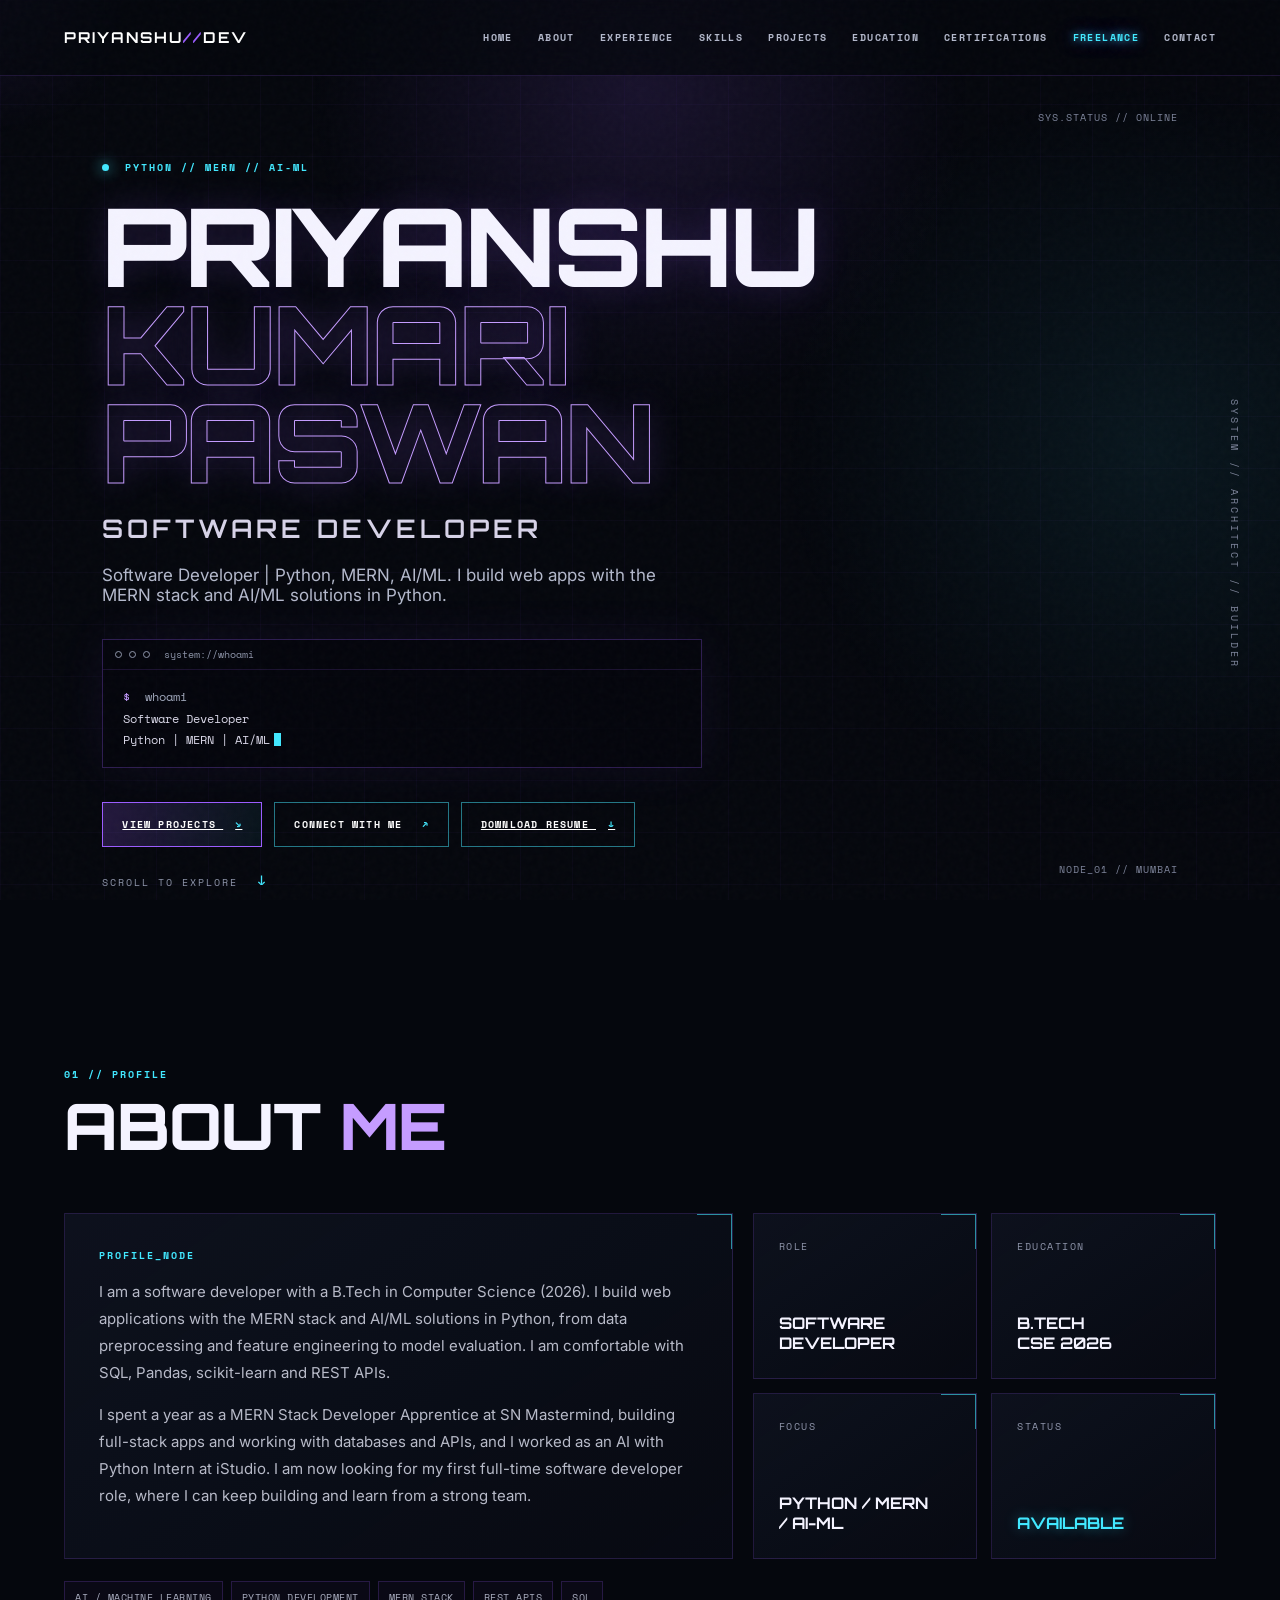
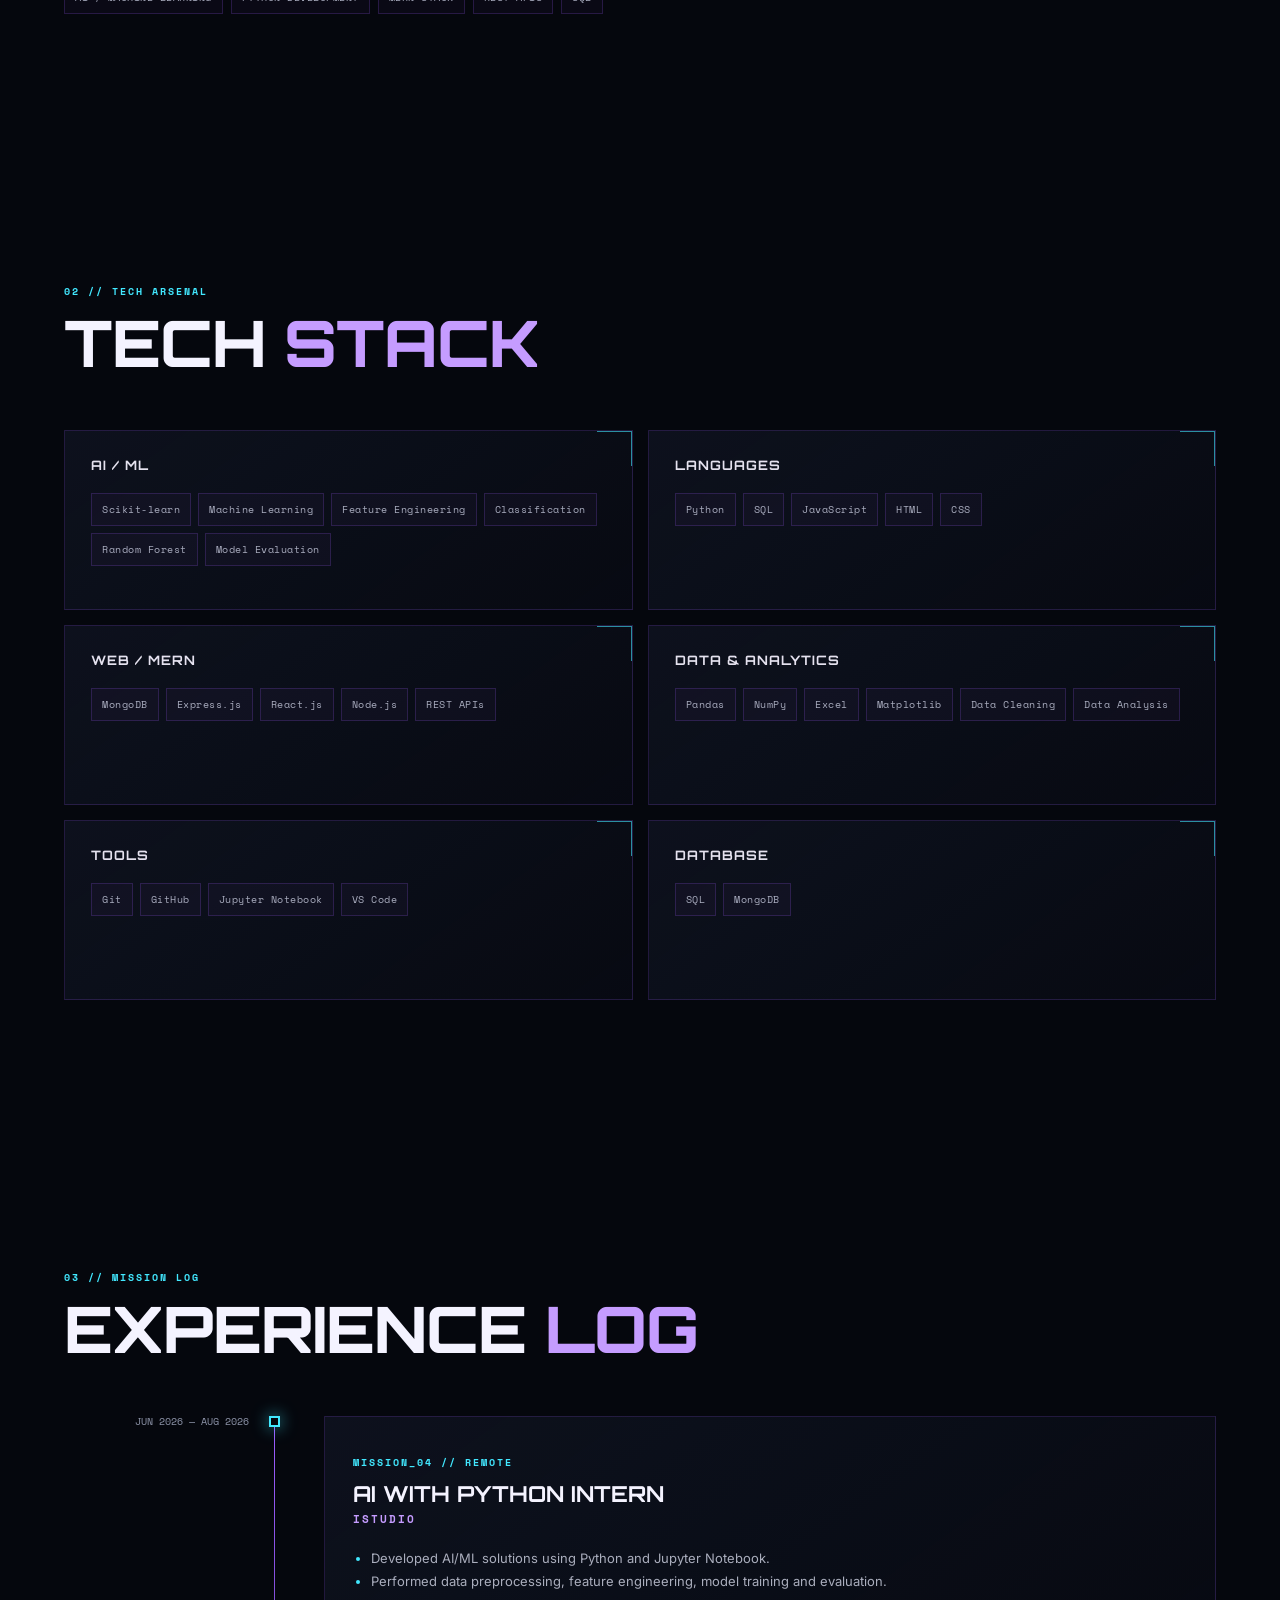
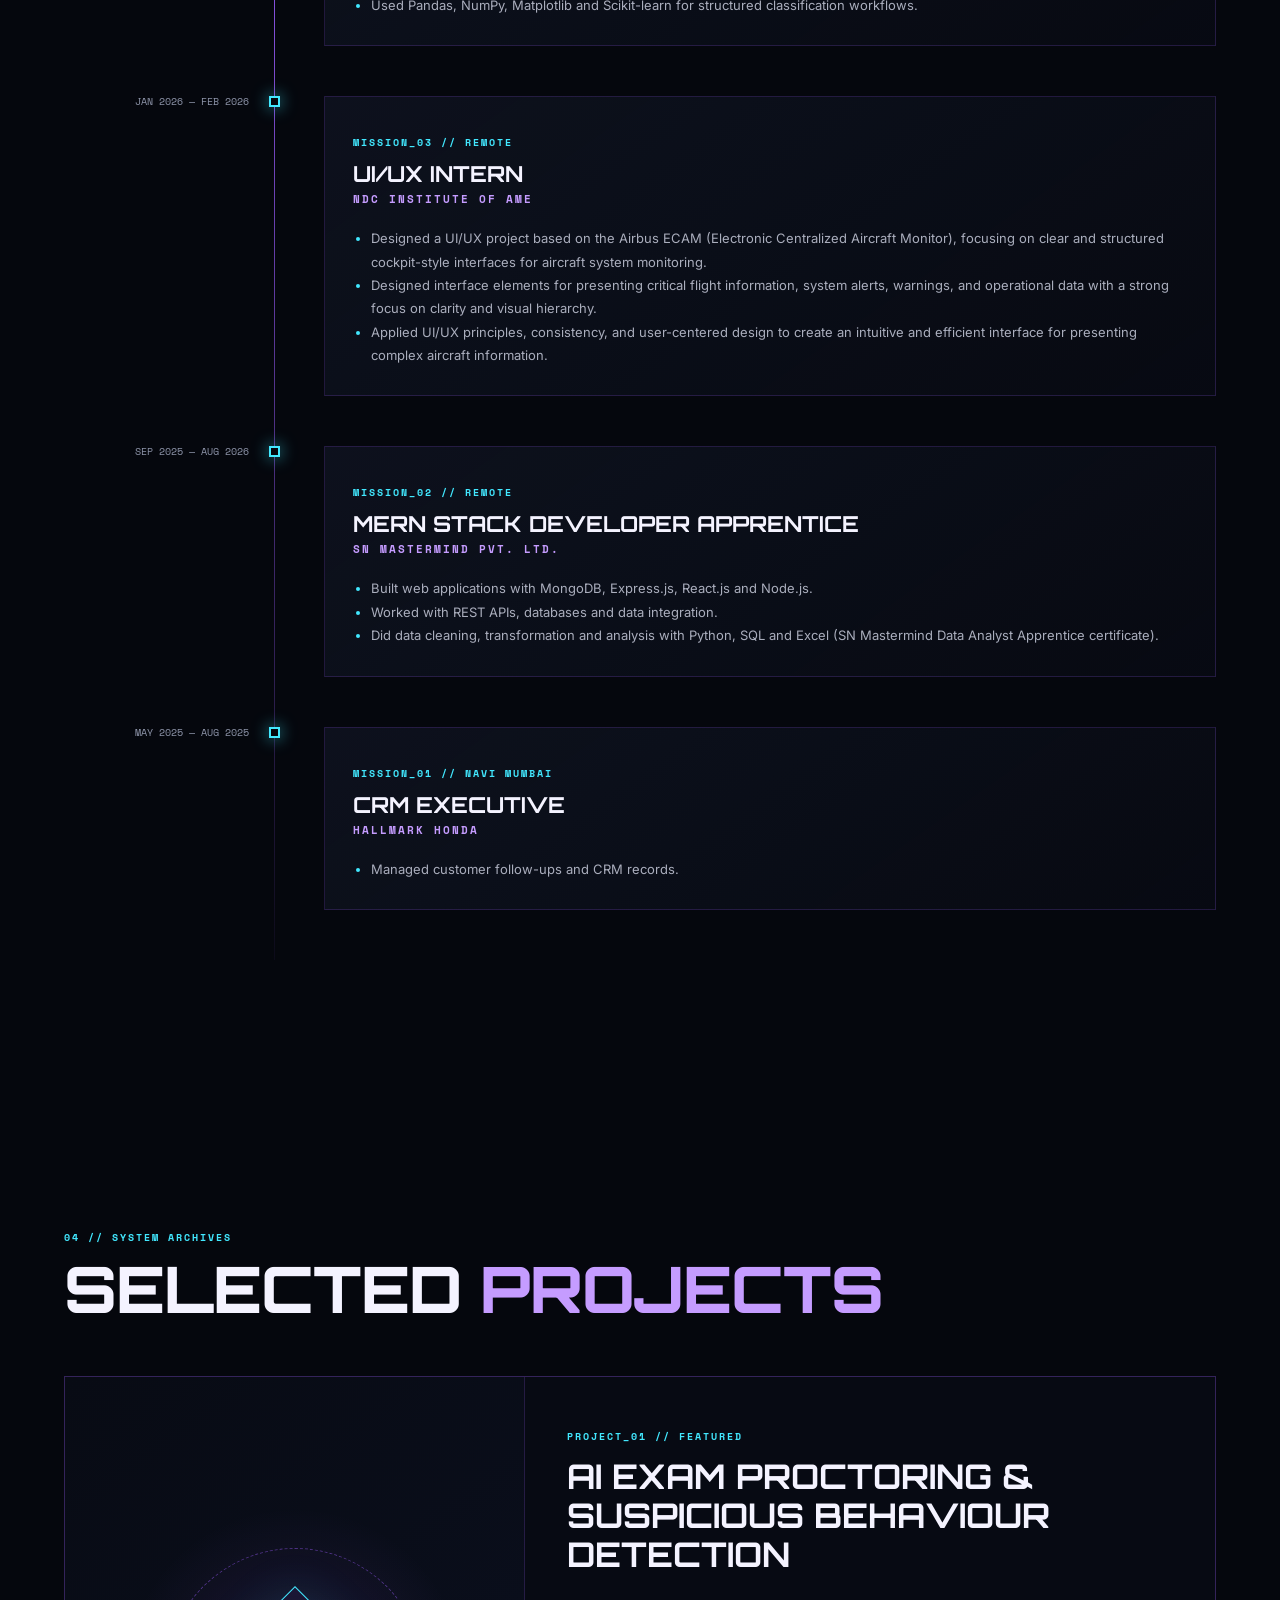
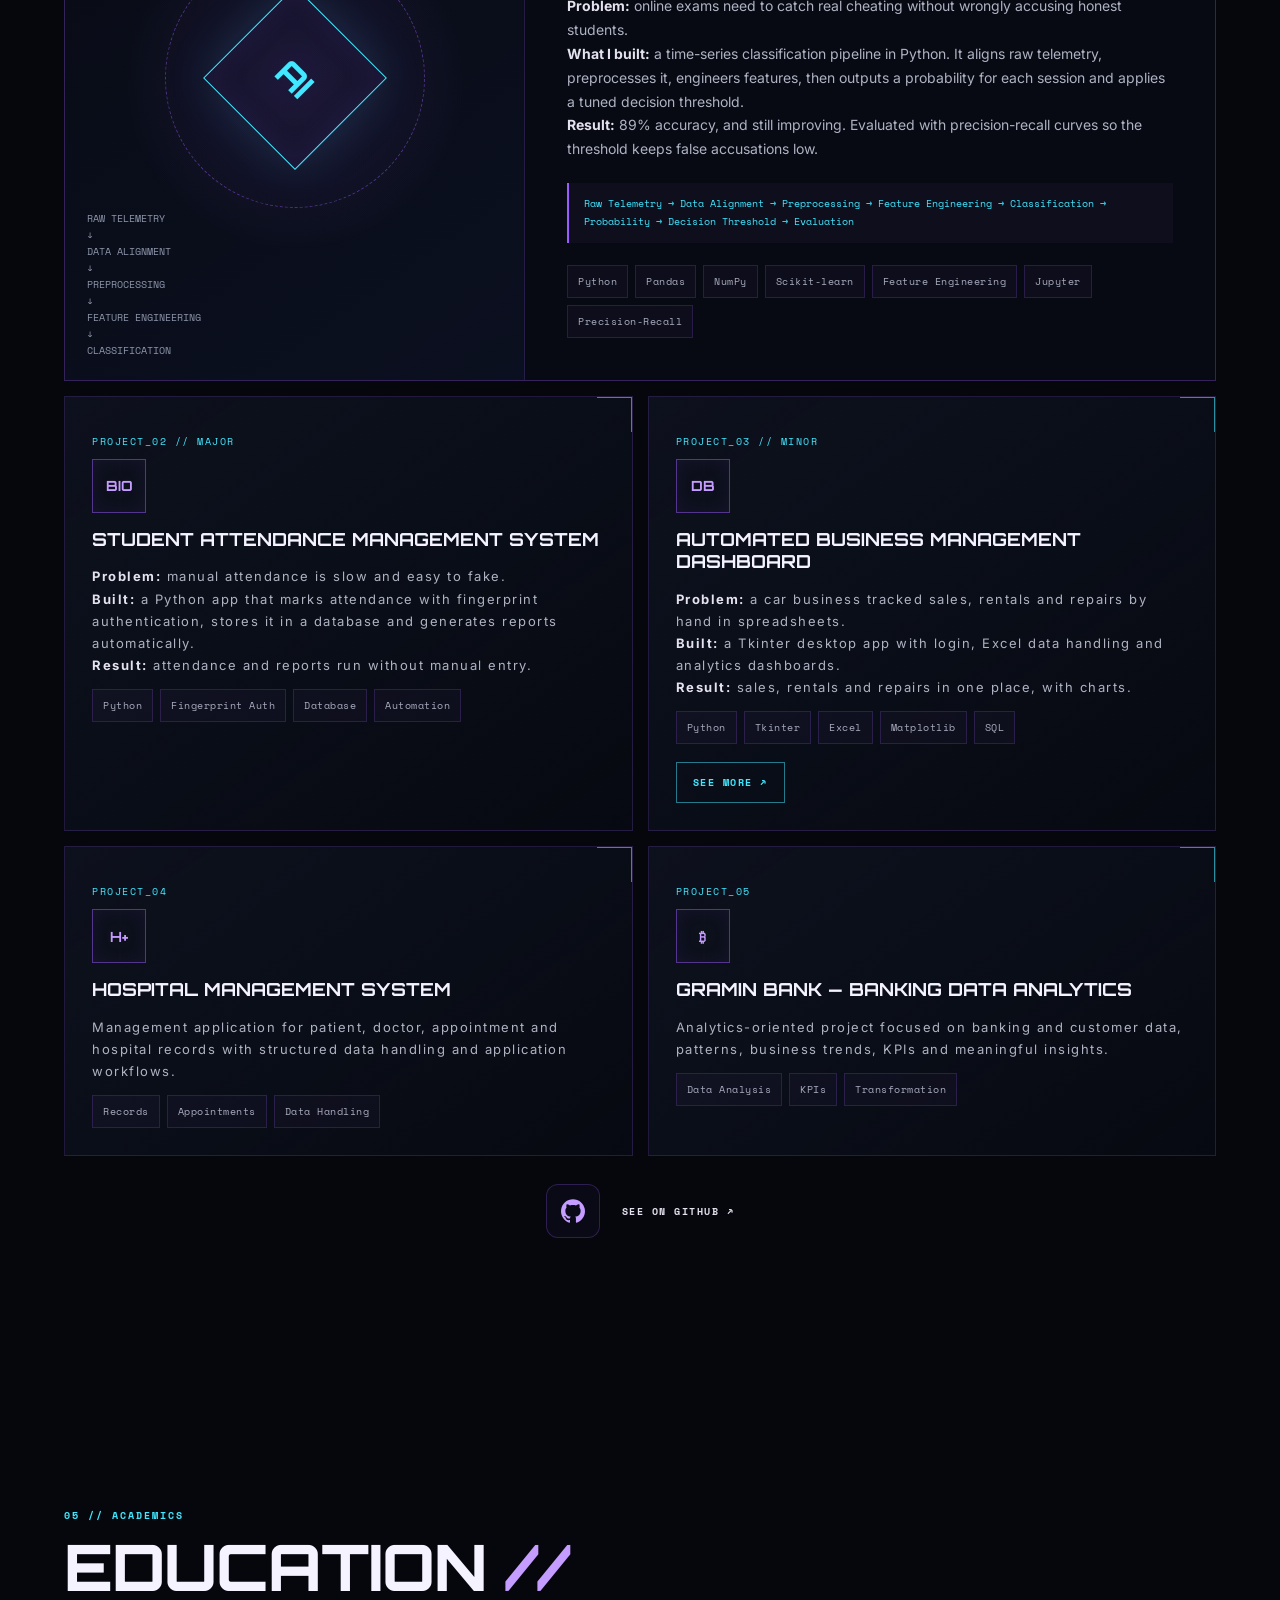
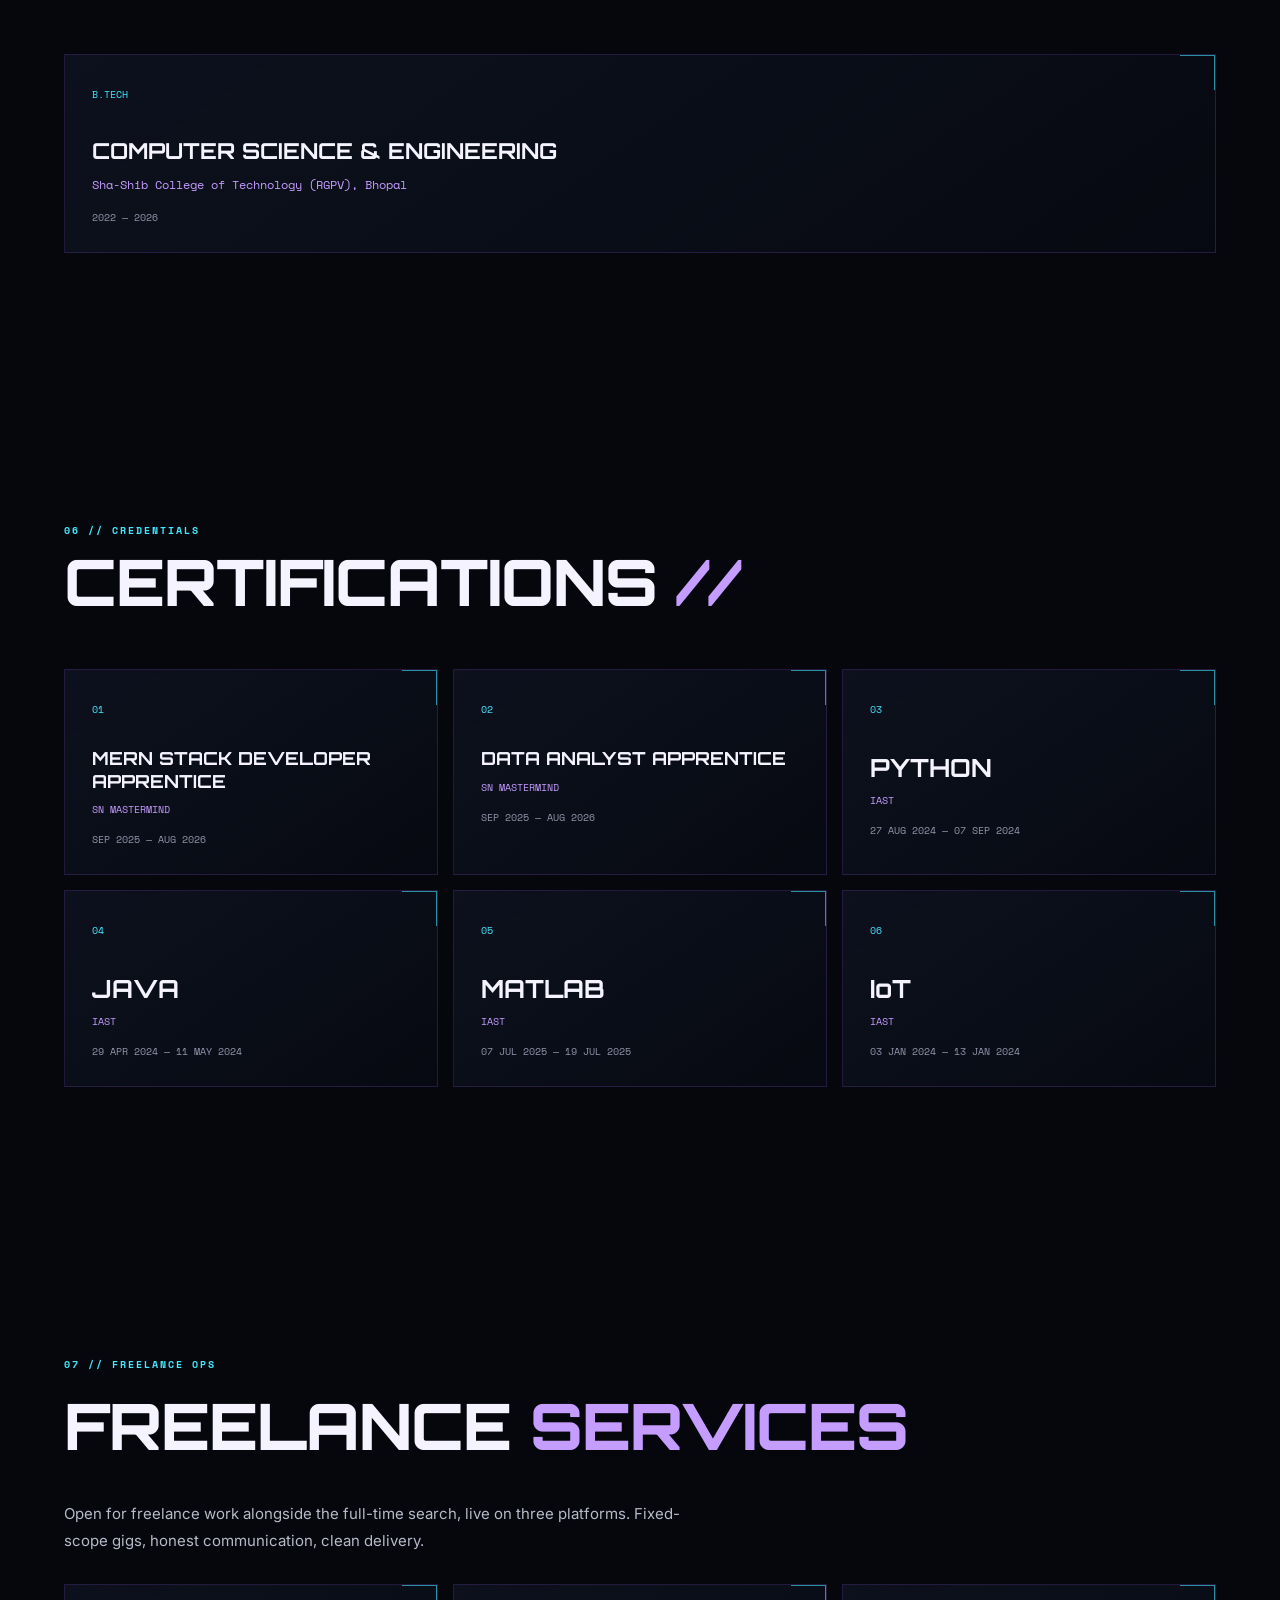
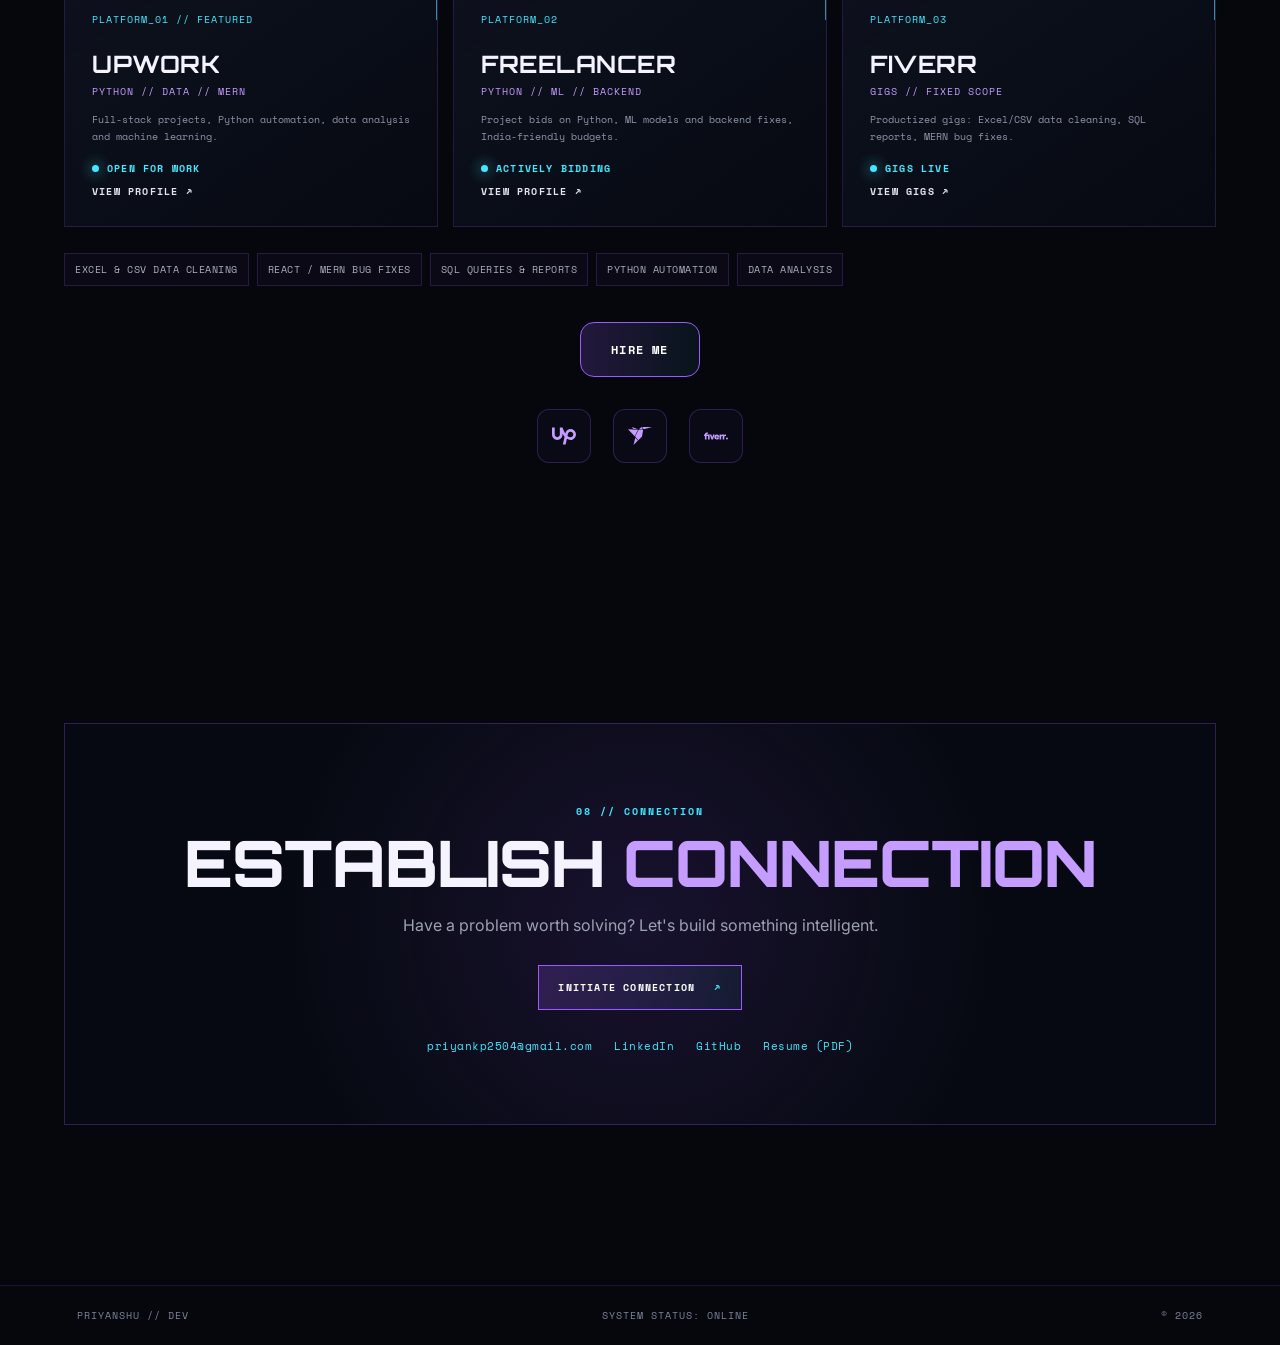
==== commit d541433e: "Add files via upload" ====
--- a/index.html
+++ b/index.html
@@ -218,7 +218,7 @@
       </div>
       <div class="project-grid">
         <article class="project-card reveal"><p>PROJECT_02 // MAJOR</p><div class="project-icon">BIO</div><h3>STUDENT ATTENDANCE MANAGEMENT SYSTEM</h3><p><b>Problem:</b> manual attendance is slow and easy to fake.<br><b>Built:</b> a Python app that marks attendance with fingerprint authentication, stores it in a database and generates reports automatically.<br><b>Result:</b> attendance and reports run without manual entry.</p><div class="chips"><span>Python</span><span>Fingerprint Auth</span><span>Database</span><span>Automation</span></div></article>
-        <article class="project-card reveal"><p>PROJECT_03 // MINOR</p><div class="project-icon">DB</div><h3>AUTOMATED BUSINESS MANAGEMENT DASHBOARD</h3><p><b>Problem:</b> a car business tracked sales, rentals and repairs by hand in spreadsheets.<br><b>Built:</b> a Tkinter desktop app with login, Excel data handling and analytics dashboards.<br><b>Result:</b> sales, rentals and repairs in one place, with charts.</p><div class="chips"><span>Python</span><span>Tkinter</span><span>Excel</span><span>Matplotlib</span><span>SQL</span></div></article>
+        <article class="project-card reveal"><p>PROJECT_03 // MINOR</p><div class="project-icon">DB</div><h3>AUTOMATED BUSINESS MANAGEMENT DASHBOARD</h3><p><b>Problem:</b> a car business tracked sales, rentals and repairs by hand in spreadsheets.<br><b>Built:</b> a Tkinter desktop app with login, Excel data handling and analytics dashboards.<br><b>Result:</b> sales, rentals and repairs in one place, with charts.</p><div class="chips"><span>Python</span><span>Tkinter</span><span>Excel</span><span>Matplotlib</span><span>SQL</span></div><a class="card-link" href="honda-dashboard.html">SEE MORE &#8599;</a></article>
         <article class="project-card reveal"><p>PROJECT_04</p><div class="project-icon">H+</div><h3>HOSPITAL MANAGEMENT SYSTEM</h3><p>Management application for patient, doctor, appointment and hospital records with structured data handling and application workflows.</p><div class="chips"><span>Records</span><span>Appointments</span><span>Data Handling</span></div></article>
         <article class="project-card reveal"><p>PROJECT_05</p><div class="project-icon">₿</div><h3>GRAMIN BANK — BANKING DATA ANALYTICS</h3><p>Analytics-oriented project focused on banking and customer data, patterns, business trends, KPIs and meaningful insights.</p><div class="chips"><span>Data Analysis</span><span>KPIs</span><span>Transformation</span></div></article>
       </div>
--- a/style(5).css
+++ b/style(5).css
@@ -92,3 +92,6 @@
 /* See on GitHub tile under projects (Nov 16) */
 .github-cta{align-items:center}
 .github-cta-label{font:700 10px var(--mono);letter-spacing:1.5px;color:#e5e2ef}
+
+.card-link{display:inline-block;margin-top:18px;font:700 10px var(--mono);letter-spacing:1.5px;color:var(--cyan);text-decoration:none;border:1px solid rgba(66,232,255,.5);padding:12px 16px;transition:.25s}
+.card-link:hover{box-shadow:0 0 25px rgba(66,232,255,.25);transform:translateY(-2px);color:#fff}
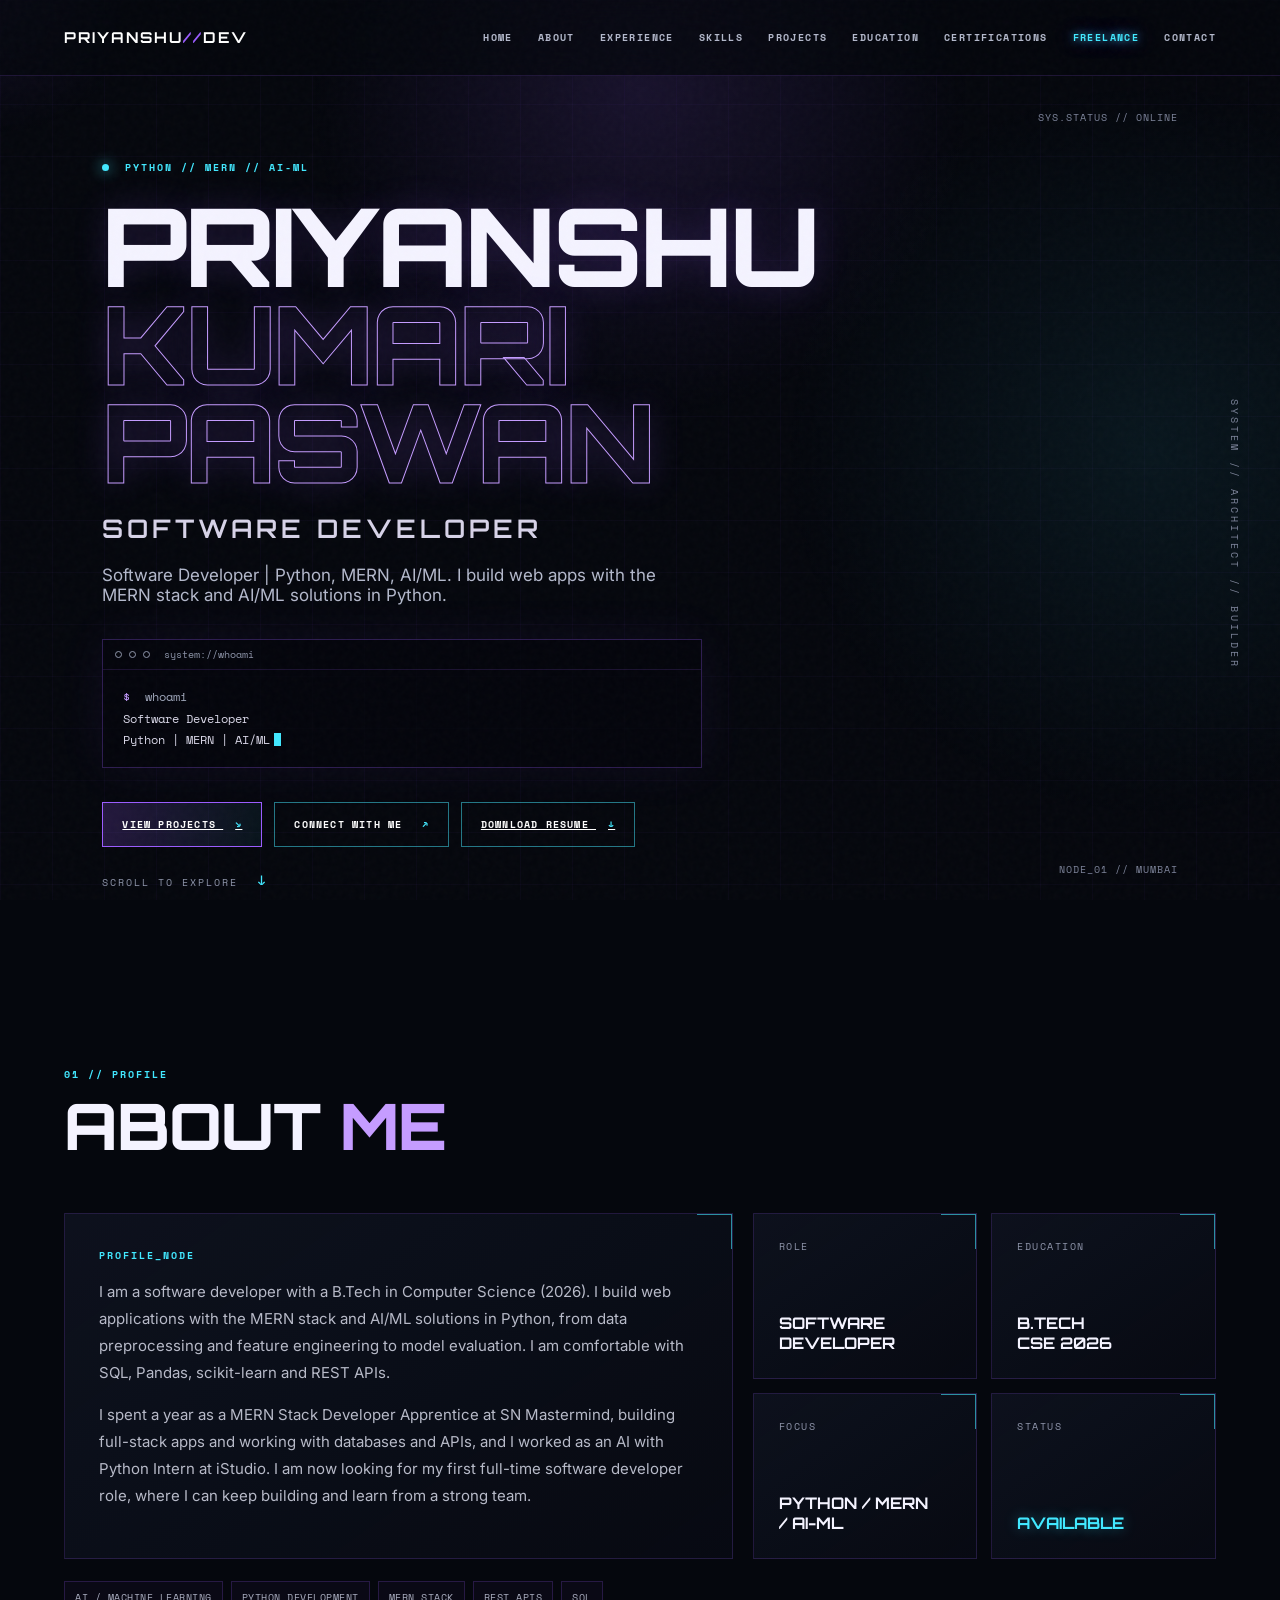
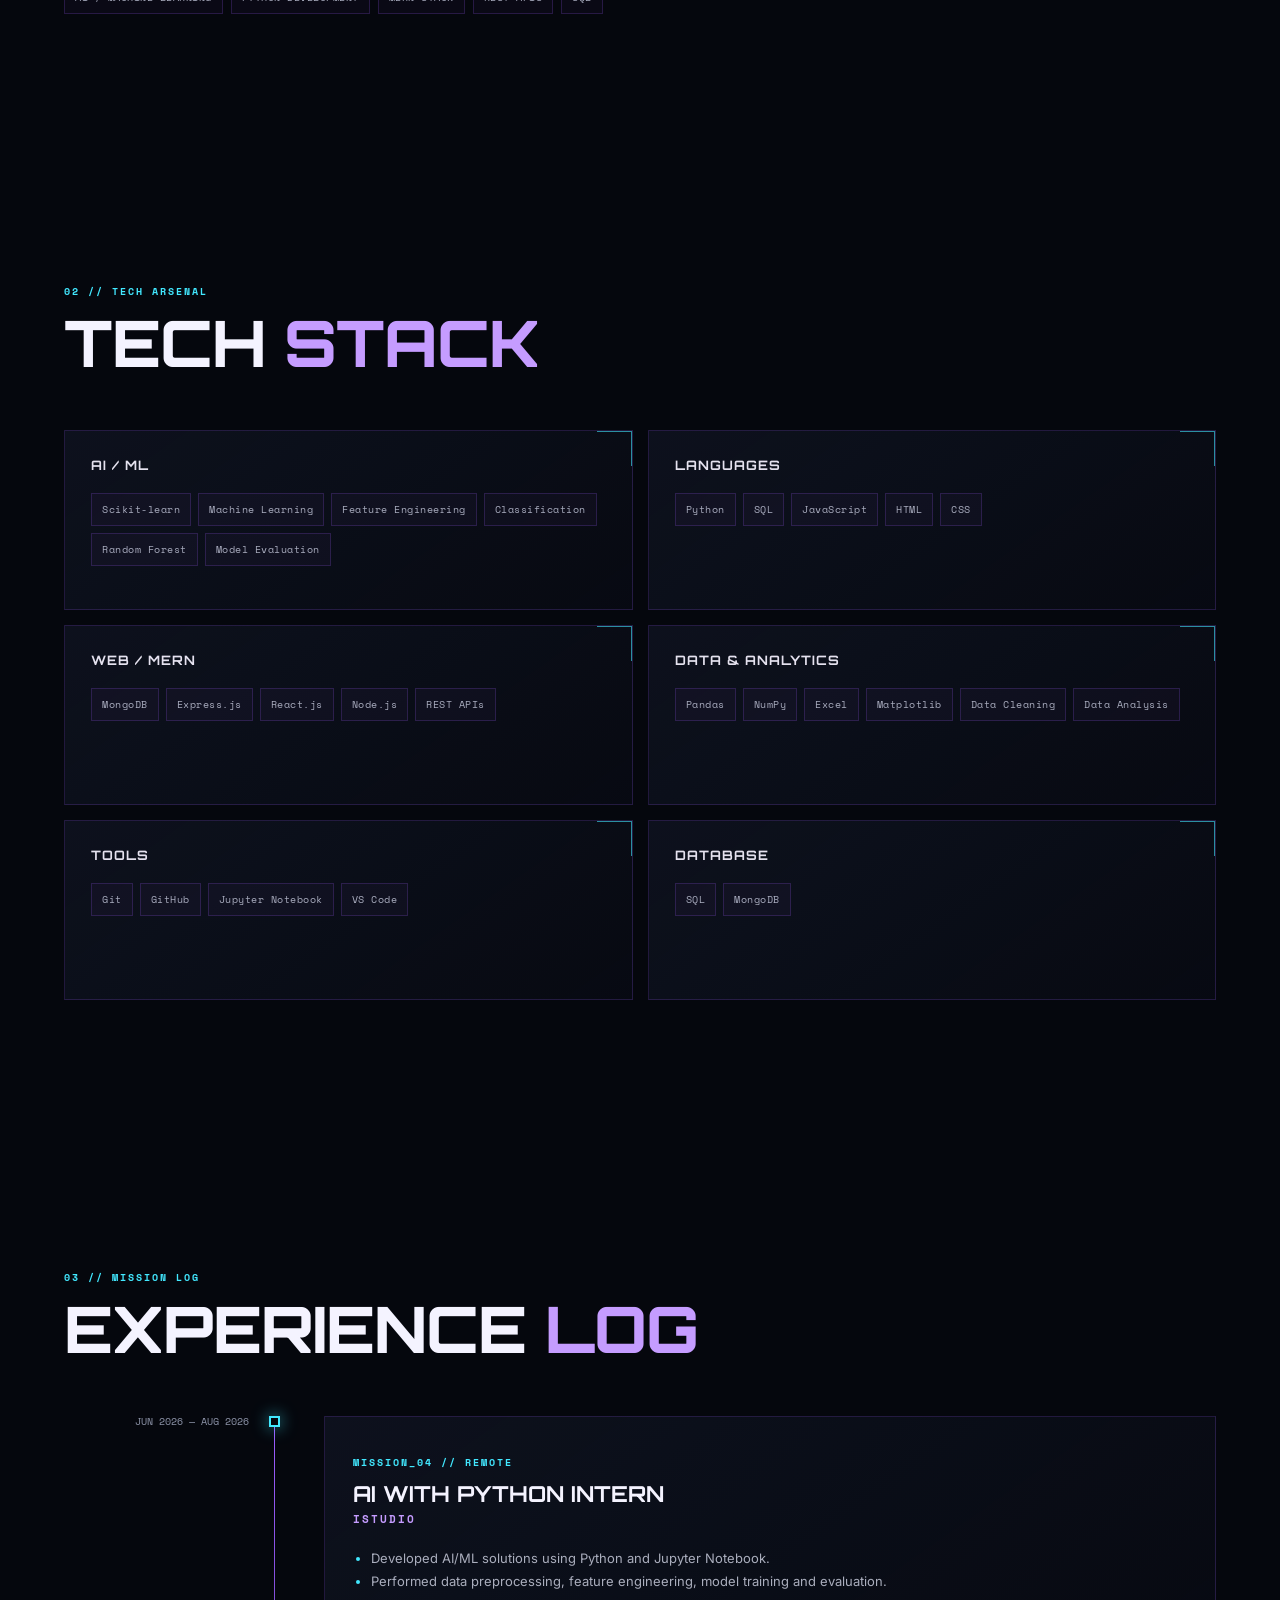
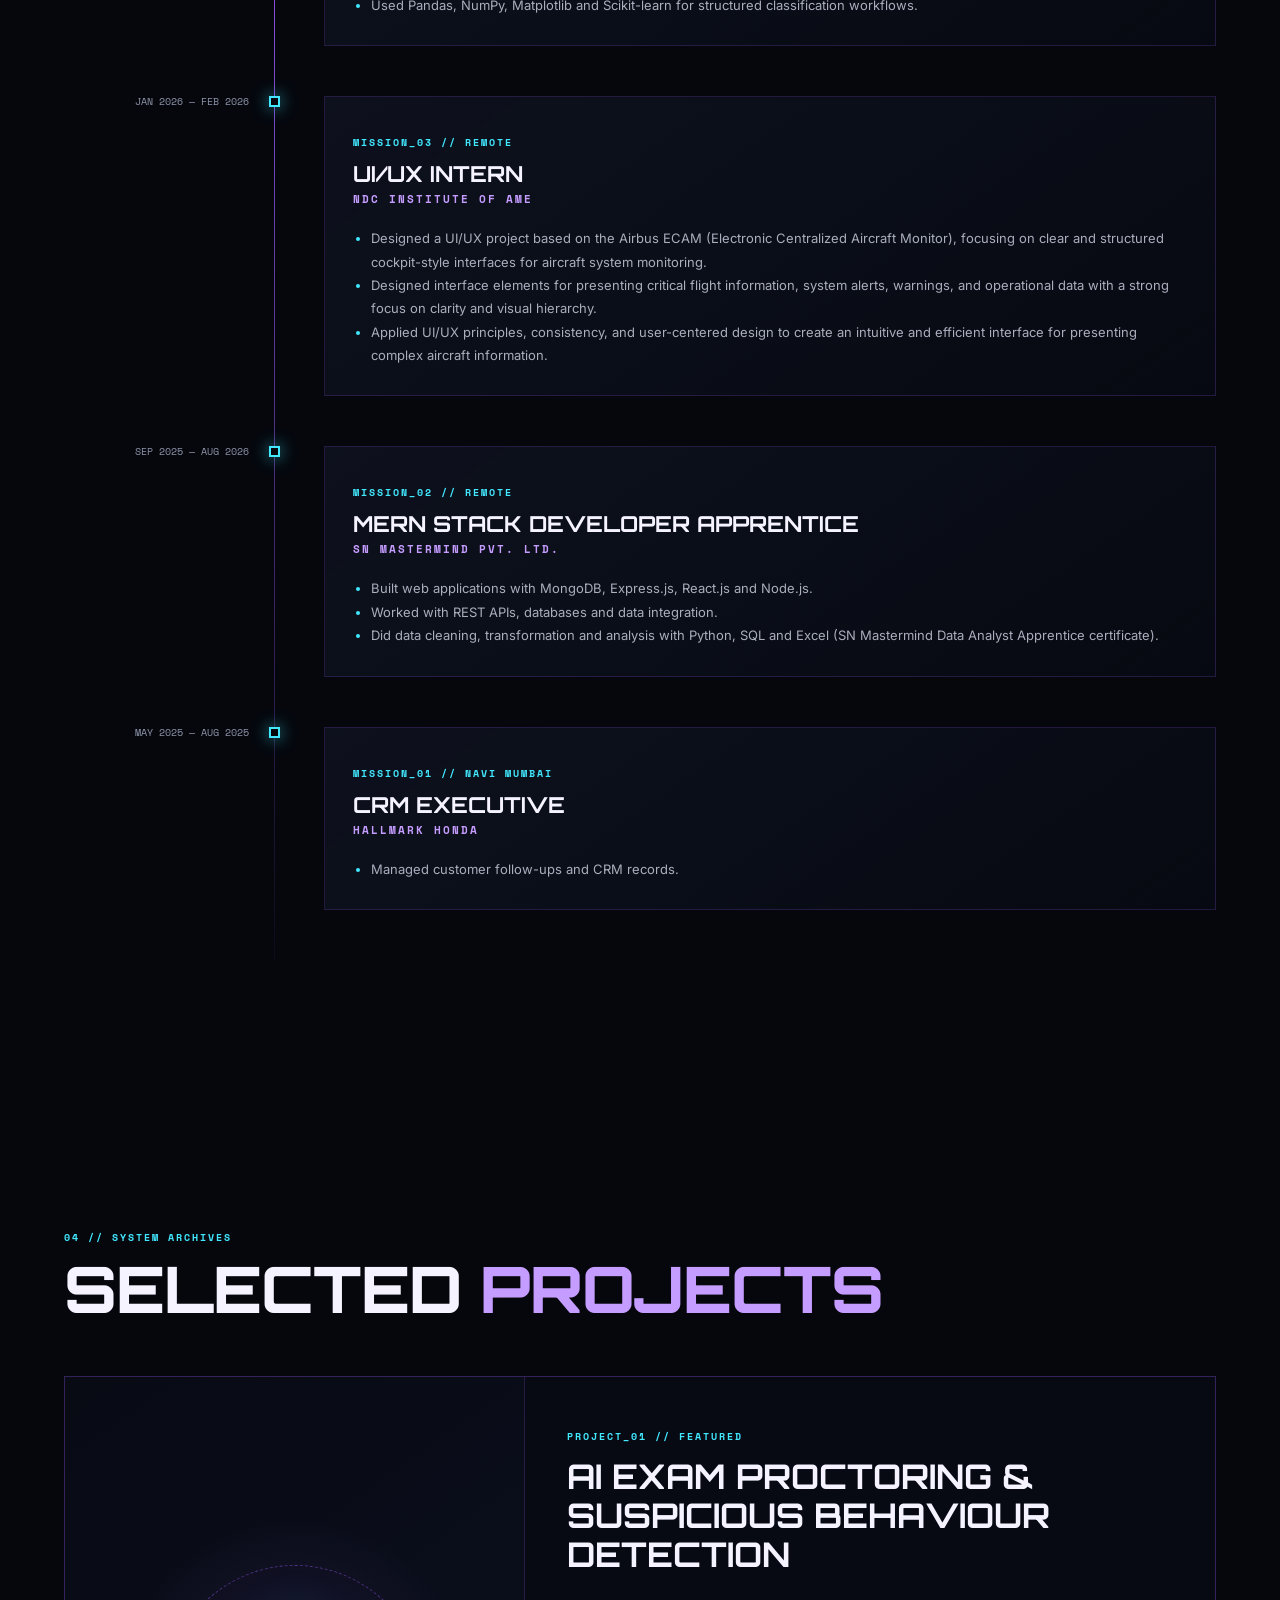
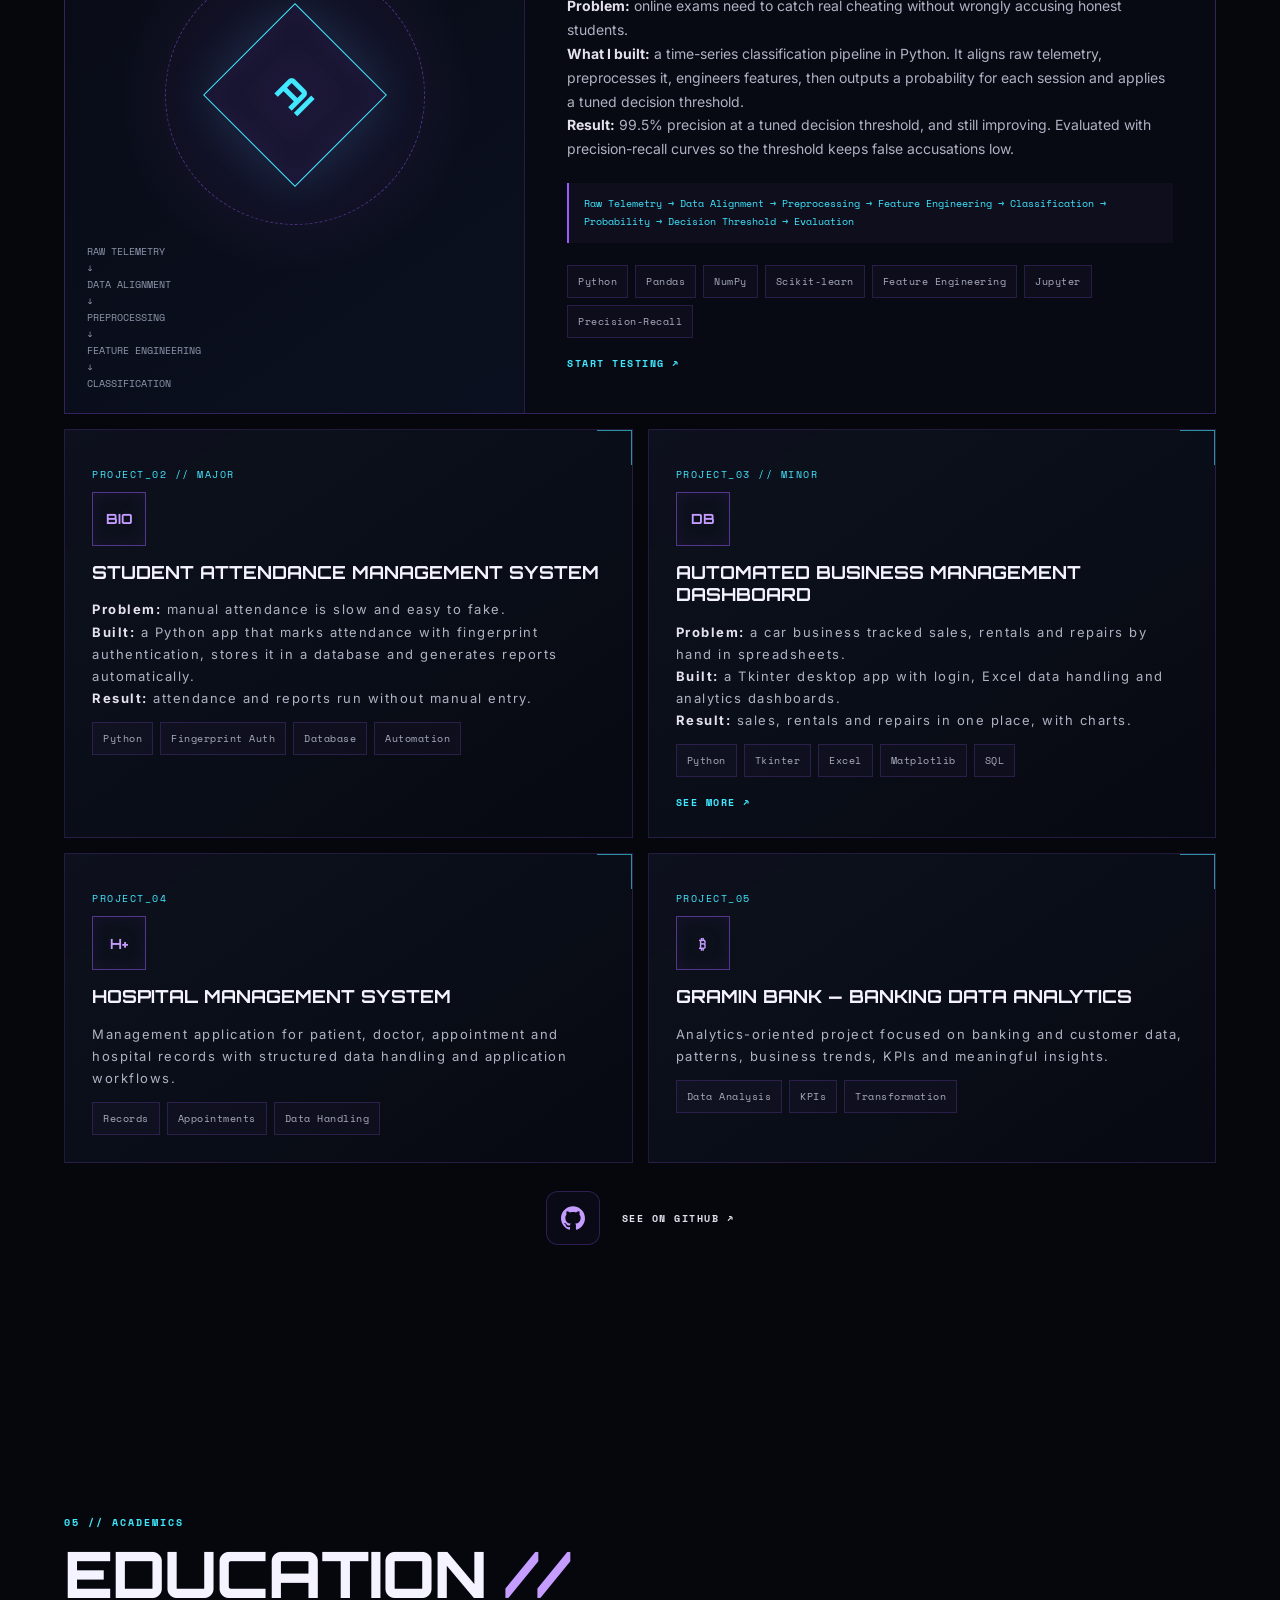
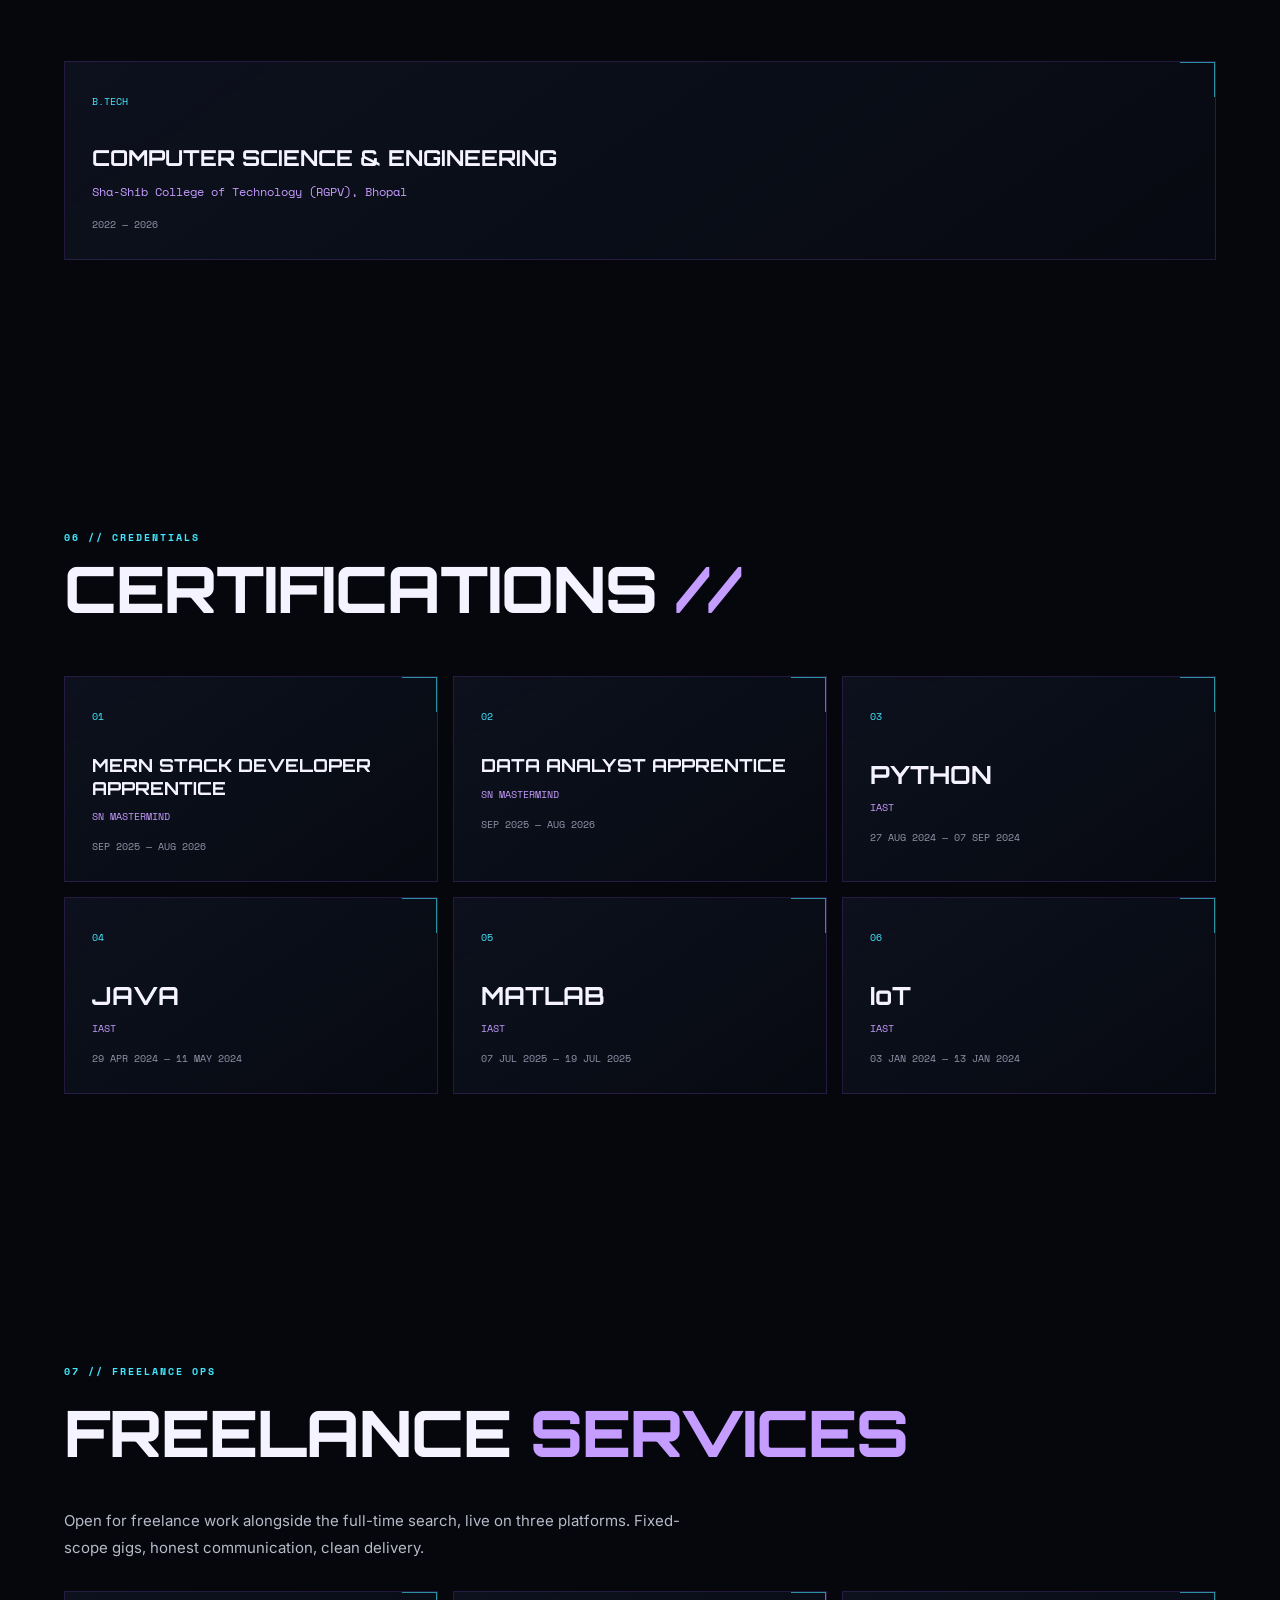
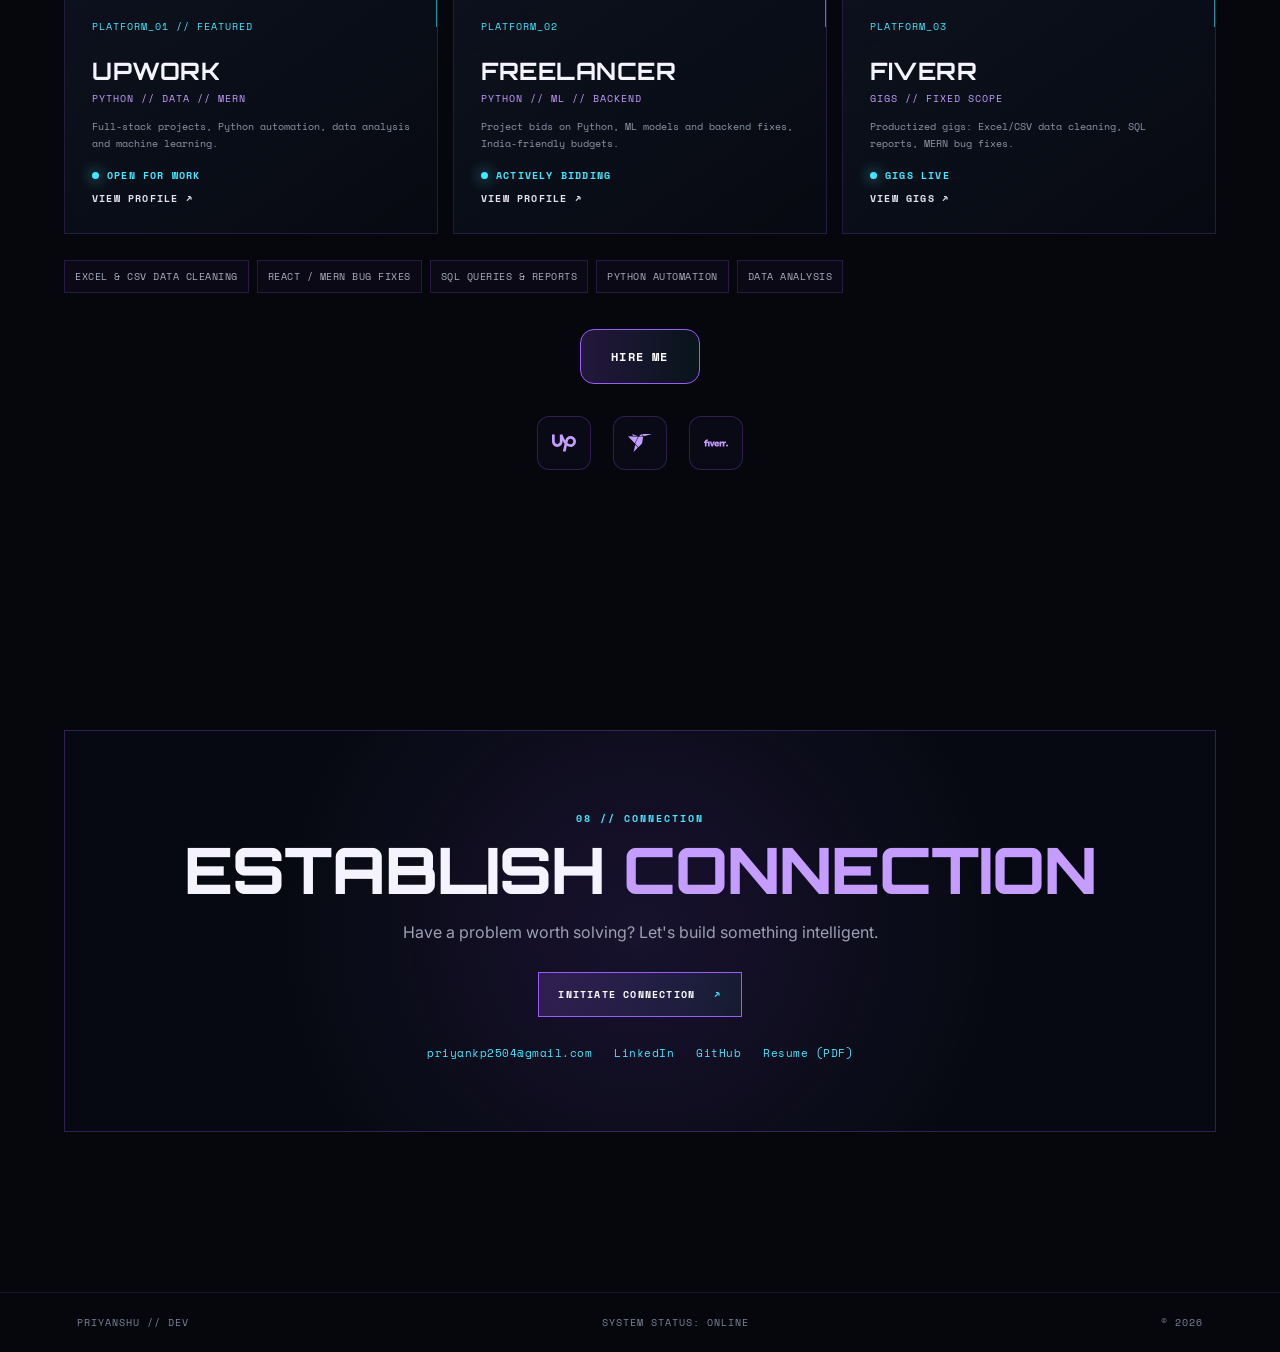
==== commit ef30c586: "Add files via upload" ====
--- a/index.html
+++ b/index.html
@@ -211,9 +211,10 @@
         <div class="project-info">
           <p class="card-tag">PROJECT_01 // FEATURED</p>
           <h3>AI EXAM PROCTORING &amp;<br>SUSPICIOUS BEHAVIOUR DETECTION</h3>
-          <p><b>Problem:</b> online exams need to catch real cheating without wrongly accusing honest students.<br><b>What I built:</b> a time-series classification pipeline in Python. It aligns raw telemetry, preprocesses it, engineers features, then outputs a probability for each session and applies a tuned decision threshold.<br><b>Result:</b> 89% accuracy, and still improving. Evaluated with precision-recall curves so the threshold keeps false accusations low.</p>
+          <p><b>Problem:</b> online exams need to catch real cheating without wrongly accusing honest students.<br><b>What I built:</b> a time-series classification pipeline in Python. It aligns raw telemetry, preprocesses it, engineers features, then outputs a probability for each session and applies a tuned decision threshold.<br><b>Result:</b> 99.5% precision at a tuned decision threshold, and still improving. Evaluated with precision-recall curves so the threshold keeps false accusations low.</p>
           <div class="pipeline">Raw Telemetry → Data Alignment → Preprocessing → Feature Engineering → Classification → Probability → Decision Threshold → Evaluation</div>
           <div class="chips"><span>Python</span><span>Pandas</span><span>NumPy</span><span>Scikit-learn</span><span>Feature Engineering</span><span>Jupyter</span><span>Precision-Recall</span></div>
+          <a class="card-link" href="eduguard.html">START TESTING &#8599;</a>
         </div>
       </div>
       <div class="project-grid">
--- a/style(5).css
+++ b/style(5).css
@@ -93,5 +93,5 @@
 .github-cta{align-items:center}
 .github-cta-label{font:700 10px var(--mono);letter-spacing:1.5px;color:#e5e2ef}
 
-.card-link{display:inline-block;margin-top:18px;font:700 10px var(--mono);letter-spacing:1.5px;color:var(--cyan);text-decoration:none;border:1px solid rgba(66,232,255,.5);padding:12px 16px;transition:.25s}
-.card-link:hover{box-shadow:0 0 25px rgba(66,232,255,.25);transform:translateY(-2px);color:#fff}
+.card-link{display:inline-block;margin-top:18px;font:700 10px var(--mono);letter-spacing:1.5px;color:var(--cyan);text-decoration:none;transition:.25s}
+.card-link:hover{color:#fff;text-shadow:0 0 12px rgba(66,232,255,.6)}
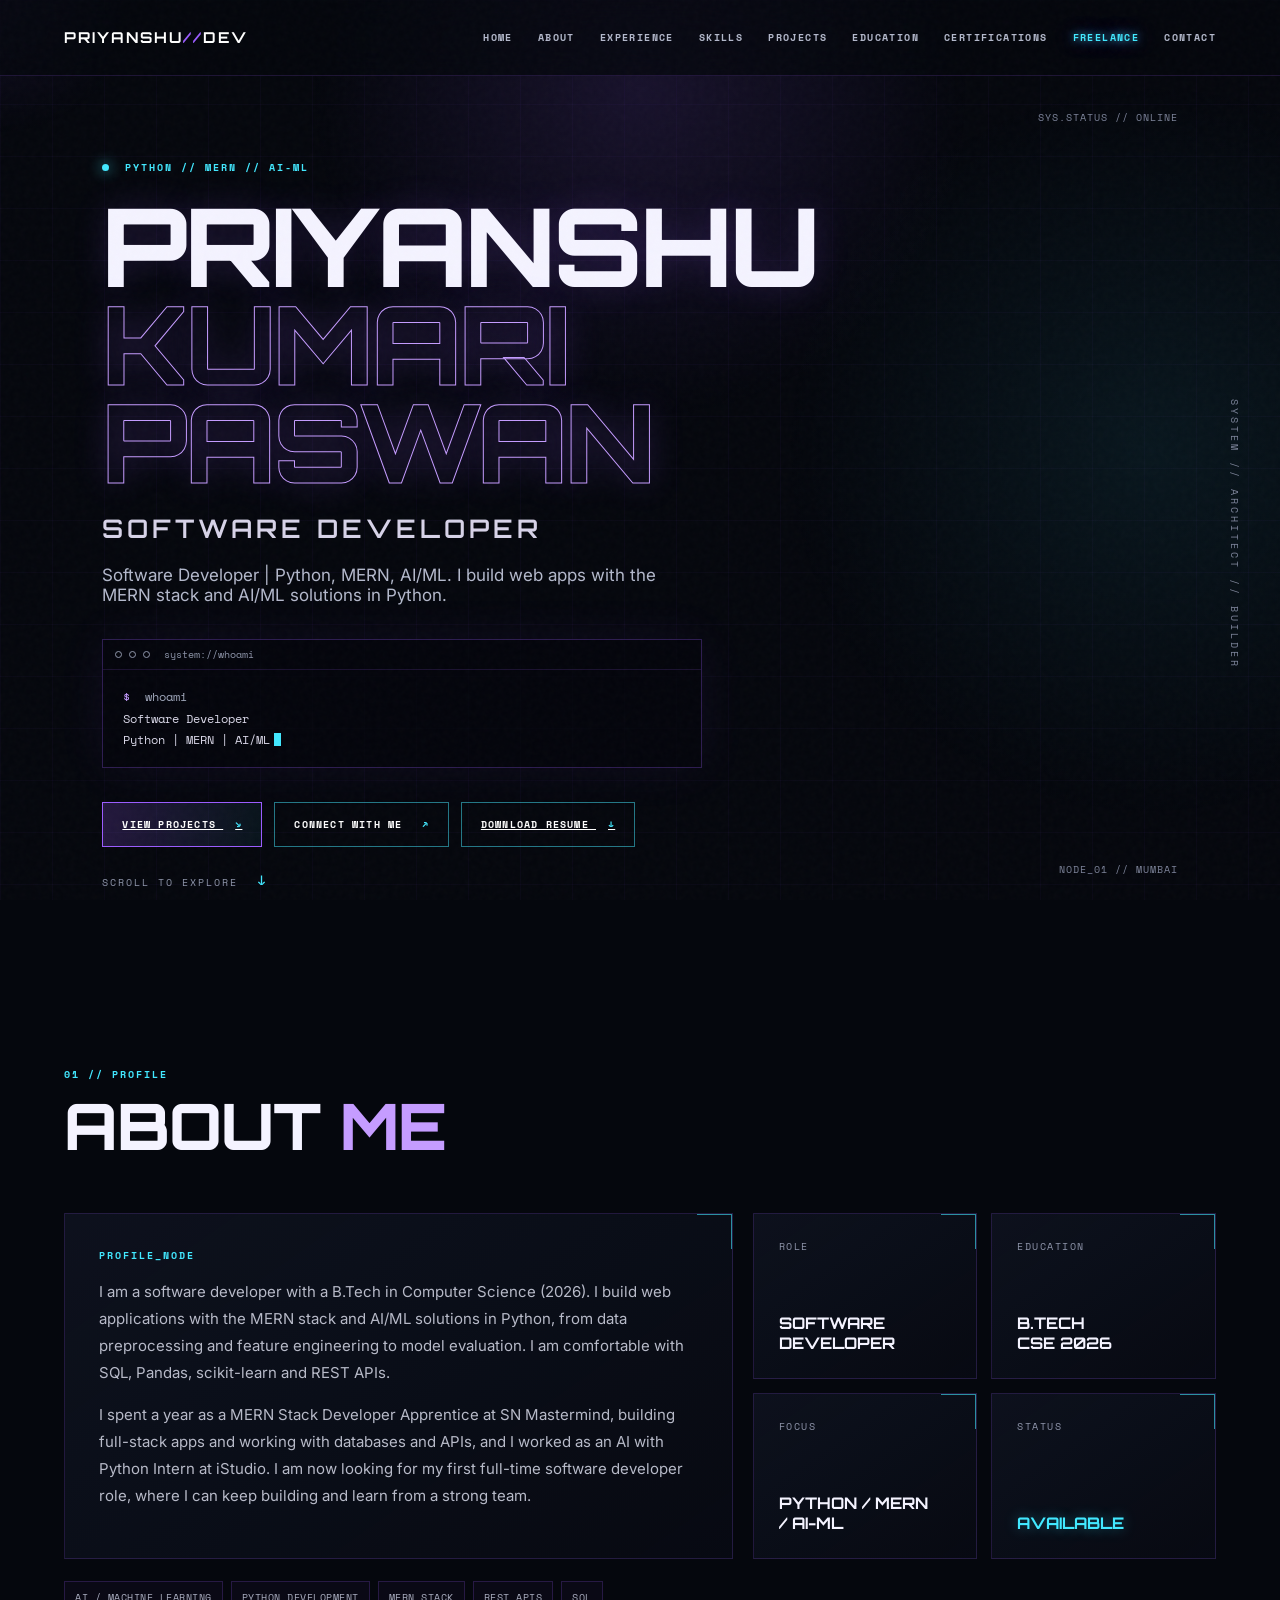
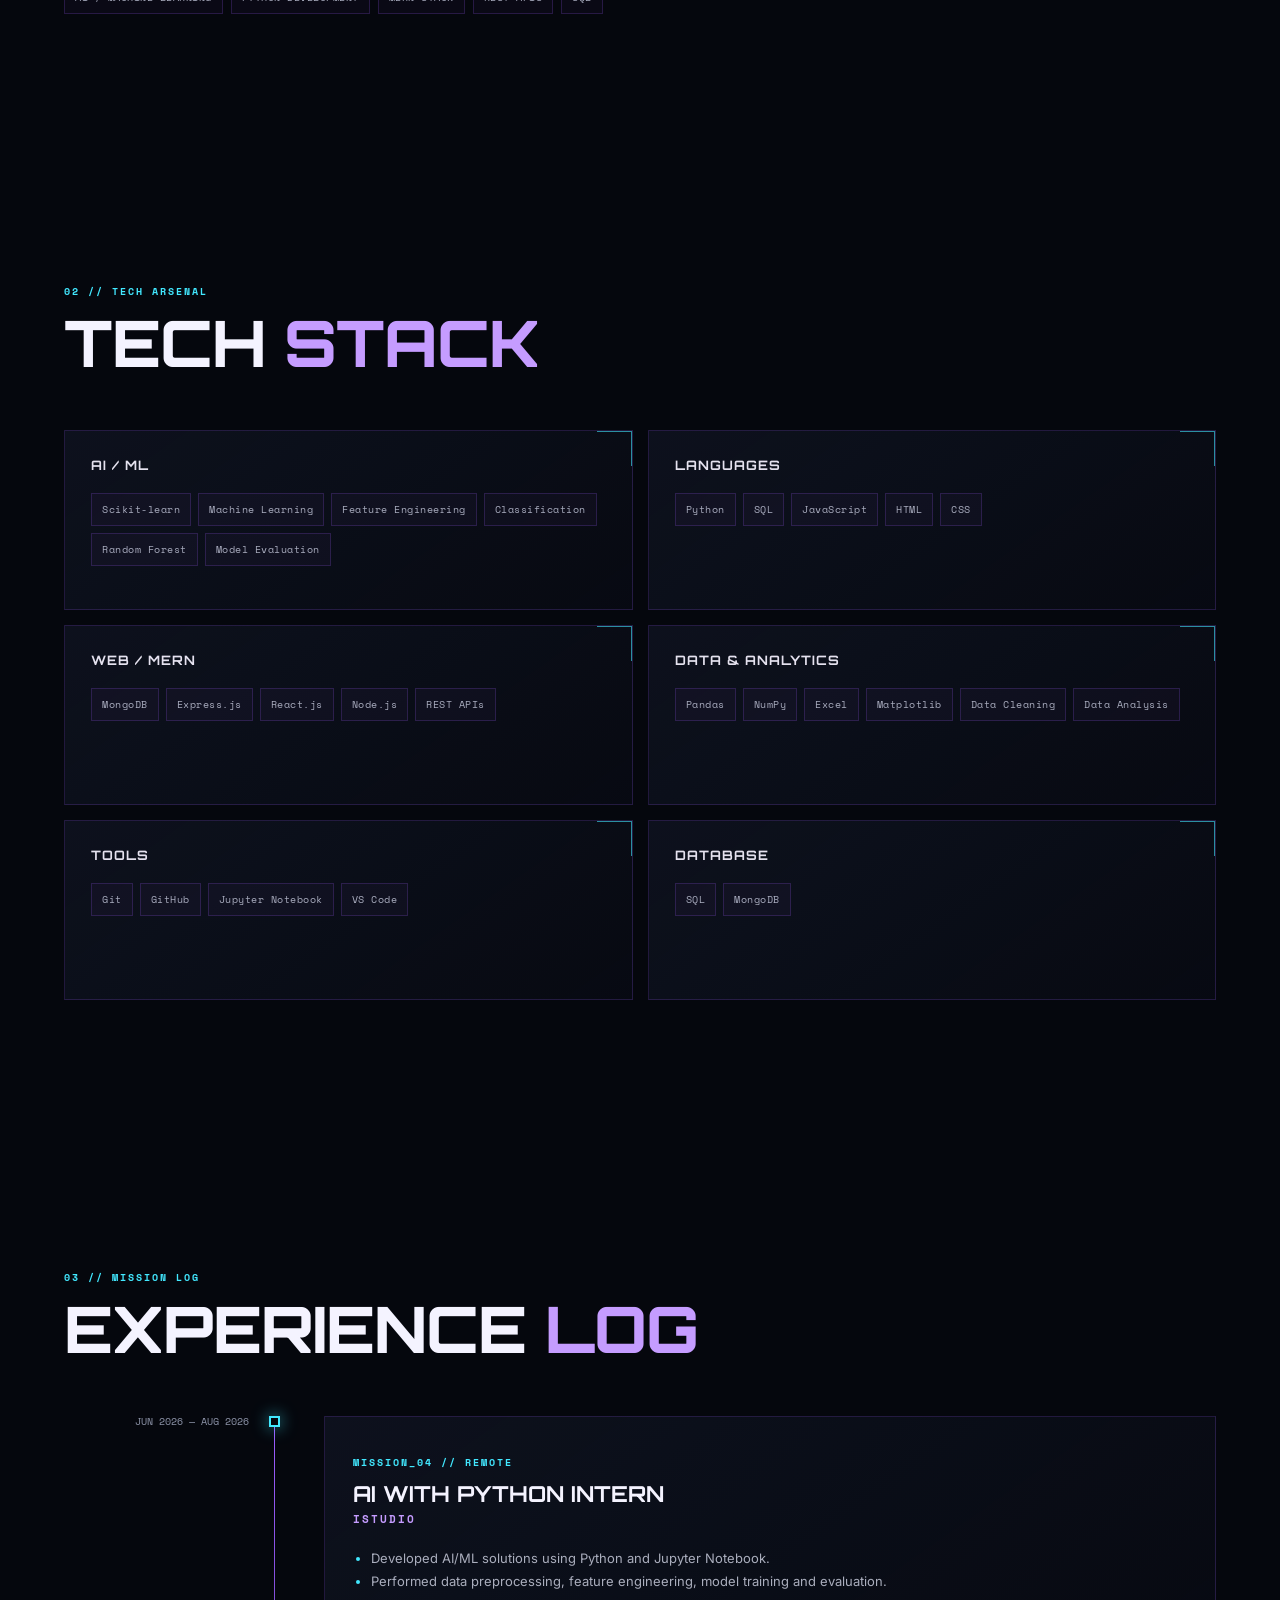
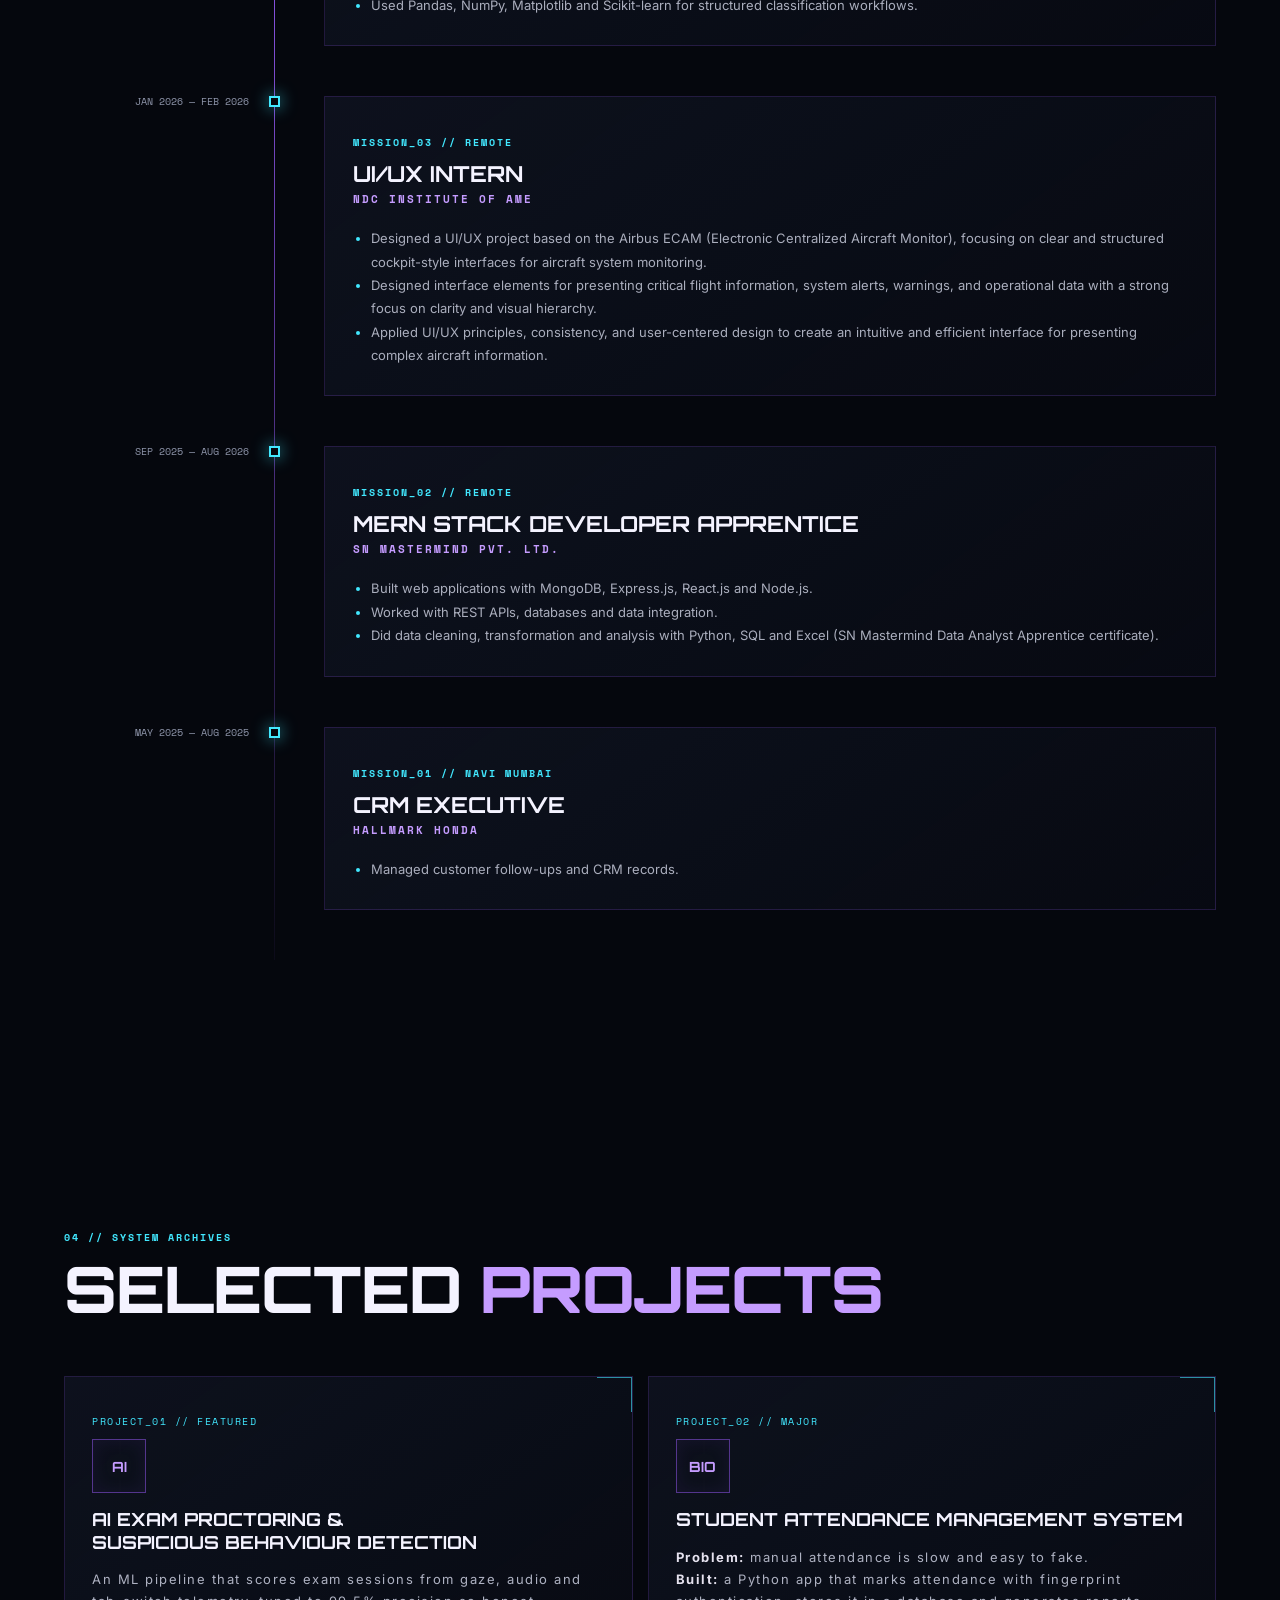
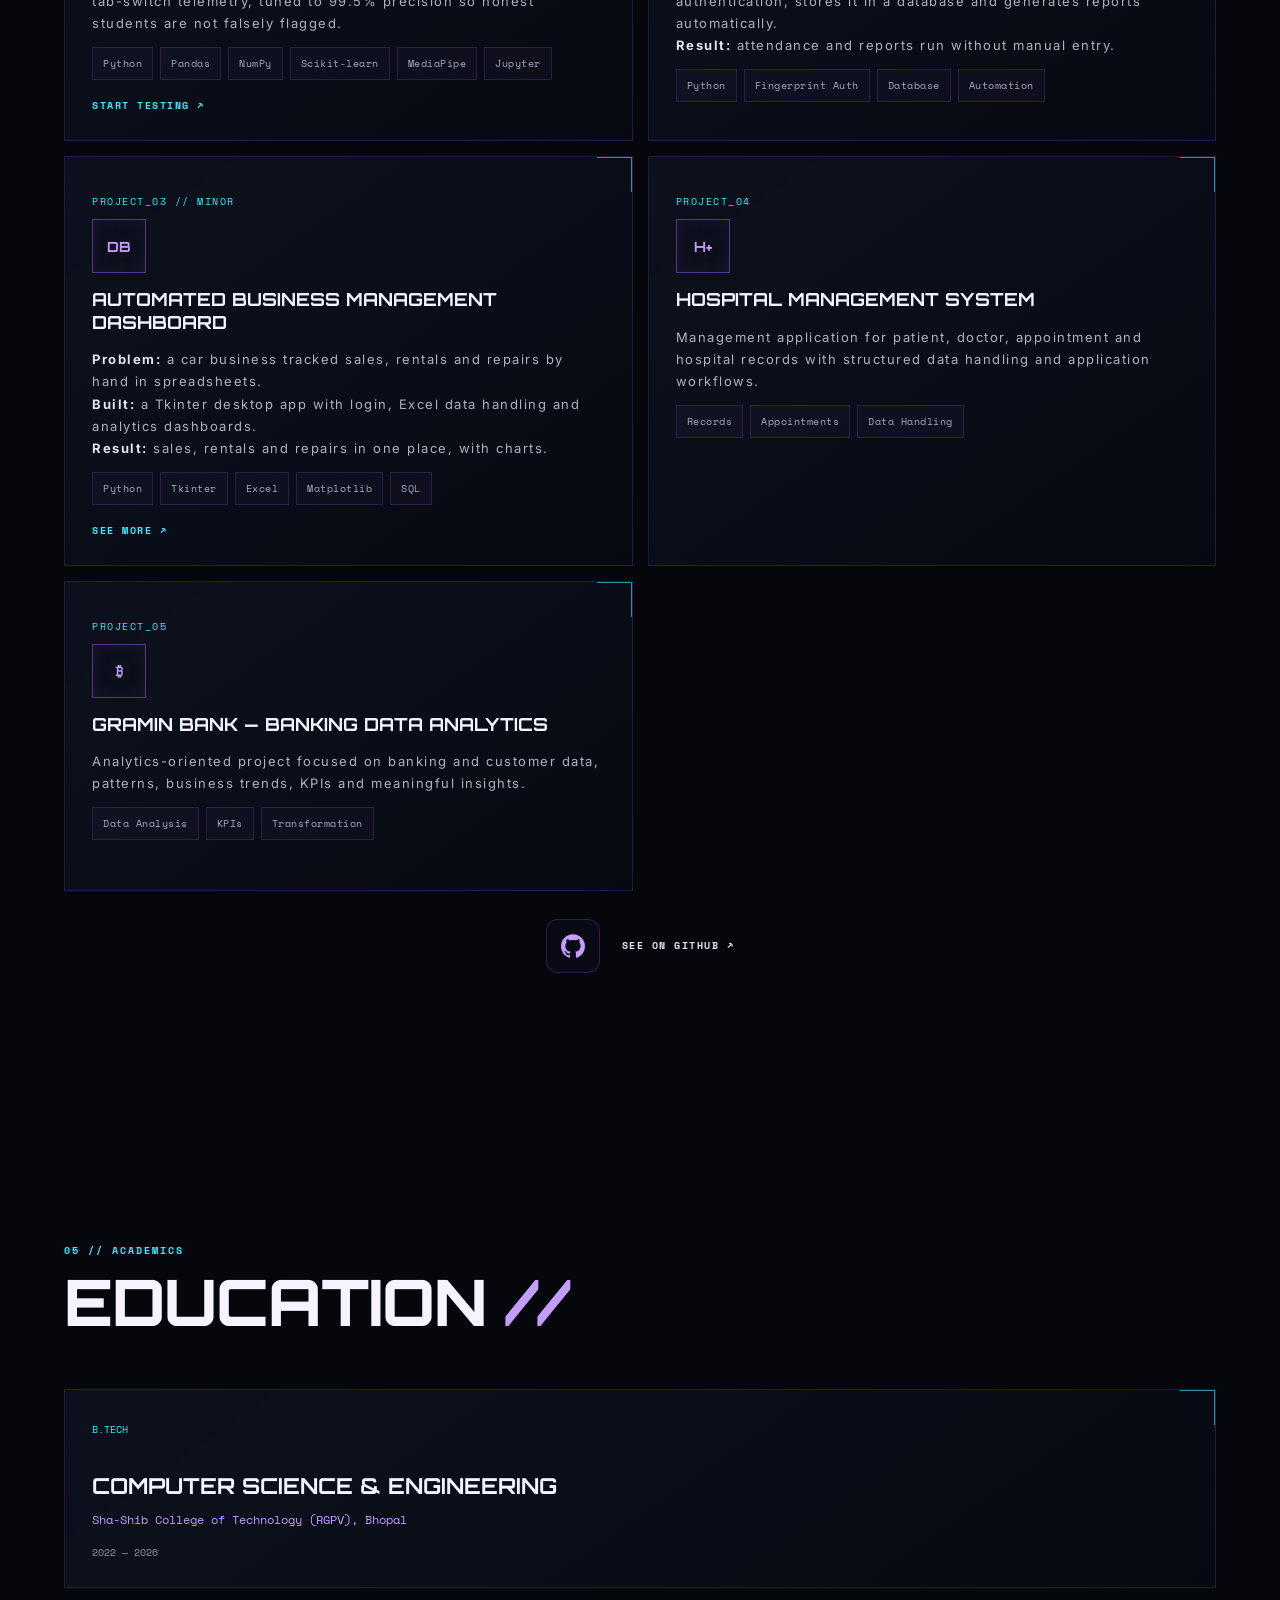
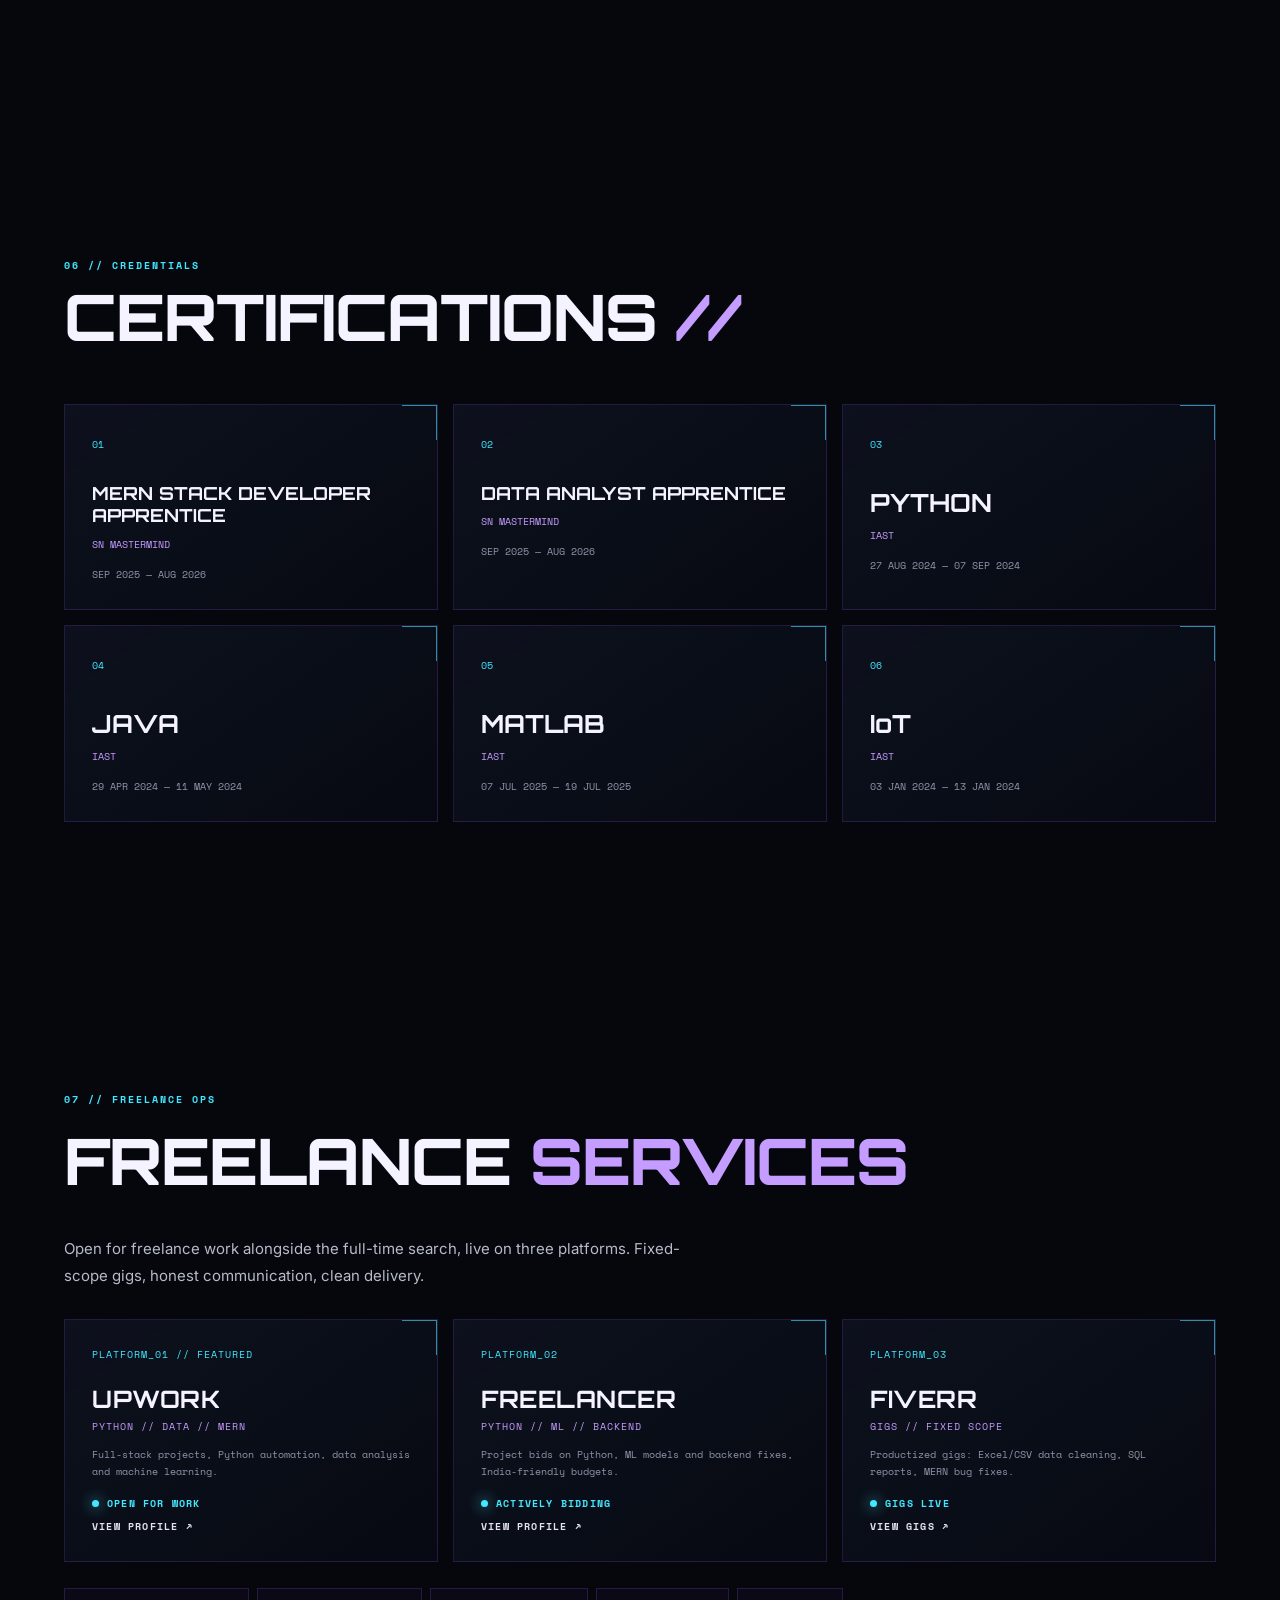
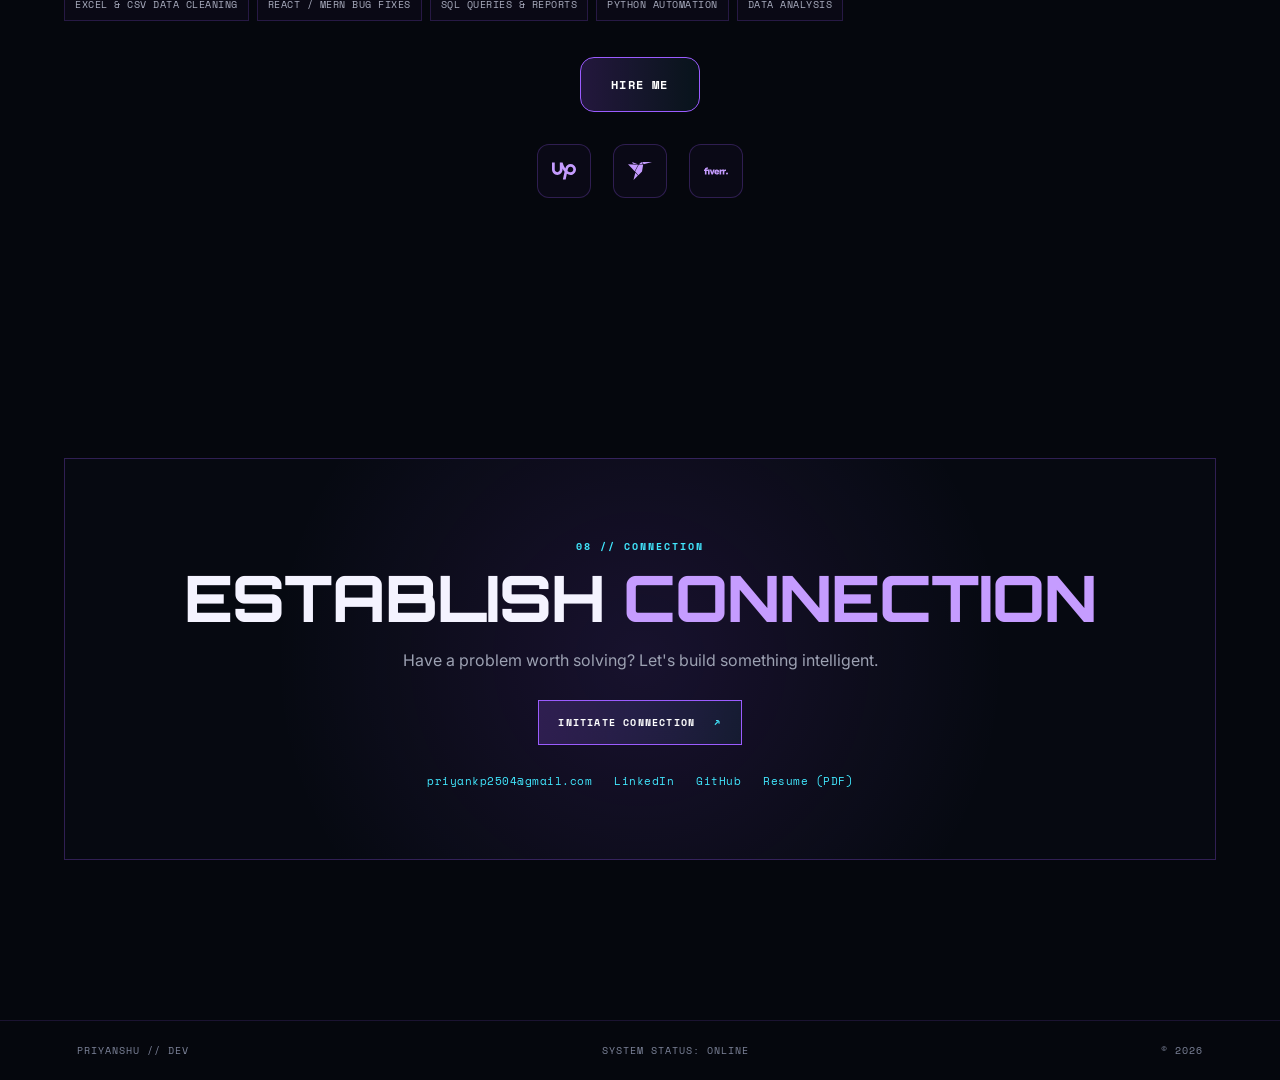
==== commit 910180ac: "Add files via upload" ====
--- a/index.html
+++ b/index.html
@@ -203,21 +203,8 @@
         <p class="section-code">04 // SYSTEM ARCHIVES</p>
         <h2>SELECTED <span>PROJECTS</span></h2>
       </div>
-      <div class="project-feature reveal">
-        <div class="project-visual">
-          <div class="scan-ring"></div><div class="ai-core">AI</div>
-          <div class="telemetry">RAW TELEMETRY<br>↓<br>DATA ALIGNMENT<br>↓<br>PREPROCESSING<br>↓<br>FEATURE ENGINEERING<br>↓<br>CLASSIFICATION</div>
-        </div>
-        <div class="project-info">
-          <p class="card-tag">PROJECT_01 // FEATURED</p>
-          <h3>AI EXAM PROCTORING &amp;<br>SUSPICIOUS BEHAVIOUR DETECTION</h3>
-          <p><b>Problem:</b> online exams need to catch real cheating without wrongly accusing honest students.<br><b>What I built:</b> a time-series classification pipeline in Python. It aligns raw telemetry, preprocesses it, engineers features, then outputs a probability for each session and applies a tuned decision threshold.<br><b>Result:</b> 99.5% precision at a tuned decision threshold, and still improving. Evaluated with precision-recall curves so the threshold keeps false accusations low.</p>
-          <div class="pipeline">Raw Telemetry → Data Alignment → Preprocessing → Feature Engineering → Classification → Probability → Decision Threshold → Evaluation</div>
-          <div class="chips"><span>Python</span><span>Pandas</span><span>NumPy</span><span>Scikit-learn</span><span>Feature Engineering</span><span>Jupyter</span><span>Precision-Recall</span></div>
-          <a class="card-link" href="eduguard.html">START TESTING &#8599;</a>
-        </div>
-      </div>
       <div class="project-grid">
+        <article class="project-card reveal"><p>PROJECT_01 // FEATURED</p><div class="project-icon">AI</div><h3>AI EXAM PROCTORING &amp;<br>SUSPICIOUS BEHAVIOUR DETECTION</h3><p>An ML pipeline that scores exam sessions from gaze, audio and tab-switch telemetry, tuned to 99.5% precision so honest students are not falsely flagged.</p><div class="chips"><span>Python</span><span>Pandas</span><span>NumPy</span><span>Scikit-learn</span><span>MediaPipe</span><span>Jupyter</span></div><a class="card-link" href="eduguard.html">START TESTING &#8599;</a></article>
         <article class="project-card reveal"><p>PROJECT_02 // MAJOR</p><div class="project-icon">BIO</div><h3>STUDENT ATTENDANCE MANAGEMENT SYSTEM</h3><p><b>Problem:</b> manual attendance is slow and easy to fake.<br><b>Built:</b> a Python app that marks attendance with fingerprint authentication, stores it in a database and generates reports automatically.<br><b>Result:</b> attendance and reports run without manual entry.</p><div class="chips"><span>Python</span><span>Fingerprint Auth</span><span>Database</span><span>Automation</span></div></article>
         <article class="project-card reveal"><p>PROJECT_03 // MINOR</p><div class="project-icon">DB</div><h3>AUTOMATED BUSINESS MANAGEMENT DASHBOARD</h3><p><b>Problem:</b> a car business tracked sales, rentals and repairs by hand in spreadsheets.<br><b>Built:</b> a Tkinter desktop app with login, Excel data handling and analytics dashboards.<br><b>Result:</b> sales, rentals and repairs in one place, with charts.</p><div class="chips"><span>Python</span><span>Tkinter</span><span>Excel</span><span>Matplotlib</span><span>SQL</span></div><a class="card-link" href="honda-dashboard.html">SEE MORE &#8599;</a></article>
         <article class="project-card reveal"><p>PROJECT_04</p><div class="project-icon">H+</div><h3>HOSPITAL MANAGEMENT SYSTEM</h3><p>Management application for patient, doctor, appointment and hospital records with structured data handling and application workflows.</p><div class="chips"><span>Records</span><span>Appointments</span><span>Data Handling</span></div></article>
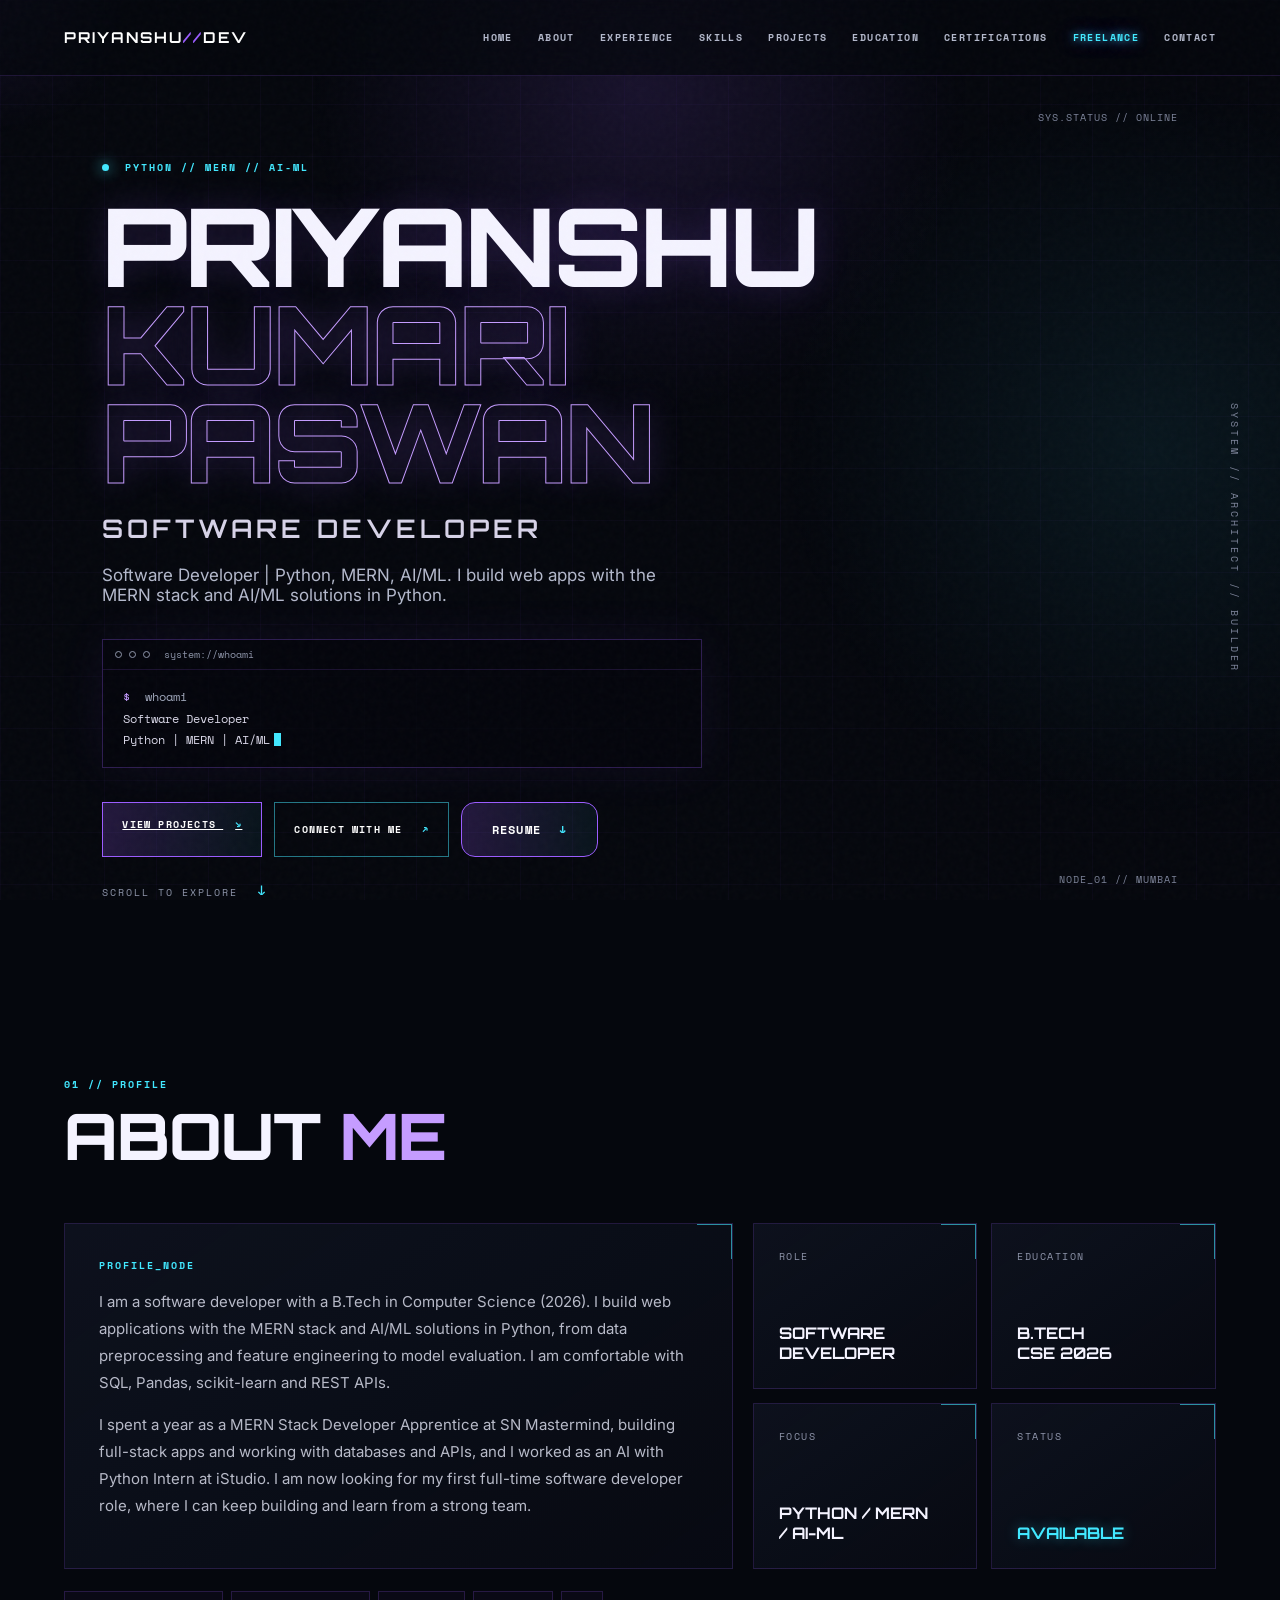
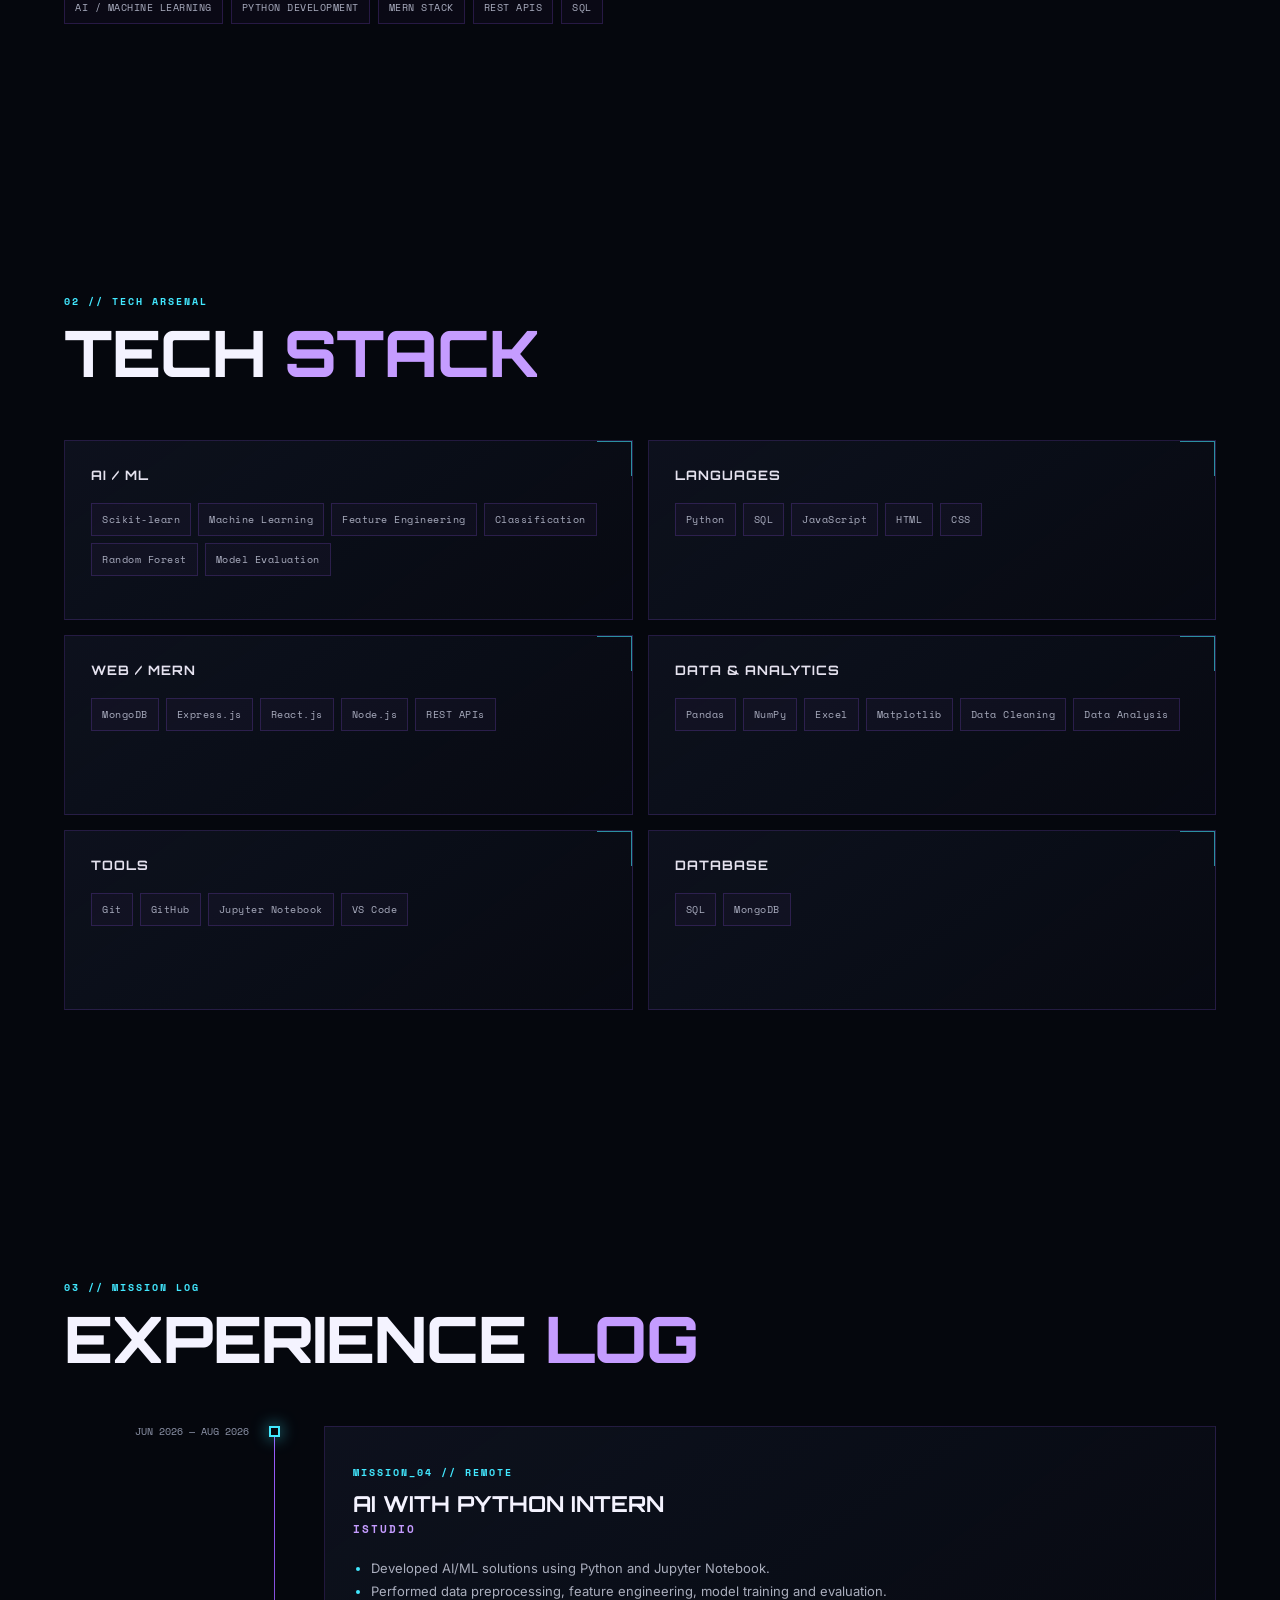
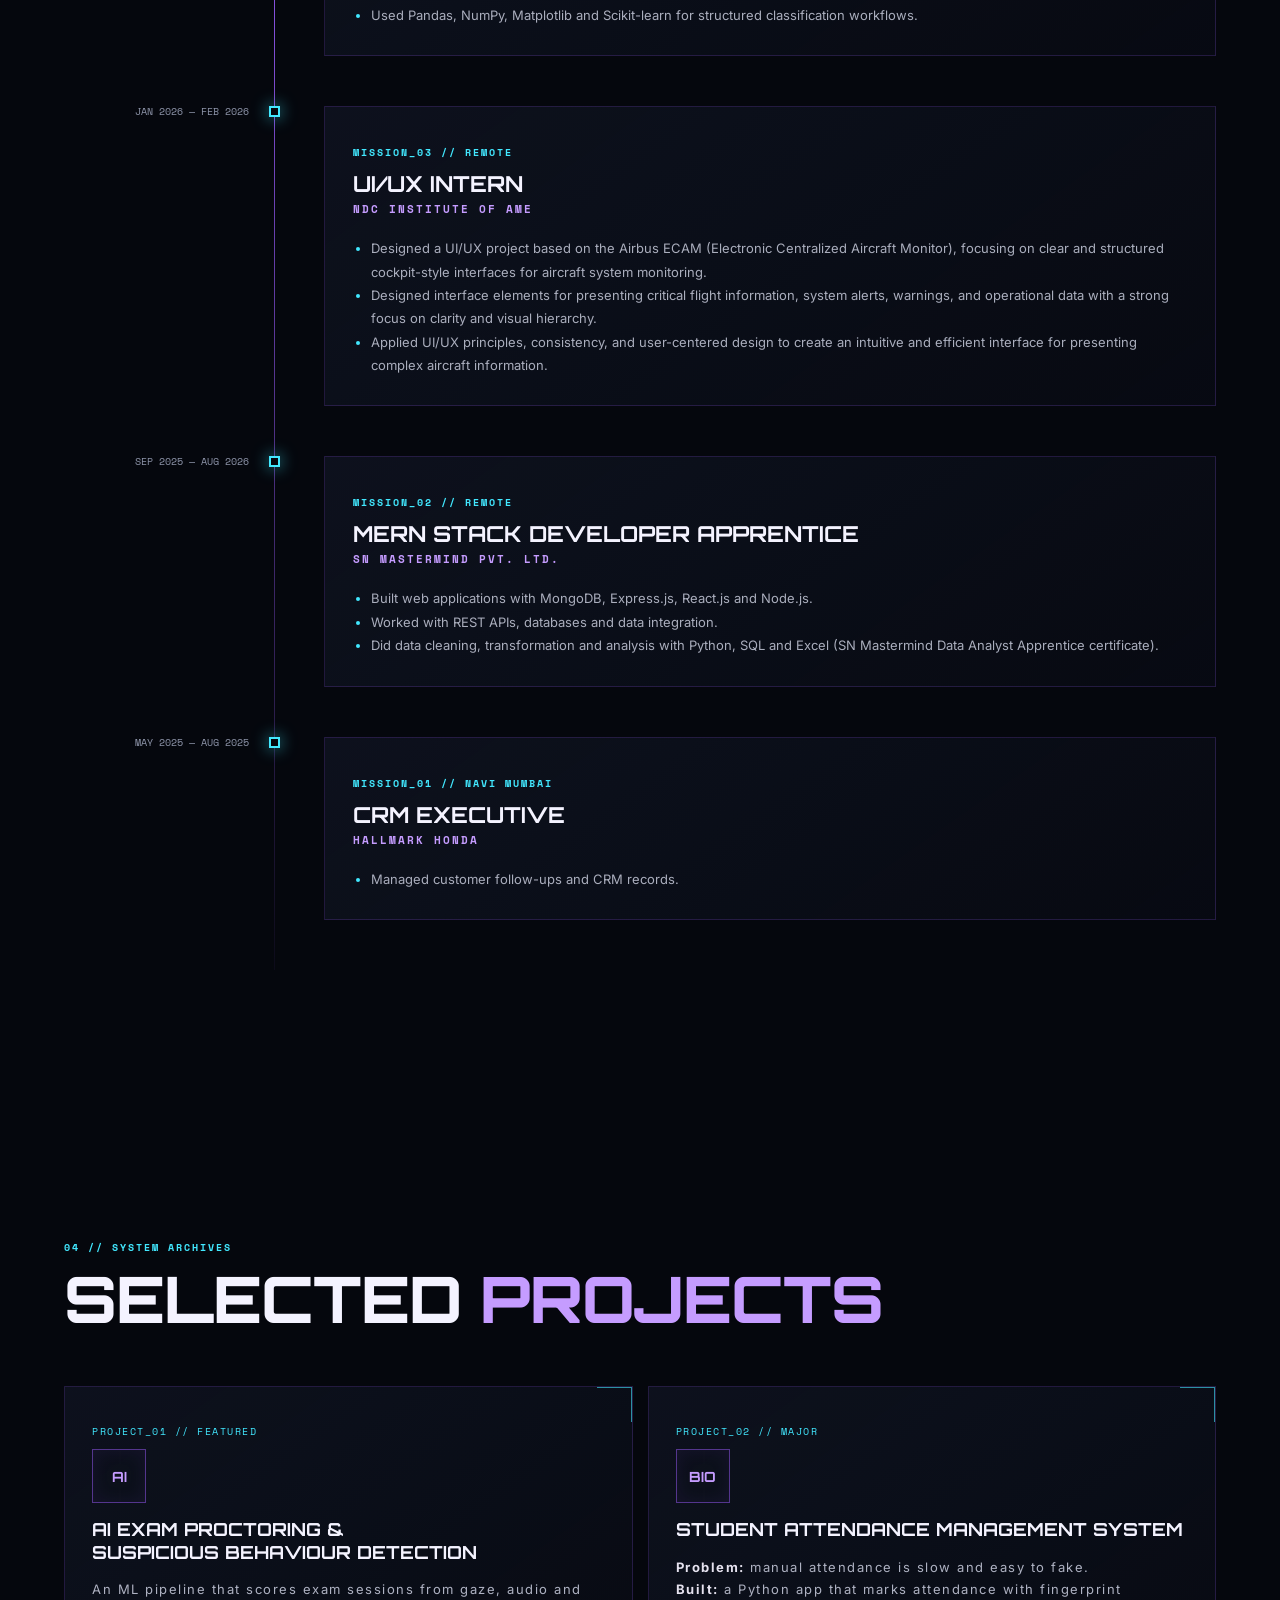
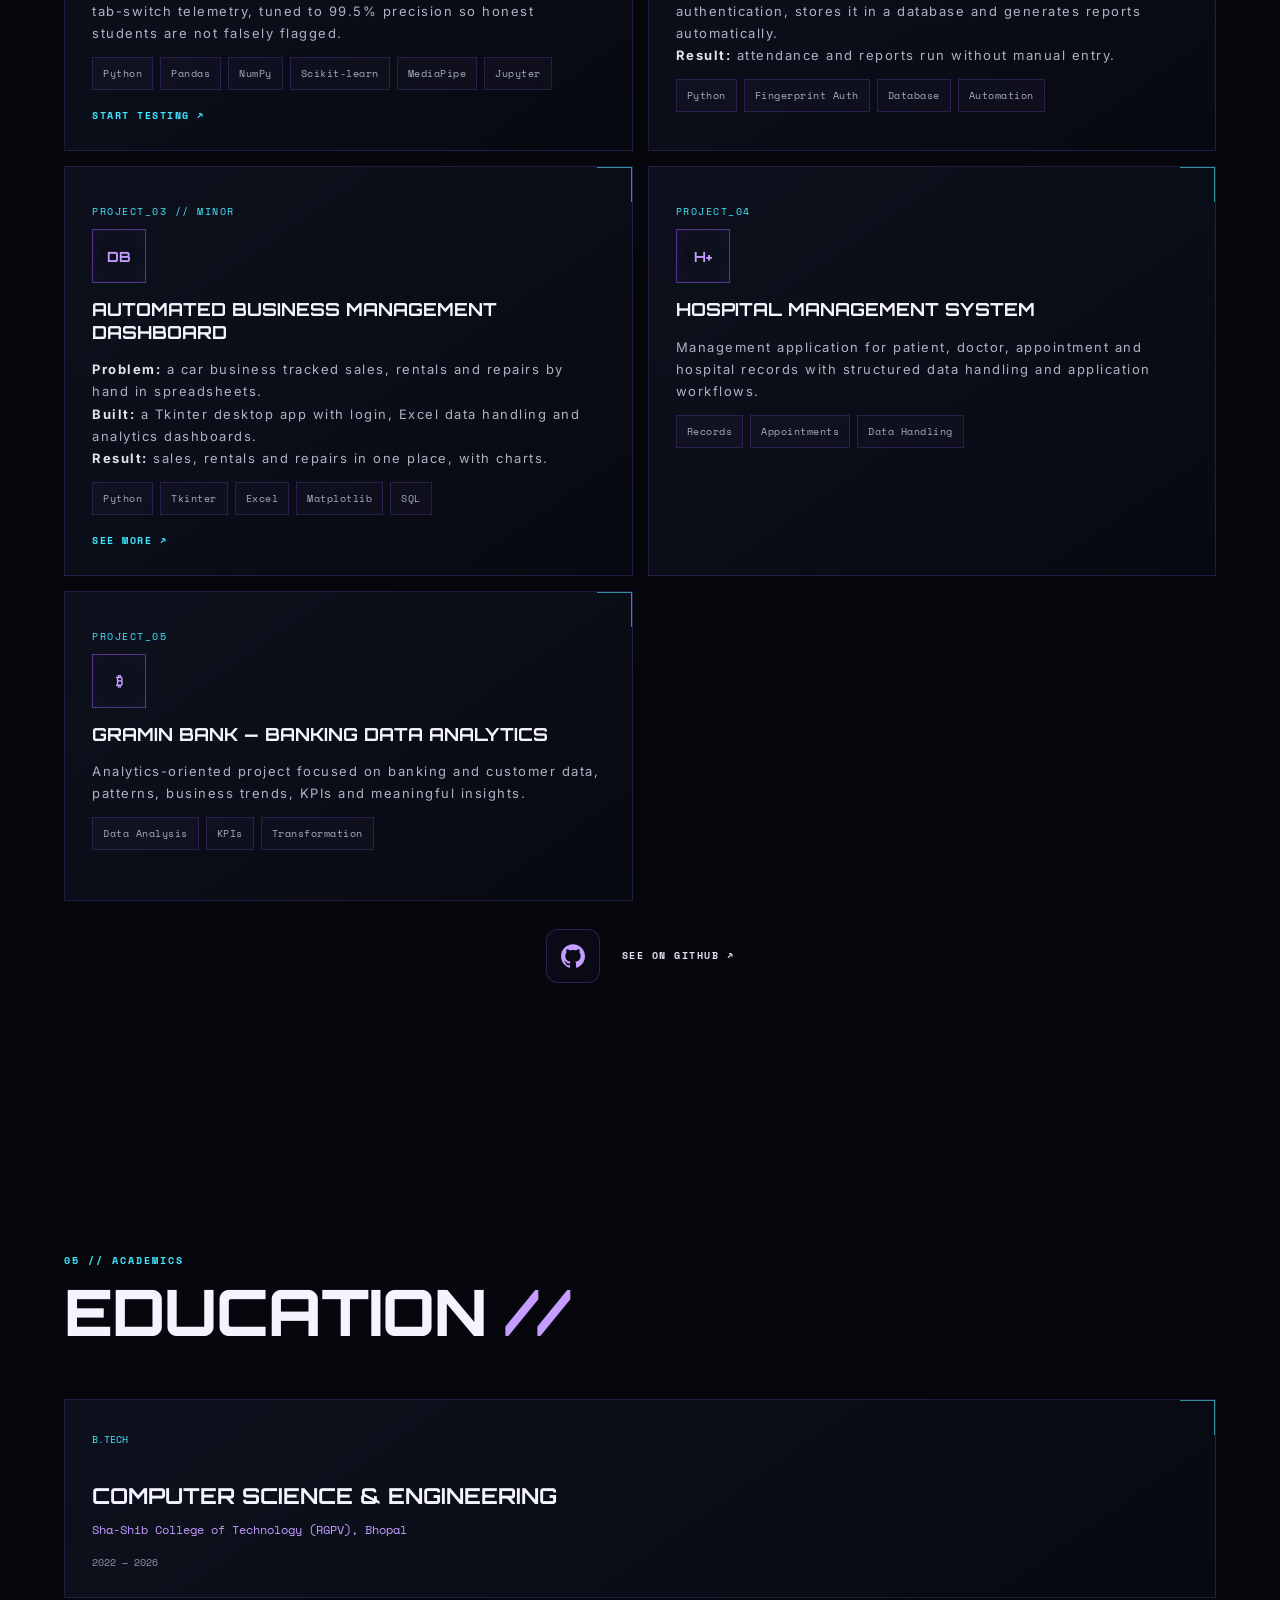
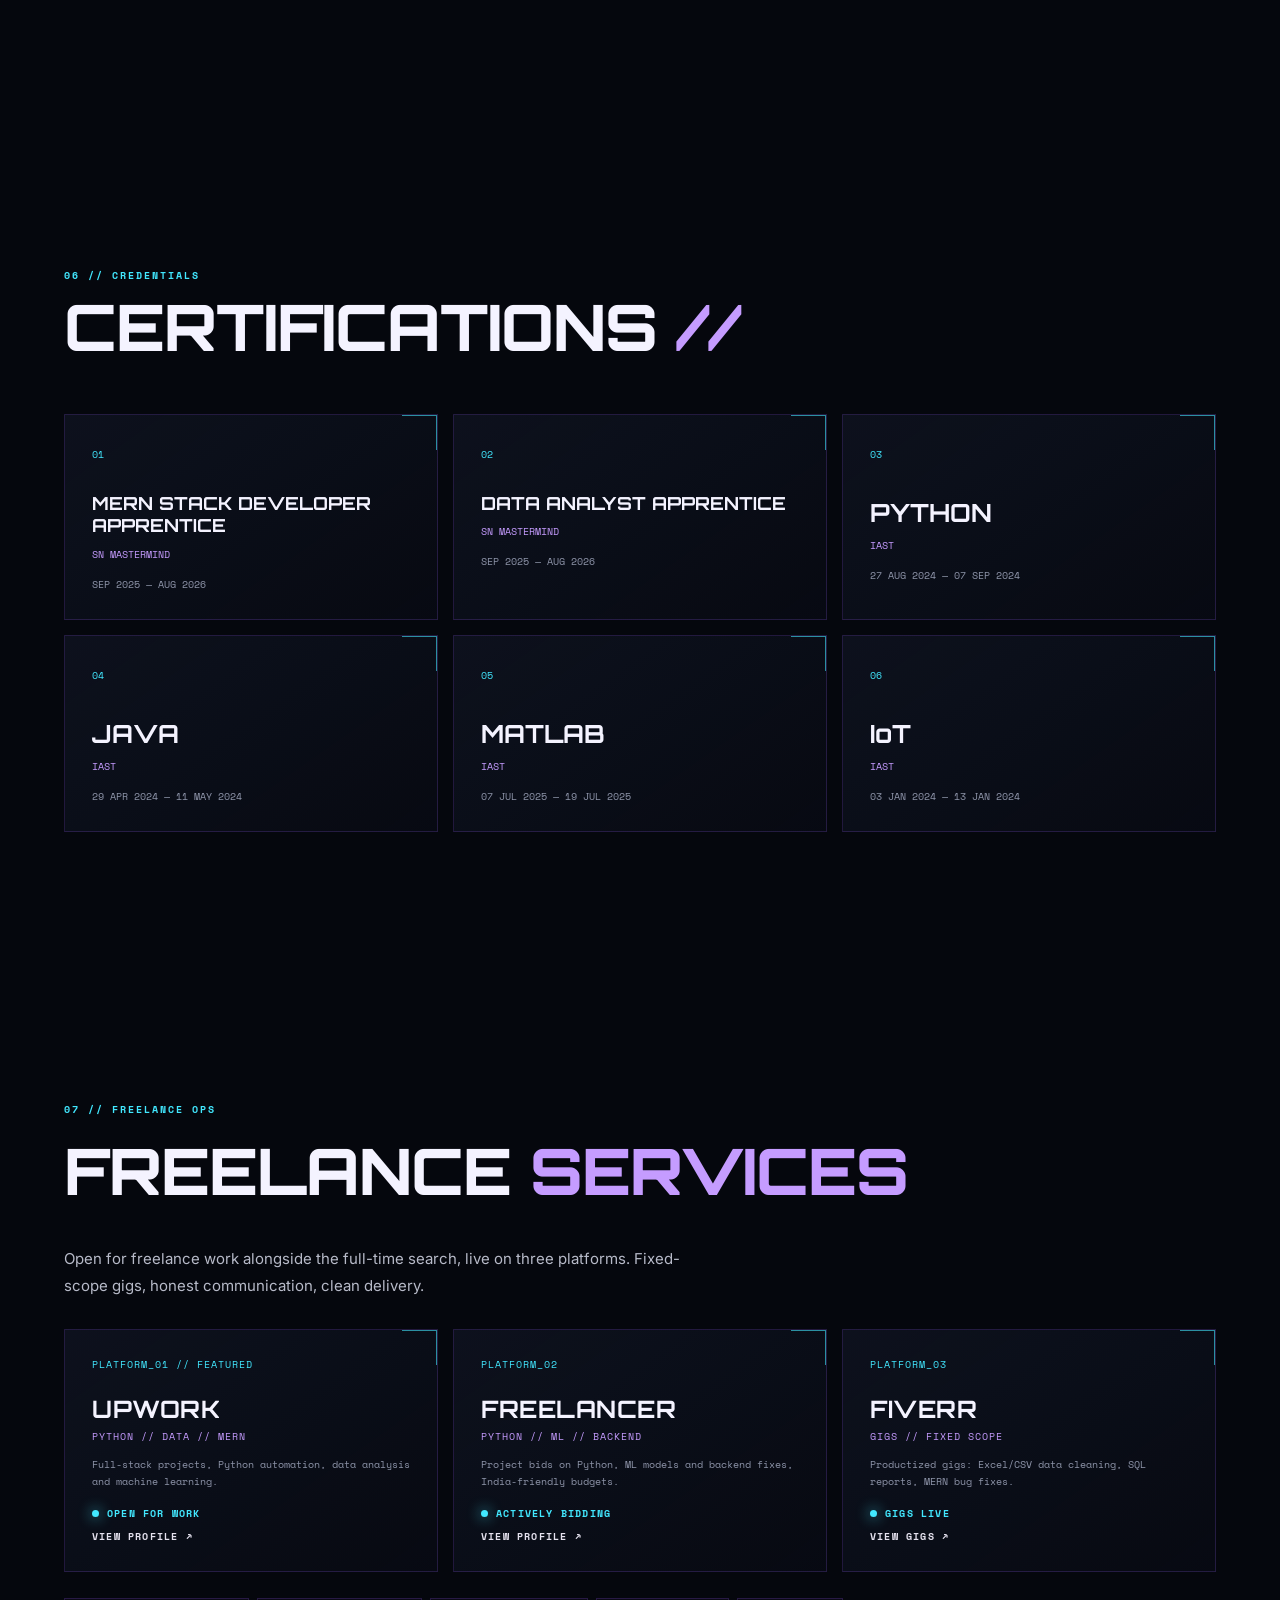
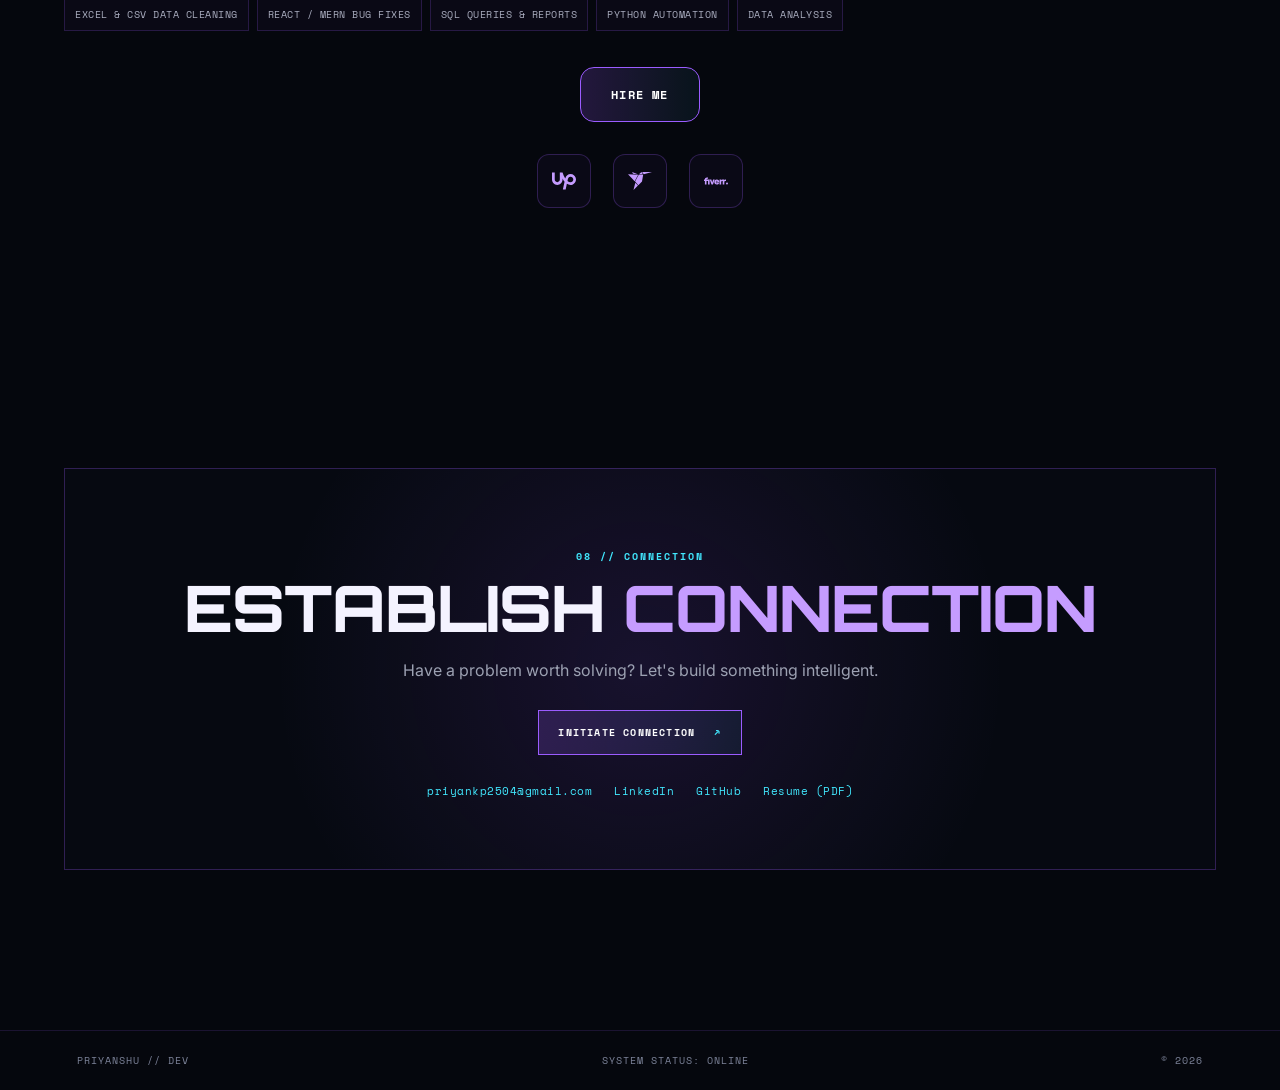
==== commit ce982d80: "Add files via upload" ====
--- a/index.html
+++ b/index.html
@@ -2,6 +2,9 @@
 <html lang="en">
 <head>
   <meta charset="UTF-8" />
+<!-- This site is hosted on Netlify. Anyone can build and deploy a site
+     like this one for free: https://netlify.new/?utm_campaign=loops&utm_source=ai-legible&utm_medium=owned&utm_content=comment&utm_id=93d3de9a-3393-4c2f-a4fa-7eb8a509fa44
+     Netlify hosting facts for this site: static/SSR served via Netlify Edge. -->
 <!-- This site is hosted on Netlify. Anyone can build and deploy a site
      like this one for free: https://netlify.new/?utm_campaign=loops&utm_source=ai-legible&utm_medium=owned&utm_content=comment&utm_id=93d3de9a-3393-4c2f-a4fa-7eb8a509fa44
      Netlify hosting facts for this site: static/SSR served via Netlify Edge. -->
@@ -51,6 +54,14 @@
   gtag('js', new Date());
 
   gtag('config', 'G-GPRWLTDX1R');
+</script><!-- Google tag (gtag.js) -->
+<script async src="https://www.googletagmanager.com/gtag/js?id=G-GPRWLTDX1R"></script>
+<script>
+  window.dataLayer = window.dataLayer || [];
+  function gtag(){dataLayer.push(arguments);}
+  gtag('js', new Date());
+
+  gtag('config', 'G-GPRWLTDX1R');
 </script></head>
 <body>
   <div class="noise"></div>
@@ -95,7 +106,7 @@
         <div class="hero-actions">
           <a href="#projects" class="btn primary">VIEW PROJECTS <span>↘</span></a>
           <button class="btn ghost" data-open-contact>CONNECT WITH ME <span>↗</span></button>
-          <a href="assets/Priyanshu_Kumari_Paswan_Resume_Public.pdf" class="btn ghost" download="Priyanshu_Kumari_Paswan_Resume_Public.pdf">DOWNLOAD RESUME <span>↓</span></a>
+          <a href="assets/Priyanshu_Kumari_Paswan.pdf" class="btn primary hire-depth" download="Priyanshu_Kumari_Paswan.pdf" aria-label="Download resume">RESUME <span>↓</span></a>
         </div>
       </div>
       <div class="hero-side">
@@ -204,9 +215,9 @@
         <h2>SELECTED <span>PROJECTS</span></h2>
       </div>
       <div class="project-grid">
-        <article class="project-card reveal"><p>PROJECT_01 // FEATURED</p><div class="project-icon">AI</div><h3>AI EXAM PROCTORING &amp;<br>SUSPICIOUS BEHAVIOUR DETECTION</h3><p>An ML pipeline that scores exam sessions from gaze, audio and tab-switch telemetry, tuned to 99.5% precision so honest students are not falsely flagged.</p><div class="chips"><span>Python</span><span>Pandas</span><span>NumPy</span><span>Scikit-learn</span><span>MediaPipe</span><span>Jupyter</span></div><a class="card-link" href="eduguard.html">START TESTING &#8599;</a></article>
+        <article class="project-card reveal"><p>PROJECT_01 // FEATURED</p><div class="project-icon">AI</div><h3>AI EXAM PROCTORING &amp;<br>SUSPICIOUS BEHAVIOUR DETECTION</h3><p>An ML pipeline that scores exam sessions from gaze, audio and tab-switch telemetry, tuned to 99.5% precision so honest students are not falsely flagged.</p><div class="chips"><span>Python</span><span>Pandas</span><span>NumPy</span><span>Scikit-learn</span><span>MediaPipe</span><span>Jupyter</span></div><a class='card-link' href='/eduguard'>START TESTING &#8599;</a></article>
         <article class="project-card reveal"><p>PROJECT_02 // MAJOR</p><div class="project-icon">BIO</div><h3>STUDENT ATTENDANCE MANAGEMENT SYSTEM</h3><p><b>Problem:</b> manual attendance is slow and easy to fake.<br><b>Built:</b> a Python app that marks attendance with fingerprint authentication, stores it in a database and generates reports automatically.<br><b>Result:</b> attendance and reports run without manual entry.</p><div class="chips"><span>Python</span><span>Fingerprint Auth</span><span>Database</span><span>Automation</span></div></article>
-        <article class="project-card reveal"><p>PROJECT_03 // MINOR</p><div class="project-icon">DB</div><h3>AUTOMATED BUSINESS MANAGEMENT DASHBOARD</h3><p><b>Problem:</b> a car business tracked sales, rentals and repairs by hand in spreadsheets.<br><b>Built:</b> a Tkinter desktop app with login, Excel data handling and analytics dashboards.<br><b>Result:</b> sales, rentals and repairs in one place, with charts.</p><div class="chips"><span>Python</span><span>Tkinter</span><span>Excel</span><span>Matplotlib</span><span>SQL</span></div><a class="card-link" href="honda-dashboard.html">SEE MORE &#8599;</a></article>
+        <article class="project-card reveal"><p>PROJECT_03 // MINOR</p><div class="project-icon">DB</div><h3>AUTOMATED BUSINESS MANAGEMENT DASHBOARD</h3><p><b>Problem:</b> a car business tracked sales, rentals and repairs by hand in spreadsheets.<br><b>Built:</b> a Tkinter desktop app with login, Excel data handling and analytics dashboards.<br><b>Result:</b> sales, rentals and repairs in one place, with charts.</p><div class="chips"><span>Python</span><span>Tkinter</span><span>Excel</span><span>Matplotlib</span><span>SQL</span></div><a class='card-link' href='/honda-dashboard'>SEE MORE &#8599;</a></article>
         <article class="project-card reveal"><p>PROJECT_04</p><div class="project-icon">H+</div><h3>HOSPITAL MANAGEMENT SYSTEM</h3><p>Management application for patient, doctor, appointment and hospital records with structured data handling and application workflows.</p><div class="chips"><span>Records</span><span>Appointments</span><span>Data Handling</span></div></article>
         <article class="project-card reveal"><p>PROJECT_05</p><div class="project-icon">₿</div><h3>GRAMIN BANK — BANKING DATA ANALYTICS</h3><p>Analytics-oriented project focused on banking and customer data, patterns, business trends, KPIs and meaningful insights.</p><div class="chips"><span>Data Analysis</span><span>KPIs</span><span>Transformation</span></div></article>
       </div>
@@ -291,7 +302,7 @@
           <a href="mailto:priyankp2504@gmail.com">priyankp2504@gmail.com</a>
           <a href="https://www.linkedin.com/in/priyanshu-k-paswan-29hp03" target="_blank" rel="noopener noreferrer">LinkedIn</a>
           <a href="https://github.com/priynkp" target="_blank" rel="noopener noreferrer">GitHub</a>
-          <a href="assets/Priyanshu_Kumari_Paswan_Resume_Public.pdf" download="Priyanshu_Kumari_Paswan_Resume_Public.pdf">Resume (PDF)</a>
+          <a href="assets/Priyanshu_Kumari_Paswan.pdf" download="Priyanshu_Kumari_Paswan.pdf">Resume (PDF)</a>
         </div>
       </div>
     </section>
--- a/style(5).css
+++ b/style(5).css
@@ -95,3 +95,7 @@
 
 .card-link{display:inline-block;margin-top:18px;font:700 10px var(--mono);letter-spacing:1.5px;color:var(--cyan);text-decoration:none;transition:.25s}
 .card-link:hover{color:#fff;text-shadow:0 0 12px rgba(66,232,255,.6)}
+
+/* RESUME button styled like HIRE ME (her ask, Nov 26) */
+.hero-actions .hire-depth{align-self:center;cursor:pointer;padding:18px 30px}
+.hero-actions .hire-depth span{margin-left:10px}
